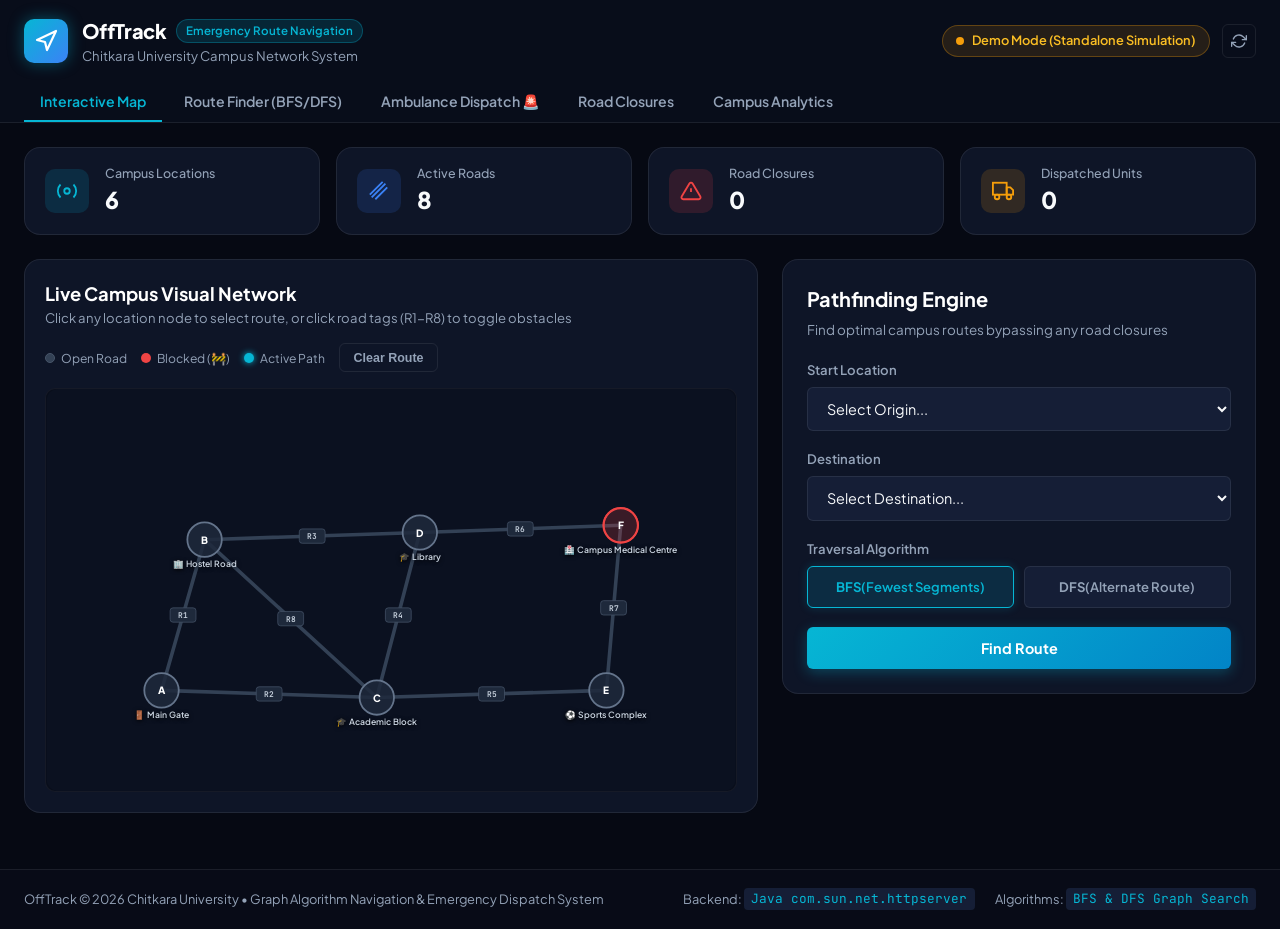
==== web/index.html @ cd099dbc "Add modern web frontend dashboard and embedded Java HTTP API server" ====
<!DOCTYPE html>
<html lang="en">
<head>
  <meta charset="utf-8">
  <meta name="viewport" content="width=device-width, initial-scale=1.0">
  <title>OffTrack | Campus Emergency Route Navigation</title>
  <link rel="preconnect" href="https://fonts.googleapis.com">
  <link rel="preconnect" href="https://fonts.gstatic.com" crossorigin>
  <link href="https://fonts.googleapis.com/css2?family=Plus+Jakarta+Sans:wght@400;500;600;700;800&family=JetBrains+Mono:wght@400;600&display=swap" rel="stylesheet">
  <link rel="stylesheet" href="styles.css">
</head>
<body>
  <!-- Header Landmark -->
  <header class="app-header">
    <div class="header-container">
      <div class="brand">
        <div class="brand-icon">
          <svg viewBox="0 0 24 24" fill="none" stroke="currentColor" stroke-width="2.2" stroke-linecap="round" stroke-linejoin="round" aria-hidden="true">
            <polygon points="3 11 22 2 13 21 11 13 3 11"></polygon>
          </svg>
        </div>
        <div>
          <h1 class="brand-title">OffTrack <span class="brand-badge">Emergency Route Navigation</span></h1>
          <p class="brand-subtitle">Chitkara University Campus Network System</p>
        </div>
      </div>

      <!-- Live Connection Pill -->
      <div class="header-status">
        <div id="backend-status-badge" class="status-pill status-checking" role="status" aria-live="polite">
          <span class="status-dot"></span>
          <span id="backend-status-text">Checking backend...</span>
        </div>
        <button type="button" id="refresh-data-btn" class="btn-icon" title="Refresh live data" aria-label="Refresh data">
          <svg viewBox="0 0 24 24" fill="none" stroke="currentColor" stroke-width="2" stroke-linecap="round" stroke-linejoin="round" aria-hidden="true">
            <polyline points="23 4 23 10 17 10"></polyline>
            <polyline points="1 20 1 14 7 14"></polyline>
            <path d="M3.51 9a9 9 0 0 1 14.85-3.36L23 10M1 14l4.64 4.36A9 9 0 0 0 20.49 15"></path>
          </svg>
        </button>
      </div>
    </div>

    <!-- Navigation Bar -->
    <nav class="nav-bar" aria-label="Main Navigation">
      <ul class="nav-list" role="tablist">
        <li role="presentation"><button type="button" role="tab" aria-selected="true" aria-controls="panel-map" id="tab-map" class="nav-btn active">Interactive Map</button></li>
        <li role="presentation"><button type="button" role="tab" aria-selected="false" aria-controls="panel-route" id="tab-route" class="nav-btn">Route Finder (BFS/DFS)</button></li>
        <li role="presentation"><button type="button" role="tab" aria-selected="false" aria-controls="panel-dispatch" id="tab-dispatch" class="nav-btn">Ambulance Dispatch 🚨</button></li>
        <li role="presentation"><button type="button" role="tab" aria-selected="false" aria-controls="panel-roads" id="tab-roads" class="nav-btn">Road Closures</button></li>
        <li role="presentation"><button type="button" role="tab" aria-selected="false" aria-controls="panel-analytics" id="tab-analytics" class="nav-btn">Campus Analytics</button></li>
      </ul>
    </nav>
  </header>

  <!-- Main Landmark -->
  <main class="main-content">
    
    <!-- Top KPI Metric Strip -->
    <section class="kpi-strip" aria-label="Campus Metrics">
      <div class="kpi-card">
        <div class="kpi-icon icon-nodes">
          <svg viewBox="0 0 24 24" fill="none" stroke="currentColor" stroke-width="2" aria-hidden="true">
            <circle cx="12" cy="12" r="3"></circle>
            <path d="M19.07 4.93a10 10 0 0 1 0 14.14M4.93 4.93a10 10 0 0 0 0 14.14"></path>
          </svg>
        </div>
        <div class="kpi-info">
          <span class="kpi-label">Campus Locations</span>
          <span id="kpi-locations" class="kpi-val">6</span>
        </div>
      </div>

      <div class="kpi-card">
        <div class="kpi-icon icon-roads">
          <svg viewBox="0 0 24 24" fill="none" stroke="currentColor" stroke-width="2" aria-hidden="true">
            <path d="M4 19L19 4M8 21l13-13M2 16l14-14"></path>
          </svg>
        </div>
        <div class="kpi-info">
          <span class="kpi-label">Active Roads</span>
          <span id="kpi-roads" class="kpi-val">8</span>
        </div>
      </div>

      <div class="kpi-card">
        <div class="kpi-icon icon-closures">
          <svg viewBox="0 0 24 24" fill="none" stroke="currentColor" stroke-width="2" aria-hidden="true">
            <path d="M10.29 3.86L1.82 18a2 2 0 0 0 1.71 3h16.94a2 2 0 0 0 1.71-3L13.71 3.86a2 2 0 0 0-3.42 0z"></path>
            <line x1="12" y1="9" x2="12" y2="13"></line>
            <line x1="12" y1="17" x2="12.01" y2="17"></line>
          </svg>
        </div>
        <div class="kpi-info">
          <span class="kpi-label">Road Closures</span>
          <span id="kpi-closures" class="kpi-val">0</span>
        </div>
      </div>

      <div class="kpi-card">
        <div class="kpi-icon icon-dispatches">
          <svg viewBox="0 0 24 24" fill="none" stroke="currentColor" stroke-width="2" aria-hidden="true">
            <rect x="1" y="3" width="15" height="13"></rect>
            <polygon points="16 8 20 8 23 11 23 16 16 16 16 8"></polygon>
            <circle cx="5.5" cy="18.5" r="2.5"></circle>
            <circle cx="18.5" cy="18.5" r="2.5"></circle>
          </svg>
        </div>
        <div class="kpi-info">
          <span class="kpi-label">Dispatched Units</span>
          <span id="kpi-dispatches" class="kpi-val">0</span>
        </div>
      </div>
    </section>

    <!-- Master Layout: Map Canvas + Interactive Panel -->
    <div class="dashboard-grid">
      
      <!-- Interactive SVG Campus Map -->
      <section class="map-section" aria-labelledby="map-heading">
        <div class="map-card">
          <div class="map-header">
            <div>
              <h2 id="map-heading" class="section-title">Live Campus Visual Network</h2>
              <p class="section-desc">Click any location node to select route, or click road tags (R1-R8) to toggle obstacles</p>
            </div>
            <div class="map-controls">
              <span class="map-legend"><span class="legend-dot normal"></span> Open Road</span>
              <span class="map-legend"><span class="legend-dot blocked"></span> Blocked (🚧)</span>
              <span class="map-legend"><span class="legend-dot active-route"></span> Active Path</span>
              <button type="button" id="reset-route-btn" class="btn-sm btn-ghost">Clear Route</button>
            </div>
          </div>

          <!-- SVG Visual Viewport -->
          <div class="map-canvas-container" id="canvas-container">
            <svg id="campus-svg" viewBox="0 0 960 560" preserveAspectRatio="xMidYMid meet" role="img" aria-label="Interactive graphical campus map">
              <defs>
                <!-- Glowing Filter for Active Paths -->
                <filter id="glow" x="-20%" y="-20%" width="140%" height="140%">
                  <feGaussianBlur stdDeviation="5" result="blur" />
                  <feComposite in="SourceGraphic" in2="blur" operator="over" />
                </filter>
                <filter id="glow-strong" x="-30%" y="-30%" width="160%" height="160%">
                  <feGaussianBlur stdDeviation="8" result="blur" />
                  <feComposite in="SourceGraphic" in2="blur" operator="over" />
                </filter>

                <!-- Gradients -->
                <linearGradient id="activeGradient" x1="0%" y1="0%" x2="100%" y2="100%">
                  <stop offset="0%" stop-color="#06b6d4" />
                  <stop offset="100%" stop-color="#3b82f6" />
                </linearGradient>

                <linearGradient id="emergencyGradient" x1="0%" y1="0%" x2="100%" y2="100%">
                  <stop offset="0%" stop-color="#ef4444" />
                  <stop offset="100%" stop-color="#f97316" />
                </linearGradient>
              </defs>

              <!-- Map Background Grid -->
              <rect width="100%" height="100%" fill="#0b1120" rx="16" />
              <g class="grid-lines" opacity="0.12"></g>

              <!-- Roads / Edges Group -->
              <g id="roads-layer"></g>

              <!-- Active Highlight Path Layer -->
              <g id="active-path-layer"></g>

              <!-- Nodes / Vertices Group -->
              <g id="nodes-layer"></g>

              <!-- Animated Ambulance Layer -->
              <g id="vehicle-layer" style="display: none;">
                <circle id="vehicle-halo" r="22" fill="rgba(239, 68, 68, 0.3)" />
                <circle id="vehicle-core" r="14" fill="#ef4444" stroke="#ffffff" stroke-width="2.5" />
                <text id="vehicle-icon" y="5" text-anchor="middle" font-size="14">🚑</text>
              </g>
            </svg>

            <!-- Floating Route Banner Overlay -->
            <div id="route-banner" class="route-banner hidden" role="region" aria-live="polite">
              <div class="route-banner-content">
                <span class="banner-badge" id="banner-algo-badge">BFS Shortest Route</span>
                <span class="banner-path" id="banner-path-text">A ➔ B ➔ D ➔ F</span>
                <span class="banner-meta" id="banner-meta-text">3 Segments • 6 min ETA</span>
              </div>
              <button type="button" id="animate-ambulance-btn" class="btn-sm btn-primary">Simulate Vehicle 🚑</button>
            </div>
          </div>
        </div>
      </section>

      <!-- Control Sidebar / Tab Panels -->
      <section class="controls-section">
        
        <!-- Tab 1: Route Finder Panel -->
        <article id="panel-route" class="tab-panel active" role="tabpanel" aria-labelledby="tab-route">
          <div class="panel-card">
            <h2 class="panel-title">Pathfinding Engine</h2>
            <p class="panel-desc">Find optimal campus routes bypassing any road closures</p>

            <form id="route-form" class="app-form">
              <div class="form-group">
                <label for="route-from">Start Location</label>
                <select id="route-from" class="form-select" required>
                  <option value="">Select Origin...</option>
                </select>
              </div>

              <div class="form-group">
                <label for="route-to">Destination</label>
                <select id="route-to" class="form-select" required>
                  <option value="">Select Destination...</option>
                </select>
              </div>

              <div class="form-group">
                <label>Traversal Algorithm</label>
                <div class="radio-pill-group" role="radiogroup">
                  <label class="radio-pill">
                    <input type="radio" name="algorithm" value="bfs" checked>
                    <span><strong>BFS</strong> (Fewest Segments)</span>
                  </label>
                  <label class="radio-pill">
                    <input type="radio" name="algorithm" value="dfs">
                    <span><strong>DFS</strong> (Alternate Route)</span>
                  </label>
                </div>
              </div>

              <div class="form-actions">
                <button type="submit" class="btn btn-primary btn-block">Find Route</button>
              </div>
            </form>

            <!-- Output Box -->
            <div id="route-result-box" class="result-box hidden">
              <div class="result-header">
                <h3 class="result-title">Route Calculation Result</h3>
                <span id="res-badge" class="badge badge-success">Found</span>
              </div>
              <div class="result-body">
                <div class="path-display" id="res-path-sequence">A ➔ B ➔ D ➔ F</div>
                <div class="metrics-grid">
                  <div class="metric-item">
                    <span class="metric-key">Road Segments</span>
                    <span class="metric-val" id="res-segments">3</span>
                  </div>
                  <div class="metric-item">
                    <span class="metric-key">Est. Travel Time</span>
                    <span class="metric-val" id="res-eta">6 min</span>
                  </div>
                  <div class="metric-item">
                    <span class="metric-key">Algorithm</span>
                    <span class="metric-val" id="res-algo">Breadth-First</span>
                  </div>
                </div>
              </div>
            </div>
          </div>
        </article>

        <!-- Tab 2: Ambulance Emergency Dispatch Panel -->
        <article id="panel-dispatch" class="tab-panel" role="tabpanel" aria-labelledby="tab-dispatch">
          <div class="panel-card emergency-card">
            <div class="card-tag">Emergency Command</div>
            <h2 class="panel-title">Dispatch Ambulance</h2>
            <p class="panel-desc">Quickly route emergency vehicles from incident site to Campus Medical Centre (F)</p>

            <form id="dispatch-form" class="app-form">
              <div class="form-group">
                <label for="dispatch-location">Incident Location</label>
                <select id="dispatch-location" class="form-select" required>
                  <option value="">Select Incident Point...</option>
                </select>
              </div>

              <div class="form-group">
                <label for="dispatch-desc">Incident Description</label>
                <input type="text" id="dispatch-desc" class="form-input" placeholder="e.g. Student injured in sports complex" required>
              </div>

              <div class="form-group">
                <label>Emergency Priority</label>
                <div class="radio-pill-group">
                  <label class="radio-pill prio-critical">
                    <input type="radio" name="priority" value="CRITICAL" checked>
                    <span>🚨 Critical</span>
                  </label>
                  <label class="radio-pill prio-high">
                    <input type="radio" name="priority" value="HIGH">
                    <span>⚠️ High</span>
                  </label>
                  <label class="radio-pill prio-normal">
                    <input type="radio" name="priority" value="NORMAL">
                    <span>ℹ️ Normal</span>
                  </label>
                </div>
              </div>

              <div class="form-actions">
                <button type="submit" class="btn btn-emergency btn-block">🚨 Dispatch Emergency Unit</button>
              </div>
            </form>

            <!-- Latest Dispatch Receipt Box -->
            <div id="dispatch-receipt-box" class="result-box receipt-box hidden">
              <div class="receipt-header">
                <div class="receipt-id" id="receipt-id">DSP-001</div>
                <div class="receipt-status badge badge-danger">DISPATCHED</div>
              </div>
              <div class="receipt-details">
                <p><strong>Vehicle:</strong> <span id="receipt-vehicle">Ambulance AMB-01</span></p>
                <p><strong>Destination:</strong> Campus Medical Centre (F)</p>
                <p><strong>Incident:</strong> <span id="receipt-incident">Student Injury</span></p>
                <p><strong>BFS Route:</strong> <span id="receipt-route" class="font-mono">A ➔ B ➔ D ➔ F</span></p>
                <p><strong>Estimated Arrival:</strong> <span id="receipt-eta" class="text-cyan font-bold">6 minutes</span></p>
              </div>
            </div>
          </div>
        </article>

        <!-- Tab 3: Road Closures & Obstacles Panel -->
        <article id="panel-roads" class="tab-panel" role="tabpanel" aria-labelledby="tab-roads">
          <div class="panel-card">
            <h2 class="panel-title">Road Infrastructure Control</h2>
            <p class="panel-desc">Block roads due to construction/obstruction, or reopen active lanes</p>

            <div class="table-wrapper" tabindex="0" role="region" aria-label="Road Status Directory">
              <table class="data-table" id="roads-table">
                <caption class="sr-only">Campus roads and their current operational status</caption>
                <thead>
                  <tr>
                    <th scope="col">Road ID</th>
                    <th scope="col">Segment</th>
                    <th scope="col">Status</th>
                    <th scope="col">Action</th>
                  </tr>
                </thead>
                <tbody id="roads-tbody">
                  <!-- Populated dynamically via JS -->
                </tbody>
              </table>
            </div>

            <div class="active-closures-section">
              <h3 class="sub-title">Active Closure Log</h3>
              <ul class="closure-list" id="closure-list">
                <li class="empty-state">No road closures currently reported. All lanes clear.</li>
              </ul>
            </div>
          </div>
        </article>

        <!-- Tab 4: Campus Analytics & Directory -->
        <article id="panel-analytics" class="tab-panel" role="tabpanel" aria-labelledby="tab-analytics">
          <div class="panel-card">
            <h2 class="panel-title">Campus Location Directory</h2>
            <p class="panel-desc">All registered checkpoints and facilities in the Chitkara University graph</p>

            <!-- Search Field -->
            <search class="search-box">
              <label for="loc-search" class="sr-only">Search locations</label>
              <input type="search" id="loc-search" class="form-input" placeholder="Search by ID or name...">
            </search>

            <div class="table-wrapper" tabindex="0" role="region" aria-label="Campus Locations Table">
              <table class="data-table" id="locations-table">
                <caption class="sr-only">Locations on campus</caption>
                <thead>
                  <tr>
                    <th scope="col">ID</th>
                    <th scope="col">Facility Name</th>
                    <th scope="col">Type</th>
                    <th scope="col">Connections</th>
                  </tr>
                </thead>
                <tbody id="locations-tbody">
                  <!-- Populated dynamically via JS -->
                </tbody>
              </table>
            </div>

            <!-- Incident History Log -->
            <div class="history-section">
              <h3 class="sub-title">Dispatch History Log</h3>
              <div class="table-wrapper" tabindex="0" role="region" aria-label="Dispatch History Table">
                <table class="data-table" id="history-table">
                  <caption class="sr-only">History of all dispatched ambulances</caption>
                  <thead>
                    <tr>
                      <th scope="col">Dispatch ID</th>
                      <th scope="col">Priority</th>
                      <th scope="col">Origin</th>
                      <th scope="col">Details</th>
                      <th scope="col">ETA</th>
                    </tr>
                  </thead>
                  <tbody id="history-tbody">
                    <tr class="empty-row"><td colspan="5">No dispatches recorded yet.</td></tr>
                  </tbody>
                </table>
              </div>
            </div>
          </div>
        </article>

      </section>
    </div>
  </main>

  <!-- Road Closure Modal Dialog (Using standard <dialog>) -->
  <dialog id="road-modal" class="app-dialog" aria-labelledby="dialog-title">
    <div class="dialog-content">
      <div class="dialog-header">
        <h3 id="dialog-title" class="dialog-title">Report Road Block / Closure</h3>
        <button type="button" class="dialog-close" id="dialog-close-btn" aria-label="Close dialog">&times;</button>
      </div>
      <form id="road-close-form" method="dialog" class="app-form">
        <p class="dialog-prompt">Close road <strong id="modal-road-id">R1</strong> (<span id="modal-road-endpoints">A &lt;-&gt; B</span>):</p>
        <div class="form-group">
          <label for="modal-road-reason">Reason for Closure</label>
          <input type="text" id="modal-road-reason" class="form-input" placeholder="e.g. Waterlogging, Construction, Accident" required>
        </div>
        <div class="dialog-actions">
          <button type="button" class="btn btn-ghost" id="modal-cancel-btn">Cancel</button>
          <button type="submit" class="btn btn-danger">Confirm Closure</button>
        </div>
      </form>
    </div>
  </dialog>

  <!-- Toast Notification Container -->
  <div id="toast-container" class="toast-container" aria-live="polite"></div>

  <!-- Footer Landmark -->
  <footer class="app-footer">
    <div class="footer-container">
      <p>OffTrack &copy; 2026 Chitkara University &bull; Graph Algorithm Navigation & Emergency Dispatch System</p>
      <div class="footer-meta">
        <span>Backend: <code>Java com.sun.net.httpserver</code></span>
        <span>Algorithms: <code>BFS &amp; DFS Graph Search</code></span>
      </div>
    </div>
  </footer>

  <script src="app.js"></script>
</body>
</html>
---- web/styles.css ----
/* ========================================================
   OffTrack - Modern Emergency Dispatch & Navigation Styling
   ======================================================== */

:root {
  --bg-main: #060913;
  --bg-surface: #0e1424;
  --bg-card: rgba(18, 26, 47, 0.75);
  --bg-card-hover: rgba(25, 36, 64, 0.9);
  --bg-input: #151e36;
  
  --border-color: rgba(255, 255, 255, 0.08);
  --border-glow: rgba(6, 182, 212, 0.3);
  
  --text-main: #f8fafc;
  --text-muted: #94a3b8;
  --text-dim: #64748b;
  
  --color-primary: #06b6d4;
  --color-primary-dark: #0891b2;
  --color-primary-glow: rgba(6, 182, 212, 0.4);
  
  --color-emergency: #ef4444;
  --color-emergency-glow: rgba(239, 68, 68, 0.4);
  --color-emergency-dark: #dc2626;
  
  --color-warning: #f59e0b;
  --color-success: #10b981;
  --color-info: #3b82f6;

  --radius-sm: 6px;
  --radius-md: 10px;
  --radius-lg: 16px;
  --radius-xl: 22px;
  
  --font-sans: 'Plus Jakarta Sans', system-ui, -apple-system, BlinkMacSystemFont, 'Segoe UI', Roboto, sans-serif;
  --font-mono: 'JetBrains Mono', monospace;
  
  --transition-fast: 0.15s ease;
  --transition-normal: 0.25s ease;
}

*, *::before, *::after {
  box-sizing: border-box;
  margin: 0;
  padding: 0;
}

body {
  font-family: var(--font-sans);
  background-color: var(--bg-main);
  color: var(--text-main);
  min-height: 100vh;
  display: flex;
  flex-direction: column;
  line-height: 1.5;
  -webkit-font-smoothing: antialiased;
}

/* ========================================================
   Header & Navigation
   ======================================================== */

.app-header {
  background: rgba(10, 15, 29, 0.85);
  backdrop-filter: blur(16px);
  border-bottom: 1px solid var(--border-color);
  position: sticky;
  top: 0;
  z-index: 100;
}

.header-container {
  max-width: 1400px;
  margin: 0 auto;
  padding: 1rem 1.5rem;
  display: flex;
  justify-content: space-between;
  align-items: center;
}

.brand {
  display: flex;
  align-items: center;
  gap: 0.85rem;
}

.brand-icon {
  width: 44px;
  height: 44px;
  border-radius: var(--radius-md);
  background: linear-gradient(135deg, var(--color-primary), #3b82f6);
  display: flex;
  align-items: center;
  justify-content: center;
  color: #fff;
  box-shadow: 0 0 16px var(--color-primary-glow);
}

.brand-icon svg {
  width: 24px;
  height: 24px;
}

.brand-title {
  font-size: 1.25rem;
  font-weight: 800;
  letter-spacing: -0.02em;
  display: flex;
  align-items: center;
  gap: 0.6rem;
  color: #fff;
}

.brand-badge {
  font-size: 0.72rem;
  font-weight: 600;
  padding: 0.15rem 0.55rem;
  background: rgba(6, 182, 212, 0.15);
  color: var(--color-primary);
  border: 1px solid rgba(6, 182, 212, 0.3);
  border-radius: 9999px;
  letter-spacing: normal;
}

.brand-subtitle {
  font-size: 0.82rem;
  color: var(--text-muted);
}

.header-status {
  display: flex;
  align-items: center;
  gap: 0.75rem;
}

.status-pill {
  display: inline-flex;
  align-items: center;
  gap: 0.5rem;
  padding: 0.35rem 0.85rem;
  border-radius: 9999px;
  font-size: 0.8rem;
  font-weight: 600;
  border: 1px solid transparent;
  transition: var(--transition-normal);
}

.status-dot {
  width: 8px;
  height: 8px;
  border-radius: 50%;
}

.status-checking {
  background: rgba(148, 163, 184, 0.12);
  color: var(--text-muted);
  border-color: rgba(148, 163, 184, 0.2);
}
.status-checking .status-dot { background: var(--text-muted); }

.status-connected {
  background: rgba(16, 185, 129, 0.12);
  color: #34d399;
  border-color: rgba(16, 185, 129, 0.3);
  box-shadow: 0 0 10px rgba(16, 185, 129, 0.15);
}
.status-connected .status-dot {
  background: #10b981;
  box-shadow: 0 0 8px #10b981;
  animation: pulse-dot 2s infinite;
}

.status-standalone {
  background: rgba(245, 158, 11, 0.12);
  color: #fbbf24;
  border-color: rgba(245, 158, 11, 0.3);
}
.status-standalone .status-dot { background: #f59e0b; }

@keyframes pulse-dot {
  0%, 100% { opacity: 1; transform: scale(1); }
  50% { opacity: 0.4; transform: scale(0.85); }
}

.btn-icon {
  background: transparent;
  border: 1px solid var(--border-color);
  color: var(--text-muted);
  border-radius: var(--radius-sm);
  width: 34px;
  height: 34px;
  display: flex;
  align-items: center;
  justify-content: center;
  cursor: pointer;
  transition: var(--transition-fast);
}

.btn-icon:hover {
  color: var(--text-main);
  background: var(--bg-input);
  border-color: rgba(255, 255, 255, 0.2);
}

.btn-icon svg {
  width: 16px;
  height: 16px;
}

/* Nav tabs */
.nav-bar {
  max-width: 1400px;
  margin: 0 auto;
  padding: 0 1.5rem;
}

.nav-list {
  display: flex;
  list-style: none;
  gap: 0.4rem;
  overflow-x: auto;
}

.nav-btn {
  background: none;
  border: none;
  color: var(--text-muted);
  padding: 0.65rem 1rem;
  font-family: inherit;
  font-size: 0.88rem;
  font-weight: 600;
  cursor: pointer;
  border-bottom: 2px solid transparent;
  transition: var(--transition-fast);
  white-space: nowrap;
}

.nav-btn:hover {
  color: var(--text-main);
}

.nav-btn.active {
  color: var(--color-primary);
  border-bottom-color: var(--color-primary);
}

/* ========================================================
   Main Content Layout
   ======================================================== */

.main-content {
  max-width: 1400px;
  margin: 0 auto;
  padding: 1.5rem;
  width: 100%;
  flex: 1;
}

/* KPI Strip */
.kpi-strip {
  display: grid;
  grid-template-columns: repeat(auto-fit, minmax(220px, 1fr));
  gap: 1rem;
  margin-bottom: 1.5rem;
}

.kpi-card {
  background: var(--bg-card);
  backdrop-filter: blur(12px);
  border: 1px solid var(--border-color);
  border-radius: var(--radius-lg);
  padding: 1rem 1.25rem;
  display: flex;
  align-items: center;
  gap: 1rem;
  transition: var(--transition-fast);
}

.kpi-card:hover {
  border-color: rgba(255, 255, 255, 0.16);
  background: var(--bg-card-hover);
}

.kpi-icon {
  width: 44px;
  height: 44px;
  border-radius: var(--radius-md);
  display: flex;
  align-items: center;
  justify-content: center;
}

.kpi-icon svg {
  width: 22px;
  height: 22px;
}

.icon-nodes { background: rgba(6, 182, 212, 0.15); color: var(--color-primary); }
.icon-roads { background: rgba(59, 130, 246, 0.15); color: var(--color-info); }
.icon-closures { background: rgba(239, 68, 68, 0.15); color: var(--color-emergency); }
.icon-dispatches { background: rgba(245, 158, 11, 0.15); color: var(--color-warning); }

.kpi-info {
  display: flex;
  flex-direction: column;
}

.kpi-label {
  font-size: 0.78rem;
  font-weight: 500;
  color: var(--text-muted);
}

.kpi-val {
  font-size: 1.45rem;
  font-weight: 800;
  letter-spacing: -0.02em;
  color: var(--text-main);
}

/* Master Grid */
.dashboard-grid {
  display: grid;
  grid-template-columns: 1.55fr 1fr;
  gap: 1.5rem;
}

@media (max-width: 1080px) {
  .dashboard-grid {
    grid-template-columns: 1fr;
  }
}

/* ========================================================
   Interactive Map Card & SVG Canvas
   ======================================================== */

.map-card {
  background: var(--bg-card);
  backdrop-filter: blur(12px);
  border: 1px solid var(--border-color);
  border-radius: var(--radius-lg);
  padding: 1.25rem;
  display: flex;
  flex-direction: column;
  position: relative;
  overflow: hidden;
}

.map-header {
  display: flex;
  justify-content: space-between;
  align-items: flex-start;
  flex-wrap: wrap;
  gap: 1rem;
  margin-bottom: 1rem;
}

.section-title {
  font-size: 1.15rem;
  font-weight: 700;
  color: #fff;
}

.section-desc {
  font-size: 0.82rem;
  color: var(--text-muted);
}

.map-controls {
  display: flex;
  align-items: center;
  gap: 0.85rem;
  flex-wrap: wrap;
}

.map-legend {
  display: inline-flex;
  align-items: center;
  gap: 0.4rem;
  font-size: 0.76rem;
  color: var(--text-muted);
}

.legend-dot {
  width: 10px;
  height: 10px;
  border-radius: 50%;
}

.legend-dot.normal { background: #334155; border: 1px solid #475569; }
.legend-dot.blocked { background: var(--color-emergency); }
.legend-dot.active-route { background: var(--color-primary); box-shadow: 0 0 6px var(--color-primary); }

.map-canvas-container {
  position: relative;
  width: 100%;
  aspect-ratio: 960 / 560;
  background: #090e1b;
  border-radius: var(--radius-md);
  border: 1px solid rgba(255, 255, 255, 0.05);
  overflow: hidden;
}

#campus-svg {
  width: 100%;
  height: 100%;
  display: block;
}

/* SVG Roads (Edges) */
.svg-road {
  stroke: #334155;
  stroke-width: 5;
  stroke-linecap: round;
  cursor: pointer;
  transition: stroke 0.2s ease, stroke-width 0.2s ease;
}

.svg-road:hover {
  stroke: #64748b;
  stroke-width: 7;
}

.svg-road.blocked {
  stroke: var(--color-emergency);
  stroke-dasharray: 8 6;
  animation: road-dash 1.5s linear infinite;
}

@keyframes road-dash {
  to { stroke-dashoffset: -28; }
}

/* Road Labels */
.road-tag-group {
  cursor: pointer;
}

.road-tag-rect {
  fill: #1e293b;
  stroke: #475569;
  stroke-width: 1;
  rx: 4;
  transition: var(--transition-fast);
}

.road-tag-group:hover .road-tag-rect {
  fill: #334155;
  stroke: var(--color-primary);
}

.road-tag-group.blocked .road-tag-rect {
  fill: rgba(239, 68, 68, 0.2);
  stroke: var(--color-emergency);
}

.road-tag-text {
  fill: #cbd5e1;
  font-family: var(--font-mono);
  font-size: 11px;
  font-weight: 600;
  text-anchor: middle;
  dominant-baseline: central;
}

.road-tag-group.blocked .road-tag-text {
  fill: #fca5a5;
}

/* Active Highlight Path */
.svg-active-path {
  stroke: url(#activeGradient);
  stroke-width: 7;
  stroke-linecap: round;
  fill: none;
  filter: url(#glow);
  stroke-dasharray: 12 6;
  animation: active-flow 1s linear infinite;
}

@keyframes active-flow {
  to { stroke-dashoffset: -36; }
}

/* SVG Nodes (Vertices) */
.svg-node-group {
  cursor: pointer;
  transition: transform 0.2s ease;
}

.svg-node-group:hover {
  transform: scale(1.06);
}

.svg-node-ring {
  fill: rgba(30, 41, 59, 0.85);
  stroke: #64748b;
  stroke-width: 2.5;
  transition: stroke 0.2s ease, fill 0.2s ease;
}

.svg-node-group:hover .svg-node-ring {
  stroke: var(--color-primary);
}

.svg-node-group.selected-origin .svg-node-ring {
  stroke: #10b981;
  fill: rgba(16, 185, 129, 0.25);
  stroke-width: 3.5;
}

.svg-node-group.selected-dest .svg-node-ring {
  stroke: var(--color-primary);
  fill: rgba(6, 182, 212, 0.25);
  stroke-width: 3.5;
}

.svg-node-group.is-hospital .svg-node-ring {
  stroke: var(--color-emergency);
  fill: rgba(239, 68, 68, 0.2);
  stroke-width: 3;
}

.hospital-beacon {
  fill: none;
  stroke: var(--color-emergency);
  stroke-width: 2;
  animation: hospital-pulse 2s cubic-bezier(0.4, 0, 0.6, 1) infinite;
}

@keyframes hospital-pulse {
  0% { r: 24; opacity: 1; }
  100% { r: 52; opacity: 0; }
}

.svg-node-id {
  fill: #fff;
  font-size: 14px;
  font-weight: 800;
  text-anchor: middle;
  dominant-baseline: central;
}

.svg-node-label {
  fill: #cbd5e1;
  font-size: 12px;
  font-weight: 600;
  text-anchor: middle;
  text-shadow: 0 1px 4px rgba(0, 0, 0, 0.9);
}

/* Route Banner Overlay */
.route-banner {
  position: absolute;
  bottom: 1rem;
  left: 1rem;
  right: 1rem;
  background: rgba(15, 23, 42, 0.92);
  backdrop-filter: blur(12px);
  border: 1px solid rgba(6, 182, 212, 0.3);
  box-shadow: 0 8px 24px rgba(0, 0, 0, 0.6);
  border-radius: var(--radius-md);
  padding: 0.85rem 1.25rem;
  display: flex;
  justify-content: space-between;
  align-items: center;
  gap: 1rem;
  z-index: 10;
  animation: slide-up 0.25s ease;
}

@keyframes slide-up {
  from { opacity: 0; transform: translateY(10px); }
  to { opacity: 1; transform: translateY(0); }
}

.route-banner.hidden {
  display: none;
}

.banner-badge {
  font-size: 0.72rem;
  font-weight: 700;
  text-transform: uppercase;
  background: rgba(6, 182, 212, 0.15);
  color: var(--color-primary);
  padding: 0.15rem 0.5rem;
  border-radius: var(--radius-sm);
  display: inline-block;
  margin-bottom: 0.2rem;
}

.banner-path {
  font-family: var(--font-mono);
  font-size: 1.05rem;
  font-weight: 700;
  color: #fff;
  display: block;
}

.banner-meta {
  font-size: 0.78rem;
  color: var(--text-muted);
}

/* ========================================================
   Panels & Forms
   ======================================================== */

.controls-section {
  display: flex;
  flex-direction: column;
}

.tab-panel {
  display: none;
}

.tab-panel.active {
  display: block;
  animation: fade-in 0.2s ease;
}

@keyframes fade-in {
  from { opacity: 0; transform: translateY(4px); }
  to { opacity: 1; transform: translateY(0); }
}

.panel-card {
  background: var(--bg-card);
  backdrop-filter: blur(12px);
  border: 1px solid var(--border-color);
  border-radius: var(--radius-lg);
  padding: 1.5rem;
  position: relative;
}

.emergency-card {
  border-color: rgba(239, 68, 68, 0.25);
  box-shadow: 0 0 20px rgba(239, 68, 68, 0.05);
}

.card-tag {
  position: absolute;
  top: 1.25rem;
  right: 1.25rem;
  font-size: 0.7rem;
  font-weight: 700;
  text-transform: uppercase;
  background: rgba(239, 68, 68, 0.15);
  color: var(--color-emergency);
  border: 1px solid rgba(239, 68, 68, 0.3);
  padding: 0.2rem 0.6rem;
  border-radius: 9999px;
}

.panel-title {
  font-size: 1.25rem;
  font-weight: 700;
  margin-bottom: 0.35rem;
  color: #fff;
}

.panel-desc {
  font-size: 0.84rem;
  color: var(--text-muted);
  margin-bottom: 1.25rem;
}

.app-form {
  display: flex;
  flex-direction: column;
  gap: 1.15rem;
}

.form-group {
  display: flex;
  flex-direction: column;
  gap: 0.45rem;
}

label {
  font-size: 0.82rem;
  font-weight: 600;
  color: var(--text-muted);
}

.form-select,
.form-input {
  width: 100%;
  padding: 0.7rem 0.9rem;
  background: var(--bg-input);
  border: 1px solid var(--border-color);
  border-radius: var(--radius-sm);
  color: var(--text-main);
  font-family: inherit;
  font-size: 0.9rem;
  outline: none;
  transition: var(--transition-fast);
}

.form-select:focus,
.form-input:focus {
  border-color: var(--color-primary);
  box-shadow: 0 0 0 3px var(--color-primary-glow);
}

.radio-pill-group {
  display: grid;
  grid-template-columns: 1fr 1fr;
  gap: 0.6rem;
}

.radio-pill-group:has(.prio-normal) {
  grid-template-columns: repeat(3, 1fr);
}

.radio-pill {
  position: relative;
  cursor: pointer;
}

.radio-pill input {
  position: absolute;
  opacity: 0;
  pointer-events: none;
}

.radio-pill span {
  display: flex;
  align-items: center;
  justify-content: center;
  padding: 0.65rem 0.75rem;
  background: var(--bg-input);
  border: 1px solid var(--border-color);
  border-radius: var(--radius-sm);
  font-size: 0.82rem;
  font-weight: 600;
  color: var(--text-muted);
  transition: var(--transition-fast);
  text-align: center;
}

.radio-pill input:checked + span {
  background: rgba(6, 182, 212, 0.15);
  border-color: var(--color-primary);
  color: var(--color-primary);
  box-shadow: 0 0 10px rgba(6, 182, 212, 0.2);
}

.radio-pill.prio-critical input:checked + span {
  background: rgba(239, 68, 68, 0.18);
  border-color: var(--color-emergency);
  color: #fca5a5;
  box-shadow: 0 0 10px rgba(239, 68, 68, 0.2);
}

.radio-pill.prio-high input:checked + span {
  background: rgba(245, 158, 11, 0.18);
  border-color: var(--color-warning);
  color: #fcd34d;
}

/* Buttons */
.btn {
  display: inline-flex;
  align-items: center;
  justify-content: center;
  padding: 0.75rem 1.25rem;
  border-radius: var(--radius-sm);
  font-family: inherit;
  font-size: 0.9rem;
  font-weight: 700;
  border: none;
  cursor: pointer;
  transition: var(--transition-fast);
}

.btn-primary {
  background: linear-gradient(135deg, var(--color-primary), #0284c7);
  color: #fff;
  box-shadow: 0 4px 14px rgba(6, 182, 212, 0.3);
}

.btn-primary:hover {
  background: linear-gradient(135deg, #22d3ee, #0369a1);
  transform: translateY(-1px);
}

.btn-emergency {
  background: linear-gradient(135deg, var(--color-emergency), #b91c1c);
  color: #fff;
  box-shadow: 0 4px 16px rgba(239, 68, 68, 0.35);
}

.btn-emergency:hover {
  background: linear-gradient(135deg, #f87171, #991b1b);
  transform: translateY(-1px);
}

.btn-danger {
  background: var(--color-emergency);
  color: #fff;
}

.btn-ghost {
  background: transparent;
  color: var(--text-muted);
  border: 1px solid var(--border-color);
}

.btn-ghost:hover {
  background: var(--bg-input);
  color: #fff;
}

.btn-sm {
  padding: 0.4rem 0.85rem;
  font-size: 0.78rem;
  border-radius: var(--radius-sm);
  font-weight: 600;
  cursor: pointer;
}

.btn-block {
  width: 100%;
}

/* Result & Receipt Boxes */
.result-box {
  margin-top: 1.25rem;
  background: #090e1b;
  border: 1px solid rgba(6, 182, 212, 0.3);
  border-radius: var(--radius-md);
  padding: 1.15rem;
  animation: slide-down 0.25s ease;
}

.receipt-box {
  border-color: rgba(239, 68, 68, 0.35);
  background: rgba(20, 10, 15, 0.8);
}

@keyframes slide-down {
  from { opacity: 0; transform: translateY(-8px); }
  to { opacity: 1; transform: translateY(0); }
}

.result-box.hidden { display: none; }

.result-header, .receipt-header {
  display: flex;
  justify-content: space-between;
  align-items: center;
  margin-bottom: 0.75rem;
}

.result-title {
  font-size: 0.92rem;
  font-weight: 700;
  color: #fff;
}

.receipt-id {
  font-family: var(--font-mono);
  font-size: 1.1rem;
  font-weight: 700;
  color: #fff;
}

.badge {
  font-size: 0.72rem;
  font-weight: 700;
  padding: 0.2rem 0.55rem;
  border-radius: 9999px;
  text-transform: uppercase;
}

.badge-success { background: rgba(16, 185, 129, 0.2); color: #34d399; }
.badge-danger { background: rgba(239, 68, 68, 0.2); color: #f87171; }
.badge-warning { background: rgba(245, 158, 11, 0.2); color: #fbbf24; }
.badge-info { background: rgba(59, 130, 246, 0.2); color: #60a5fa; }

.path-display {
  font-family: var(--font-mono);
  font-size: 1rem;
  font-weight: 700;
  color: var(--color-primary);
  background: rgba(6, 182, 212, 0.08);
  border: 1px dashed rgba(6, 182, 212, 0.25);
  border-radius: var(--radius-sm);
  padding: 0.65rem 0.85rem;
  margin-bottom: 0.85rem;
  word-break: break-all;
}

.metrics-grid {
  display: grid;
  grid-template-columns: repeat(3, 1fr);
  gap: 0.65rem;
}

.metric-item {
  display: flex;
  flex-direction: column;
  background: rgba(255, 255, 255, 0.03);
  padding: 0.5rem;
  border-radius: var(--radius-sm);
}

.metric-key {
  font-size: 0.72rem;
  color: var(--text-muted);
}

.metric-val {
  font-size: 0.95rem;
  font-weight: 700;
  color: #fff;
}

.receipt-details p {
  font-size: 0.85rem;
  color: var(--text-muted);
  margin-bottom: 0.4rem;
}

.receipt-details strong {
  color: #e2e8f0;
}

/* ========================================================
   Responsive Data Tables (Container Query Pattern)
   ======================================================== */

.table-wrapper {
  overflow: auto;
  max-inline-size: 100%;
  max-block-size: 400px;
  container-type: inline-size;
  margin-top: 1rem;
  border-radius: var(--radius-sm);
  border: 1px solid var(--border-color);
}

.data-table {
  width: 100%;
  border-collapse: separate;
  border-spacing: 0;
  font-size: 0.85rem;
}

.data-table thead {
  position: sticky;
  inset-block-start: 0;
  z-index: 1;
  background: #111a2e;
}

.data-table th {
  padding: 0.75rem 1rem;
  text-align: left;
  font-weight: 600;
  color: var(--text-muted);
  border-bottom: 1px solid var(--border-color);
}

.data-table td {
  padding: 0.75rem 1rem;
  border-bottom: 1px solid rgba(255, 255, 255, 0.04);
  color: var(--text-main);
}

.data-table tbody tr:hover {
  background: rgba(255, 255, 255, 0.02);
}

.empty-row td, .empty-state {
  text-align: center;
  color: var(--text-dim);
  padding: 1.5rem;
  font-style: italic;
}

/* Responsive Table Container Transformation */
@container (width < 480px) {
  .data-table, .data-table thead, .data-table tbody, .data-table tr, .data-table th, .data-table td {
    display: block;
  }
  .data-table thead {
    display: none;
  }
  .data-table tr {
    margin-bottom: 0.85rem;
    border: 1px solid var(--border-color);
    border-radius: var(--radius-sm);
    padding: 0.5rem;
  }
  .data-table td {
    display: flex;
    justify-content: space-between;
    border-bottom: 1px solid rgba(255, 255, 255, 0.04);
    padding: 0.4rem 0.5rem;
  }
}

.sub-title {
  font-size: 0.98rem;
  font-weight: 700;
  margin: 1.5rem 0 0.65rem 0;
  color: #fff;
}

.closure-list {
  list-style: none;
  display: flex;
  flex-direction: column;
  gap: 0.5rem;
}

.closure-item {
  background: rgba(239, 68, 68, 0.08);
  border: 1px solid rgba(239, 68, 68, 0.2);
  border-radius: var(--radius-sm);
  padding: 0.6rem 0.85rem;
  display: flex;
  justify-content: space-between;
  align-items: center;
  font-size: 0.82rem;
}

/* ========================================================
   Dialog Modal (<dialog>)
   ======================================================== */

.app-dialog {
  margin: auto;
  border: 1px solid rgba(255, 255, 255, 0.12);
  border-radius: var(--radius-lg);
  background: var(--bg-surface);
  color: var(--text-main);
  padding: 0;
  box-shadow: 0 20px 40px rgba(0, 0, 0, 0.7);
  max-width: 440px;
  width: 90%;
}

.app-dialog::backdrop {
  background: rgba(4, 7, 16, 0.75);
  backdrop-filter: blur(8px);
}

.dialog-content {
  padding: 1.5rem;
}

.dialog-header {
  display: flex;
  justify-content: space-between;
  align-items: center;
  margin-bottom: 1rem;
}

.dialog-title {
  font-size: 1.1rem;
  font-weight: 700;
  color: #fff;
}

.dialog-close {
  background: none;
  border: none;
  font-size: 1.5rem;
  color: var(--text-muted);
  cursor: pointer;
  line-height: 1;
}

.dialog-close:hover { color: #fff; }

.dialog-prompt {
  font-size: 0.88rem;
  color: var(--text-muted);
  margin-bottom: 1rem;
}

.dialog-actions {
  display: flex;
  justify-content: flex-end;
  gap: 0.75rem;
  margin-top: 1.25rem;
}

/* Toast Notifications */
.toast-container {
  position: fixed;
  bottom: 1.5rem;
  right: 1.5rem;
  display: flex;
  flex-direction: column;
  gap: 0.6rem;
  z-index: 9999;
  pointer-events: none;
}

.toast {
  pointer-events: auto;
  background: var(--bg-surface);
  border: 1px solid var(--border-color);
  padding: 0.85rem 1.25rem;
  border-radius: var(--radius-md);
  font-size: 0.85rem;
  color: #fff;
  box-shadow: 0 10px 25px rgba(0, 0, 0, 0.5);
  display: flex;
  align-items: center;
  gap: 0.65rem;
  animation: toast-in 0.25s ease;
}

@keyframes toast-in {
  from { opacity: 0; transform: translateY(12px); }
  to { opacity: 1; transform: translateY(0); }
}

.toast-success { border-color: rgba(16, 185, 129, 0.4); }
.toast-emergency { border-color: rgba(239, 68, 68, 0.4); }
.toast-info { border-color: rgba(6, 182, 212, 0.4); }

/* ========================================================
   Footer
   ======================================================== */

.app-footer {
  border-top: 1px solid var(--border-color);
  background: rgba(10, 15, 29, 0.5);
  margin-top: 2rem;
  padding: 1.25rem 1.5rem;
}

.footer-container {
  max-width: 1400px;
  margin: 0 auto;
  display: flex;
  justify-content: space-between;
  align-items: center;
  flex-wrap: wrap;
  gap: 1rem;
  font-size: 0.8rem;
  color: var(--text-muted);
}

.footer-meta {
  display: flex;
  gap: 1.25rem;
}

.footer-meta code {
  background: var(--bg-input);
  padding: 0.15rem 0.45rem;
  border-radius: 4px;
  color: var(--color-primary);
  font-family: var(--font-mono);
}

/* Utilities */
.text-cyan { color: var(--color-primary); }
.font-mono { font-family: var(--font-mono); }
.font-bold { font-weight: 700; }
.sr-only {
  position: absolute;
  width: 1px;
  height: 1px;
  padding: 0;
  margin: -1px;
  overflow: hidden;
  clip: rect(0, 0, 0, 0);
  border: 0;
}
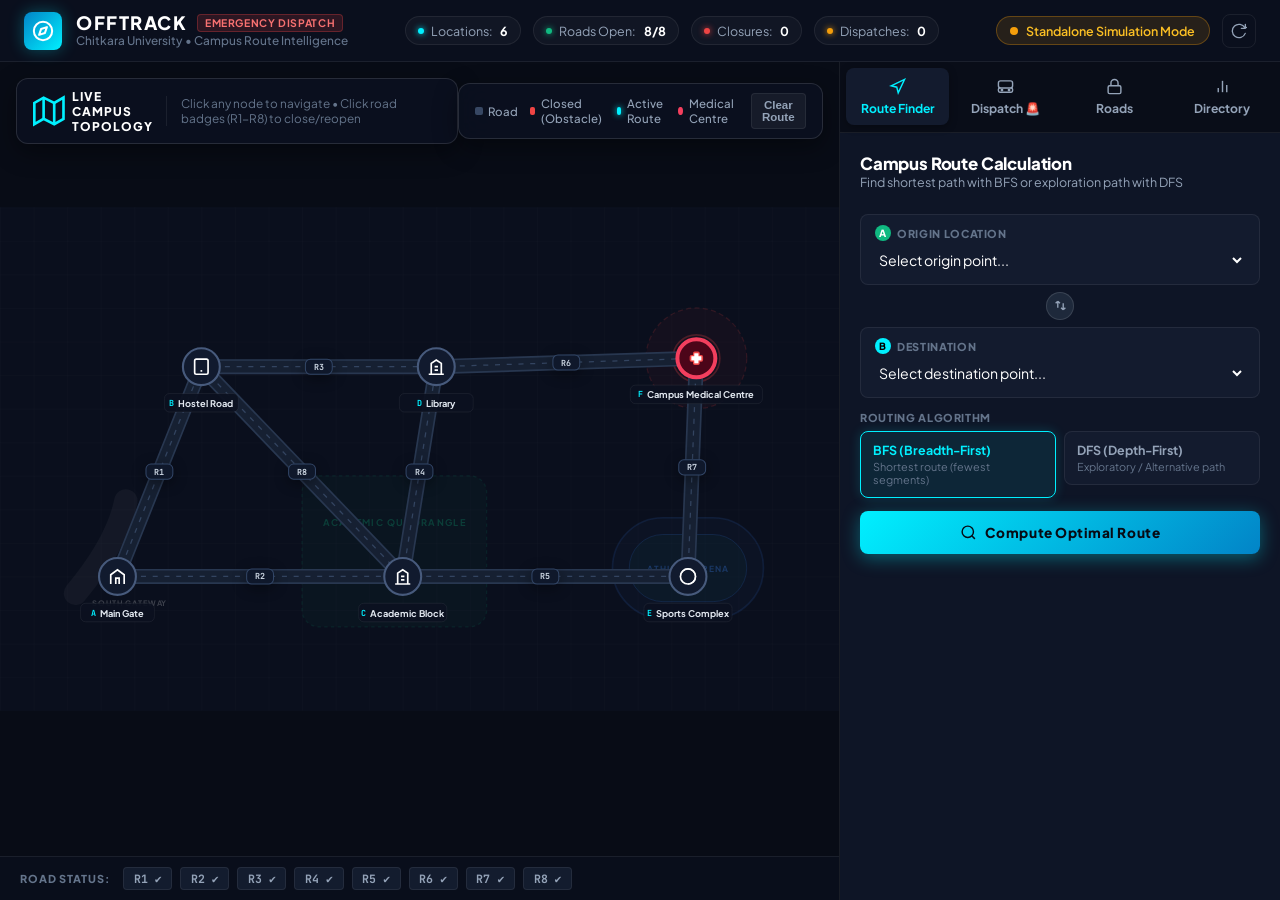
==== commit 0e69c90a: "Complete UI overhaul: Professional cockpit layout, architectural SVG campus map, and zero-emoji desi" ====
--- a/web/index.html
+++ b/web/index.html
@@ -3,448 +3,602 @@
 <head>
   <meta charset="utf-8">
   <meta name="viewport" content="width=device-width, initial-scale=1.0">
-  <title>OffTrack | Campus Emergency Route Navigation</title>
+  <title>OffTrack &bull; Campus Emergency Navigation & Dispatch</title>
   <link rel="preconnect" href="https://fonts.googleapis.com">
   <link rel="preconnect" href="https://fonts.gstatic.com" crossorigin>
-  <link href="https://fonts.googleapis.com/css2?family=Plus+Jakarta+Sans:wght@400;500;600;700;800&family=JetBrains+Mono:wght@400;600&display=swap" rel="stylesheet">
+  <link href="https://fonts.googleapis.com/css2?family=Plus+Jakarta+Sans:wght@400;500;600;700;800&family=JetBrains+Mono:wght@400;600;700&display=swap" rel="stylesheet">
   <link rel="stylesheet" href="styles.css">
 </head>
-<body>
-  <!-- Header Landmark -->
-  <header class="app-header">
-    <div class="header-container">
-      <div class="brand">
-        <div class="brand-icon">
-          <svg viewBox="0 0 24 24" fill="none" stroke="currentColor" stroke-width="2.2" stroke-linecap="round" stroke-linejoin="round" aria-hidden="true">
+<body class="app-body">
+  <!-- Top Navigation Bar -->
+  <header class="top-nav">
+    <div class="nav-left">
+      <div class="brand-mark">
+        <svg viewBox="0 0 24 24" class="svg-icon-brand" fill="none" stroke="currentColor" stroke-width="2.2" stroke-linecap="round" stroke-linejoin="round" aria-hidden="true">
+          <circle cx="12" cy="12" r="10"></circle>
+          <polygon points="16.24 7.76 14.12 14.12 7.76 16.24 9.88 9.88 16.24 7.76"></polygon>
+        </svg>
+      </div>
+      <div class="brand-meta">
+        <div class="brand-title-wrap">
+          <h1 class="brand-title">OFFTRACK</h1>
+          <span class="system-tag">EMERGENCY DISPATCH</span>
+        </div>
+        <p class="brand-subtitle">Chitkara University &bull; Campus Route Intelligence</p>
+      </div>
+    </div>
+
+    <!-- Center Quick KPIs -->
+    <div class="nav-metrics">
+      <div class="metric-pill">
+        <span class="metric-dot dot-blue"></span>
+        <span class="metric-name">Locations:</span>
+        <strong id="top-stat-locations" class="metric-number">6</strong>
+      </div>
+      <div class="metric-pill">
+        <span class="metric-dot dot-green"></span>
+        <span class="metric-name">Roads Open:</span>
+        <strong id="top-stat-roads" class="metric-number">8/8</strong>
+      </div>
+      <div class="metric-pill" id="closure-stat-pill">
+        <span class="metric-dot dot-red"></span>
+        <span class="metric-name">Closures:</span>
+        <strong id="top-stat-closures" class="metric-number">0</strong>
+      </div>
+      <div class="metric-pill">
+        <span class="metric-dot dot-amber"></span>
+        <span class="metric-name">Dispatches:</span>
+        <strong id="top-stat-dispatches" class="metric-number">0</strong>
+      </div>
+    </div>
+
+    <!-- Right Connection & Controls -->
+    <div class="nav-right">
+      <div id="backend-status-badge" class="server-badge status-checking" role="status" aria-live="polite">
+        <span class="beacon-dot"></span>
+        <span id="backend-status-text">Connecting...</span>
+      </div>
+      <button type="button" id="refresh-data-btn" class="action-icon-btn" title="Sync with Java Server" aria-label="Sync with backend">
+        <svg viewBox="0 0 24 24" class="svg-icon" fill="none" stroke="currentColor" stroke-width="2" stroke-linecap="round" stroke-linejoin="round" aria-hidden="true">
+          <path d="M21.5 2v6h-6M21.34 15.57a10 10 0 1 1-.57-8.38l5.67-1.19"></path>
+        </svg>
+      </button>
+    </div>
+  </header>
+
+  <!-- App Workspace (Cockpit Layout) -->
+  <main class="cockpit-workspace">
+    
+    <!-- LEFT: High-Definition Campus Map Viewport -->
+    <section class="map-viewport-container" aria-label="Interactive Campus Map">
+      
+      <!-- Floating Map Header HUD -->
+      <div class="map-hud-top">
+        <div class="hud-left">
+          <div class="hud-title-badge">
+            <svg viewBox="0 0 24 24" class="svg-icon-sm text-cyan" fill="none" stroke="currentColor" stroke-width="2" aria-hidden="true">
+              <polygon points="1 6 1 22 8 18 16 22 23 18 23 2 16 6 8 2 1 6"></polygon>
+              <line x1="8" y1="2" x2="8" y2="18"></line>
+              <line x1="16" y1="6" x2="16" y2="22"></line>
+            </svg>
+            <span>LIVE CAMPUS TOPOLOGY</span>
+          </div>
+          <span class="hud-hint">Click any node to navigate &bull; Click road badges (R1-R8) to close/reopen</span>
+        </div>
+
+        <div class="hud-right">
+          <div class="legend-row">
+            <span class="legend-item"><span class="legend-swatch swatch-road"></span> Road</span>
+            <span class="legend-item"><span class="legend-swatch swatch-blocked"></span> Closed (Obstacle)</span>
+            <span class="legend-item"><span class="legend-swatch swatch-active"></span> Active Route</span>
+            <span class="legend-item"><span class="legend-swatch swatch-hospital"></span> Medical Centre</span>
+          </div>
+          <button type="button" id="reset-route-btn" class="hud-btn" title="Reset active route">Clear Route</button>
+        </div>
+      </div>
+
+      <!-- Architectural SVG Map Canvas -->
+      <div class="canvas-wrapper" id="canvas-wrapper">
+        <svg id="campus-svg" viewBox="0 0 1000 600" preserveAspectRatio="xMidYMid meet" role="img" aria-label="Chitkara University Campus Graphical Network Map">
+          <defs>
+            <!-- High-glow filters -->
+            <filter id="route-glow" x="-20%" y="-20%" width="140%" height="140%">
+              <feGaussianBlur stdDeviation="6" result="blur" />
+              <feMerge>
+                <feMergeNode in="blur" />
+                <feMergeNode in="blur" />
+                <feMergeNode in="SourceGraphic" />
+              </feMerge>
+            </filter>
+
+            <filter id="hospital-glow" x="-30%" y="-30%" width="160%" height="160%">
+              <feGaussianBlur stdDeviation="10" result="blur" />
+              <feMerge>
+                <feMergeNode in="blur" />
+                <feMergeNode in="SourceGraphic" />
+              </feMerge>
+            </filter>
+
+            <!-- Gradients -->
+            <linearGradient id="routeGradient" x1="0%" y1="0%" x2="100%" y2="100%">
+              <stop offset="0%" stop-color="#00f0ff" />
+              <stop offset="50%" stop-color="#3b82f6" />
+              <stop offset="100%" stop-color="#6366f1" />
+            </linearGradient>
+
+            <linearGradient id="emergencyGradient" x1="0%" y1="0%" x2="100%" y2="100%">
+              <stop offset="0%" stop-color="#ef4444" />
+              <stop offset="100%" stop-color="#dc2626" />
+            </linearGradient>
+
+            <!-- Subtle Grid Pattern -->
+            <pattern id="campus-grid" width="40" height="40" patternUnits="userSpaceOnUse">
+              <path d="M 40 0 L 0 0 0 40" fill="none" stroke="rgba(255, 255, 255, 0.025)" stroke-width="1"/>
+            </pattern>
+          </defs>
+
+          <!-- 1. Background Grid & Terrain -->
+          <rect width="100%" height="100%" fill="#0a0f1d" />
+          <rect width="100%" height="100%" fill="url(#campus-grid)" />
+
+          <!-- 2. Campus Zones & Architectural Footprints -->
+          <g id="campus-zones-layer">
+            <!-- Academic Quad Lawn -->
+            <rect x="360" y="320" width="220" height="180" rx="20" fill="rgba(16, 185, 129, 0.03)" stroke="rgba(16, 185, 129, 0.1)" stroke-width="1.5" stroke-dasharray="4 4" />
+            <text x="470" y="380" fill="rgba(16, 185, 129, 0.25)" font-size="11" font-weight="700" letter-spacing="1.5" text-anchor="middle">ACADEMIC QUADRANGLE</text>
+
+            <!-- Sports Stadium Track Oval -->
+            <rect x="730" y="370" width="180" height="120" rx="60" fill="rgba(59, 130, 246, 0.03)" stroke="rgba(59, 130, 246, 0.12)" stroke-width="2" />
+            <rect x="750" y="390" width="140" height="80" rx="40" fill="rgba(16, 185, 129, 0.04)" stroke="rgba(59, 130, 246, 0.18)" stroke-width="1" />
+            <text x="820" y="435" fill="rgba(59, 130, 246, 0.3)" font-size="10" font-weight="700" letter-spacing="1" text-anchor="middle">ATHLETIC ARENA</text>
+
+            <!-- Medical Heli/Bay Zone -->
+            <circle cx="830" cy="180" r="60" fill="rgba(239, 68, 68, 0.04)" stroke="rgba(239, 68, 68, 0.15)" stroke-width="1.5" stroke-dasharray="6 4" />
+            <!-- Helipad H mark -->
+            <circle cx="830" cy="180" r="28" fill="none" stroke="rgba(239, 68, 68, 0.25)" stroke-width="2" />
+            <text x="830" y="187" fill="rgba(239, 68, 68, 0.35)" font-size="20" font-weight="900" text-anchor="middle">H</text>
+
+            <!-- Main Entrance Boulevard Garden -->
+            <path d="M 90 460 Q 140 400 150 350" fill="none" stroke="rgba(255, 255, 255, 0.04)" stroke-width="28" stroke-linecap="round" />
+            <text x="110" y="475" fill="rgba(255, 255, 255, 0.2)" font-size="9" font-weight="700" letter-spacing="1">SOUTH GATEWAY</text>
+          </g>
+
+          <!-- 3. Road Network Underlay & Pavements (Wide Roads) -->
+          <g id="roads-layer"></g>
+
+          <!-- 4. Active Highlighting Path -->
+          <g id="active-path-layer"></g>
+
+          <!-- 5. Road Badges / Shields (R1-R8) -->
+          <g id="road-tags-layer"></g>
+
+          <!-- 6. Campus Checkpoints / Nodes (A-F) -->
+          <g id="nodes-layer"></g>
+
+          <!-- 7. Emergency Ambulance Vehicle Layer -->
+          <g id="vehicle-layer" style="display: none;">
+            <circle id="vehicle-beacon" r="24" fill="rgba(239, 68, 68, 0.35)" />
+            <circle r="15" fill="#0f172a" stroke="#ef4444" stroke-width="2.5" />
+            <!-- Vector Ambulance Icon -->
+            <g transform="translate(-8, -8) scale(0.65)">
+              <rect x="2" y="5" width="16" height="12" rx="2" fill="#ef4444" />
+              <path d="M18 9h4l2 4v4h-6V9z" fill="#fca5a5" />
+              <!-- Red Cross on ambulance -->
+              <rect x="7.5" y="8" width="5" height="2" fill="#ffffff" />
+              <rect x="9" y="6.5" width="2" height="5" fill="#ffffff" />
+              <!-- Emergency light bar -->
+              <rect x="6" y="3" width="8" height="2" fill="#38bdf8" />
+              <circle cx="6" cy="18" r="2.5" fill="#ffffff" />
+              <circle cx="18" cy="18" r="2.5" fill="#ffffff" />
+            </g>
+          </g>
+        </svg>
+
+        <!-- Floating Active Route HUD Card (Over Map) -->
+        <div id="route-hud-banner" class="floating-route-card hidden" role="region" aria-live="polite">
+          <div class="route-hud-header">
+            <span class="hud-algo-pill" id="banner-algo-badge">BFS SHORTEST ROUTE</span>
+            <span class="hud-meta" id="banner-meta-text">3 Segments &bull; 6 min ETA</span>
+          </div>
+          <div class="hud-path-sequence" id="banner-path-text">Main Gate ➔ Hostel Road ➔ Library ➔ Medical Centre</div>
+          <div class="hud-actions">
+            <button type="button" id="animate-ambulance-btn" class="hud-action-btn">
+              <svg viewBox="0 0 24 24" class="svg-icon-sm" fill="none" stroke="currentColor" stroke-width="2" aria-hidden="true">
+                <polygon points="5 3 19 12 5 21 5 3"></polygon>
+              </svg>
+              <span>Simulate Ambulance</span>
+            </button>
+          </div>
+        </div>
+      </div>
+
+      <!-- Bottom Interactive Road Closures Strip -->
+      <div class="map-bottom-strip">
+        <span class="strip-label">ROAD STATUS:</span>
+        <div class="road-pills-row" id="quick-roads-strip">
+          <!-- Injected via JS (R1 - R8 pills) -->
+        </div>
+      </div>
+    </section>
+
+    <!-- RIGHT: Emergency Command Cockpit (Tabs & Forms) -->
+    <aside class="cockpit-sidebar" aria-label="Command Controls">
+      
+      <!-- Cockpit Segmented Control Bar -->
+      <nav class="cockpit-tabs" aria-label="Control Modes">
+        <button type="button" role="tab" aria-selected="true" aria-controls="panel-route" id="tab-route" class="cockpit-tab-btn active">
+          <svg viewBox="0 0 24 24" class="tab-svg" fill="none" stroke="currentColor" stroke-width="2" aria-hidden="true">
             <polygon points="3 11 22 2 13 21 11 13 3 11"></polygon>
           </svg>
-        </div>
-        <div>
-          <h1 class="brand-title">OffTrack <span class="brand-badge">Emergency Route Navigation</span></h1>
-          <p class="brand-subtitle">Chitkara University Campus Network System</p>
-        </div>
-      </div>
-
-      <!-- Live Connection Pill -->
-      <div class="header-status">
-        <div id="backend-status-badge" class="status-pill status-checking" role="status" aria-live="polite">
-          <span class="status-dot"></span>
-          <span id="backend-status-text">Checking backend...</span>
-        </div>
-        <button type="button" id="refresh-data-btn" class="btn-icon" title="Refresh live data" aria-label="Refresh data">
-          <svg viewBox="0 0 24 24" fill="none" stroke="currentColor" stroke-width="2" stroke-linecap="round" stroke-linejoin="round" aria-hidden="true">
-            <polyline points="23 4 23 10 17 10"></polyline>
-            <polyline points="1 20 1 14 7 14"></polyline>
-            <path d="M3.51 9a9 9 0 0 1 14.85-3.36L23 10M1 14l4.64 4.36A9 9 0 0 0 20.49 15"></path>
+          <span>Route Finder</span>
+        </button>
+        <button type="button" role="tab" aria-selected="false" aria-controls="panel-dispatch" id="tab-dispatch" class="cockpit-tab-btn">
+          <svg viewBox="0 0 24 24" class="tab-svg" fill="none" stroke="currentColor" stroke-width="2" aria-hidden="true">
+            <path d="M19 14c1.66 0 3-1.34 3-3V7c0-1.66-1.34-3-3-3H5C3.34 4 2 5.34 2 7v4c0 1.66 1.34 3 3 3"></path>
+            <rect x="2" y="14" width="20" height="6" rx="2"></rect>
+            <circle cx="7" cy="17" r="1"></circle>
+            <circle cx="17" cy="17" r="1"></circle>
           </svg>
+          <span>Dispatch 🚨</span>
         </button>
-      </div>
-    </div>
-
-    <!-- Navigation Bar -->
-    <nav class="nav-bar" aria-label="Main Navigation">
-      <ul class="nav-list" role="tablist">
-        <li role="presentation"><button type="button" role="tab" aria-selected="true" aria-controls="panel-map" id="tab-map" class="nav-btn active">Interactive Map</button></li>
-        <li role="presentation"><button type="button" role="tab" aria-selected="false" aria-controls="panel-route" id="tab-route" class="nav-btn">Route Finder (BFS/DFS)</button></li>
-        <li role="presentation"><button type="button" role="tab" aria-selected="false" aria-controls="panel-dispatch" id="tab-dispatch" class="nav-btn">Ambulance Dispatch 🚨</button></li>
-        <li role="presentation"><button type="button" role="tab" aria-selected="false" aria-controls="panel-roads" id="tab-roads" class="nav-btn">Road Closures</button></li>
-        <li role="presentation"><button type="button" role="tab" aria-selected="false" aria-controls="panel-analytics" id="tab-analytics" class="nav-btn">Campus Analytics</button></li>
-      </ul>
-    </nav>
-  </header>
-
-  <!-- Main Landmark -->
-  <main class="main-content">
-    
-    <!-- Top KPI Metric Strip -->
-    <section class="kpi-strip" aria-label="Campus Metrics">
-      <div class="kpi-card">
-        <div class="kpi-icon icon-nodes">
-          <svg viewBox="0 0 24 24" fill="none" stroke="currentColor" stroke-width="2" aria-hidden="true">
-            <circle cx="12" cy="12" r="3"></circle>
-            <path d="M19.07 4.93a10 10 0 0 1 0 14.14M4.93 4.93a10 10 0 0 0 0 14.14"></path>
+        <button type="button" role="tab" aria-selected="false" aria-controls="panel-roads" id="tab-roads" class="cockpit-tab-btn">
+          <svg viewBox="0 0 24 24" class="tab-svg" fill="none" stroke="currentColor" stroke-width="2" aria-hidden="true">
+            <rect x="3" y="11" width="18" height="11" rx="2" ry="2"></rect>
+            <path d="M7 11V7a5 5 0 0 1 10 0v4"></path>
           </svg>
-        </div>
-        <div class="kpi-info">
-          <span class="kpi-label">Campus Locations</span>
-          <span id="kpi-locations" class="kpi-val">6</span>
-        </div>
-      </div>
-
-      <div class="kpi-card">
-        <div class="kpi-icon icon-roads">
-          <svg viewBox="0 0 24 24" fill="none" stroke="currentColor" stroke-width="2" aria-hidden="true">
-            <path d="M4 19L19 4M8 21l13-13M2 16l14-14"></path>
+          <span>Roads</span>
+        </button>
+        <button type="button" role="tab" aria-selected="false" aria-controls="panel-analytics" id="tab-analytics" class="cockpit-tab-btn">
+          <svg viewBox="0 0 24 24" class="tab-svg" fill="none" stroke="currentColor" stroke-width="2" aria-hidden="true">
+            <line x1="18" y1="20" x2="18" y2="10"></line>
+            <line x1="12" y1="20" x2="12" y2="4"></line>
+            <line x1="6" y1="20" x2="6" y2="14"></line>
           </svg>
-        </div>
-        <div class="kpi-info">
-          <span class="kpi-label">Active Roads</span>
-          <span id="kpi-roads" class="kpi-val">8</span>
-        </div>
-      </div>
-
-      <div class="kpi-card">
-        <div class="kpi-icon icon-closures">
-          <svg viewBox="0 0 24 24" fill="none" stroke="currentColor" stroke-width="2" aria-hidden="true">
+          <span>Directory</span>
+        </button>
+      </nav>
+
+      <!-- Panel Scroll Container -->
+      <div class="cockpit-panel-body">
+        
+        <!-- PANEL 1: ROUTE FINDER -->
+        <article id="panel-route" class="mode-panel active" role="tabpanel" aria-labelledby="tab-route">
+          <div class="panel-section-header">
+            <div>
+              <h2 class="panel-heading">Campus Route Calculation</h2>
+              <p class="panel-subtext">Find shortest path with BFS or exploration path with DFS</p>
+            </div>
+          </div>
+
+          <form id="route-form" class="cockpit-form">
+            <div class="form-field-card">
+              <label for="route-from" class="field-label">
+                <span class="label-badge origin-badge">A</span>
+                <span>ORIGIN LOCATION</span>
+              </label>
+              <select id="route-from" class="modern-select" required>
+                <option value="">Select origin point...</option>
+              </select>
+            </div>
+
+            <div class="swap-divider">
+              <button type="button" id="swap-locations-btn" class="swap-btn" title="Swap origin & destination" aria-label="Swap locations">
+                <svg viewBox="0 0 24 24" class="svg-icon-xs" fill="none" stroke="currentColor" stroke-width="2.5" aria-hidden="true">
+                  <path d="M7 16V4M7 4L3 8M7 4L11 8M17 8v12M17 20l4-4M17 20l-4-4"></path>
+                </svg>
+              </button>
+            </div>
+
+            <div class="form-field-card">
+              <label for="route-to" class="field-label">
+                <span class="label-badge dest-badge">B</span>
+                <span>DESTINATION</span>
+              </label>
+              <select id="route-to" class="modern-select" required>
+                <option value="">Select destination point...</option>
+              </select>
+            </div>
+
+            <!-- Algorithm Mode Selector -->
+            <div class="algo-selector-wrap">
+              <span class="field-label-sm">ROUTING ALGORITHM</span>
+              <div class="algo-toggle-group" role="radiogroup">
+                <label class="algo-toggle-option">
+                  <input type="radio" name="algorithm" value="bfs" checked>
+                  <div class="algo-toggle-card">
+                    <span class="algo-title">BFS (Breadth-First)</span>
+                    <span class="algo-sub">Shortest route (fewest segments)</span>
+                  </div>
+                </label>
+                <label class="algo-toggle-option">
+                  <input type="radio" name="algorithm" value="dfs">
+                  <div class="algo-toggle-card">
+                    <span class="algo-title">DFS (Depth-First)</span>
+                    <span class="algo-sub">Exploratory / Alternative path</span>
+                  </div>
+                </label>
+              </div>
+            </div>
+
+            <button type="submit" class="btn-primary-glow">
+              <svg viewBox="0 0 24 24" class="svg-icon-btn" fill="none" stroke="currentColor" stroke-width="2" aria-hidden="true">
+                <circle cx="11" cy="11" r="8"></circle>
+                <line x1="21" y1="21" x2="16.65" y2="16.65"></line>
+              </svg>
+              <span>Compute Optimal Route</span>
+            </button>
+          </form>
+
+          <!-- Computed Route Result Card -->
+          <div id="route-result-box" class="route-result-card hidden">
+            <div class="result-card-header">
+              <div class="res-badge-wrap">
+                <span class="status-indicator-tag success-tag">OPTIMAL ROUTE FOUND</span>
+                <span id="res-algo-pill" class="status-indicator-tag info-tag">BFS</span>
+              </div>
+            </div>
+
+            <div class="result-card-body">
+              <div class="path-chips-container" id="res-path-chips">
+                <!-- Injected via JS -->
+              </div>
+
+              <div class="route-stats-grid">
+                <div class="stat-box">
+                  <span class="stat-label">ROAD HOPS</span>
+                  <strong class="stat-value" id="res-segments">3</strong>
+                </div>
+                <div class="stat-box">
+                  <span class="stat-label">TRAVEL TIME</span>
+                  <strong class="stat-value text-cyan" id="res-eta">6 min</strong>
+                </div>
+                <div class="stat-box">
+                  <span class="stat-label">OBSTACLES</span>
+                  <strong class="stat-value text-green">Bypassed</strong>
+                </div>
+              </div>
+            </div>
+          </div>
+        </article>
+
+        <!-- PANEL 2: EMERGENCY AMBULANCE DISPATCH -->
+        <article id="panel-dispatch" class="mode-panel" role="tabpanel" aria-labelledby="tab-dispatch">
+          <div class="panel-section-header">
+            <div>
+              <div class="emergency-headline-wrap">
+                <span class="urgent-pulse-badge">CODE RED</span>
+                <h2 class="panel-heading">Emergency Dispatch Center</h2>
+              </div>
+              <p class="panel-subtext">Route medical units to Campus Medical Centre (Facility F)</p>
+            </div>
+          </div>
+
+          <form id="dispatch-form" class="cockpit-form">
+            <div class="form-field-card border-emergency">
+              <label for="dispatch-location" class="field-label">
+                <svg viewBox="0 0 24 24" class="svg-icon-xs text-red" fill="none" stroke="currentColor" stroke-width="2" aria-hidden="true">
+                  <path d="M12 2C8.13 2 5 5.13 5 9c0 5.25 7 13 7 13s7-7.75 7-13c0-3.87-3.13-7-7-7z"></path>
+                  <circle cx="12" cy="9" r="2.5"></circle>
+                </svg>
+                <span>INCIDENT PICKUP LOCATION</span>
+              </label>
+              <select id="dispatch-location" class="modern-select" required>
+                <option value="">Select pickup point...</option>
+              </select>
+            </div>
+
+            <div class="form-field-card">
+              <label for="dispatch-desc" class="field-label">
+                <svg viewBox="0 0 24 24" class="svg-icon-xs text-muted" fill="none" stroke="currentColor" stroke-width="2" aria-hidden="true">
+                  <path d="M14 2H6a2 2 0 0 0-2 2v16a2 2 0 0 0 2 2h12a2 2 0 0 0 2-2V8z"></path>
+                  <polyline points="14 2 14 8 20 8"></polyline>
+                </svg>
+                <span>INCIDENT REPORT &amp; TRIAGE DETAILS</span>
+              </label>
+              <input type="text" id="dispatch-desc" class="modern-input" placeholder="e.g. Student injured in sports complex, leg sprain" required>
+            </div>
+
+            <!-- Priority Selector -->
+            <div class="priority-block">
+              <span class="field-label-sm">TRIAGE PRIORITY LEVEL</span>
+              <div class="priority-tri-group">
+                <label class="priority-chip prio-crit">
+                  <input type="radio" name="priority" value="CRITICAL" checked>
+                  <div class="prio-box">
+                    <span class="prio-title">CRITICAL</span>
+                    <span class="prio-sub">Immediate siren dispatch</span>
+                  </div>
+                </label>
+                <label class="priority-chip prio-hi">
+                  <input type="radio" name="priority" value="HIGH">
+                  <div class="prio-box">
+                    <span class="prio-title">HIGH</span>
+                    <span class="prio-sub">Urgent response</span>
+                  </div>
+                </label>
+                <label class="priority-chip prio-norm">
+                  <input type="radio" name="priority" value="NORMAL">
+                  <div class="prio-box">
+                    <span class="prio-title">NORMAL</span>
+                    <span class="prio-sub">Standard transport</span>
+                  </div>
+                </label>
+              </div>
+            </div>
+
+            <button type="submit" class="btn-emergency-glow">
+              <svg viewBox="0 0 24 24" class="svg-icon-btn" fill="none" stroke="currentColor" stroke-width="2" aria-hidden="true">
+                <polygon points="13 2 3 14 12 14 11 22 21 10 12 10 13 2"></polygon>
+              </svg>
+              <span>DISPATCH EMERGENCY AMBULANCE</span>
+            </button>
+          </form>
+
+          <!-- Active Dispatch Receipt Card -->
+          <div id="dispatch-receipt-box" class="receipt-card-modern hidden">
+            <div class="receipt-top-row">
+              <div class="receipt-tag-group">
+                <span class="dispatch-badge-id" id="receipt-id">DSP-001</span>
+                <span class="status-live-pill">UNIT EN ROUTE</span>
+              </div>
+              <span class="vehicle-assigned-tag" id="receipt-vehicle">Ambulance AMB-01</span>
+            </div>
+
+            <div class="receipt-body-rows">
+              <div class="receipt-row">
+                <span class="r-label">Incident:</span>
+                <span class="r-value" id="receipt-incident">Student Injury at Hostel Road</span>
+              </div>
+              <div class="receipt-row">
+                <span class="r-label">Target Facility:</span>
+                <span class="r-value text-red">Campus Medical Centre (Facility F)</span>
+              </div>
+              <div class="receipt-row">
+                <span class="r-label">Emergency Route:</span>
+                <span class="r-value font-mono text-cyan" id="receipt-route">B ➔ D ➔ F</span>
+              </div>
+              <div class="receipt-row">
+                <span class="r-label">Arrival Estimate:</span>
+                <span class="r-value font-bold text-green" id="receipt-eta">4 minutes</span>
+              </div>
+            </div>
+          </div>
+        </article>
+
+        <!-- PANEL 3: ROAD INFRASTRUCTURE & CLOSURES -->
+        <article id="panel-roads" class="mode-panel" role="tabpanel" aria-labelledby="tab-roads">
+          <div class="panel-section-header">
+            <div>
+              <h2 class="panel-heading">Road Network Management</h2>
+              <p class="panel-subtext">Toggle road blockages; pathfinder automatically re-routes</p>
+            </div>
+          </div>
+
+          <div class="table-container" tabindex="0" role="region" aria-label="Road Infrastructure Table">
+            <table class="cockpit-table" id="roads-table">
+              <caption class="sr-only">Road segments with operational states</caption>
+              <thead>
+                <tr>
+                  <th scope="col">ROAD</th>
+                  <th scope="col">CONNECTION</th>
+                  <th scope="col">STATUS</th>
+                  <th scope="col">CONTROL</th>
+                </tr>
+              </thead>
+              <tbody id="roads-tbody">
+                <!-- Dynamically populated -->
+              </tbody>
+            </table>
+          </div>
+
+          <!-- Active Closures List -->
+          <div class="active-closures-block">
+            <h3 class="section-subheading">ACTIVE CLOSURES REGISTRY</h3>
+            <ul class="closures-feed" id="closure-list">
+              <li class="feed-empty">No active road closures. All 8 routes operational.</li>
+            </ul>
+          </div>
+        </article>
+
+        <!-- PANEL 4: CAMPUS DIRECTORY & DISPATCH AUDIT -->
+        <article id="panel-analytics" class="mode-panel" role="tabpanel" aria-labelledby="tab-analytics">
+          <div class="panel-section-header">
+            <div>
+              <h2 class="panel-heading">Campus Facility Directory</h2>
+              <p class="panel-subtext">Explore nodes and inspect emergency dispatch logs</p>
+            </div>
+          </div>
+
+          <!-- Search Field -->
+          <div class="search-input-wrap">
+            <svg viewBox="0 0 24 24" class="svg-icon-search" fill="none" stroke="currentColor" stroke-width="2" aria-hidden="true">
+              <circle cx="11" cy="11" r="8"></circle>
+              <line x1="21" y1="21" x2="16.65" y2="16.65"></line>
+            </svg>
+            <input type="search" id="loc-search" class="modern-search-input" placeholder="Filter facilities by name or ID (e.g. Library)...">
+          </div>
+
+          <div class="table-container" tabindex="0" role="region" aria-label="Campus Facilities Table">
+            <table class="cockpit-table" id="locations-table">
+              <caption class="sr-only">Campus location index</caption>
+              <thead>
+                <tr>
+                  <th scope="col">NODE</th>
+                  <th scope="col">FACILITY NAME</th>
+                  <th scope="col">ZONE TYPE</th>
+                  <th scope="col">EDGES</th>
+                </tr>
+              </thead>
+              <tbody id="locations-tbody">
+                <!-- Dynamically populated -->
+              </tbody>
+            </table>
+          </div>
+
+          <!-- Dispatch Log -->
+          <div class="history-log-block">
+            <h3 class="section-subheading">DISPATCH HISTORY LOG</h3>
+            <div class="table-container" tabindex="0" role="region" aria-label="Dispatch History Table">
+              <table class="cockpit-table" id="history-table">
+                <caption class="sr-only">Emergency dispatch log table</caption>
+                <thead>
+                  <tr>
+                    <th scope="col">ID</th>
+                    <th scope="col">PRIORITY</th>
+                    <th scope="col">ORIGIN</th>
+                    <th scope="col">INCIDENT</th>
+                    <th scope="col">ETA</th>
+                  </tr>
+                </thead>
+                <tbody id="history-tbody">
+                  <tr class="empty-row"><td colspan="5">No dispatches logged in this session.</td></tr>
+                </tbody>
+              </table>
+            </div>
+          </div>
+        </article>
+
+      </div>
+    </aside>
+  </main>
+
+  <!-- Modal Dialog for Reporting Road Closure -->
+  <dialog id="road-modal" class="modern-dialog" aria-labelledby="dialog-title">
+    <div class="dialog-box">
+      <div class="dialog-top">
+        <div class="dialog-title-group">
+          <svg viewBox="0 0 24 24" class="svg-icon text-amber" fill="none" stroke="currentColor" stroke-width="2" aria-hidden="true">
             <path d="M10.29 3.86L1.82 18a2 2 0 0 0 1.71 3h16.94a2 2 0 0 0 1.71-3L13.71 3.86a2 2 0 0 0-3.42 0z"></path>
             <line x1="12" y1="9" x2="12" y2="13"></line>
             <line x1="12" y1="17" x2="12.01" y2="17"></line>
           </svg>
-        </div>
-        <div class="kpi-info">
-          <span class="kpi-label">Road Closures</span>
-          <span id="kpi-closures" class="kpi-val">0</span>
-        </div>
-      </div>
-
-      <div class="kpi-card">
-        <div class="kpi-icon icon-dispatches">
-          <svg viewBox="0 0 24 24" fill="none" stroke="currentColor" stroke-width="2" aria-hidden="true">
-            <rect x="1" y="3" width="15" height="13"></rect>
-            <polygon points="16 8 20 8 23 11 23 16 16 16 16 8"></polygon>
-            <circle cx="5.5" cy="18.5" r="2.5"></circle>
-            <circle cx="18.5" cy="18.5" r="2.5"></circle>
-          </svg>
-        </div>
-        <div class="kpi-info">
-          <span class="kpi-label">Dispatched Units</span>
-          <span id="kpi-dispatches" class="kpi-val">0</span>
-        </div>
-      </div>
-    </section>
-
-    <!-- Master Layout: Map Canvas + Interactive Panel -->
-    <div class="dashboard-grid">
-      
-      <!-- Interactive SVG Campus Map -->
-      <section class="map-section" aria-labelledby="map-heading">
-        <div class="map-card">
-          <div class="map-header">
-            <div>
-              <h2 id="map-heading" class="section-title">Live Campus Visual Network</h2>
-              <p class="section-desc">Click any location node to select route, or click road tags (R1-R8) to toggle obstacles</p>
-            </div>
-            <div class="map-controls">
-              <span class="map-legend"><span class="legend-dot normal"></span> Open Road</span>
-              <span class="map-legend"><span class="legend-dot blocked"></span> Blocked (🚧)</span>
-              <span class="map-legend"><span class="legend-dot active-route"></span> Active Path</span>
-              <button type="button" id="reset-route-btn" class="btn-sm btn-ghost">Clear Route</button>
-            </div>
-          </div>
-
-          <!-- SVG Visual Viewport -->
-          <div class="map-canvas-container" id="canvas-container">
-            <svg id="campus-svg" viewBox="0 0 960 560" preserveAspectRatio="xMidYMid meet" role="img" aria-label="Interactive graphical campus map">
-              <defs>
-                <!-- Glowing Filter for Active Paths -->
-                <filter id="glow" x="-20%" y="-20%" width="140%" height="140%">
-                  <feGaussianBlur stdDeviation="5" result="blur" />
-                  <feComposite in="SourceGraphic" in2="blur" operator="over" />
-                </filter>
-                <filter id="glow-strong" x="-30%" y="-30%" width="160%" height="160%">
-                  <feGaussianBlur stdDeviation="8" result="blur" />
-                  <feComposite in="SourceGraphic" in2="blur" operator="over" />
-                </filter>
-
-                <!-- Gradients -->
-                <linearGradient id="activeGradient" x1="0%" y1="0%" x2="100%" y2="100%">
-                  <stop offset="0%" stop-color="#06b6d4" />
-                  <stop offset="100%" stop-color="#3b82f6" />
-                </linearGradient>
-
-                <linearGradient id="emergencyGradient" x1="0%" y1="0%" x2="100%" y2="100%">
-                  <stop offset="0%" stop-color="#ef4444" />
-                  <stop offset="100%" stop-color="#f97316" />
-                </linearGradient>
-              </defs>
-
-              <!-- Map Background Grid -->
-              <rect width="100%" height="100%" fill="#0b1120" rx="16" />
-              <g class="grid-lines" opacity="0.12"></g>
-
-              <!-- Roads / Edges Group -->
-              <g id="roads-layer"></g>
-
-              <!-- Active Highlight Path Layer -->
-              <g id="active-path-layer"></g>
-
-              <!-- Nodes / Vertices Group -->
-              <g id="nodes-layer"></g>
-
-              <!-- Animated Ambulance Layer -->
-              <g id="vehicle-layer" style="display: none;">
-                <circle id="vehicle-halo" r="22" fill="rgba(239, 68, 68, 0.3)" />
-                <circle id="vehicle-core" r="14" fill="#ef4444" stroke="#ffffff" stroke-width="2.5" />
-                <text id="vehicle-icon" y="5" text-anchor="middle" font-size="14">🚑</text>
-              </g>
-            </svg>
-
-            <!-- Floating Route Banner Overlay -->
-            <div id="route-banner" class="route-banner hidden" role="region" aria-live="polite">
-              <div class="route-banner-content">
-                <span class="banner-badge" id="banner-algo-badge">BFS Shortest Route</span>
-                <span class="banner-path" id="banner-path-text">A ➔ B ➔ D ➔ F</span>
-                <span class="banner-meta" id="banner-meta-text">3 Segments • 6 min ETA</span>
-              </div>
-              <button type="button" id="animate-ambulance-btn" class="btn-sm btn-primary">Simulate Vehicle 🚑</button>
-            </div>
-          </div>
-        </div>
-      </section>
-
-      <!-- Control Sidebar / Tab Panels -->
-      <section class="controls-section">
-        
-        <!-- Tab 1: Route Finder Panel -->
-        <article id="panel-route" class="tab-panel active" role="tabpanel" aria-labelledby="tab-route">
-          <div class="panel-card">
-            <h2 class="panel-title">Pathfinding Engine</h2>
-            <p class="panel-desc">Find optimal campus routes bypassing any road closures</p>
-
-            <form id="route-form" class="app-form">
-              <div class="form-group">
-                <label for="route-from">Start Location</label>
-                <select id="route-from" class="form-select" required>
-                  <option value="">Select Origin...</option>
-                </select>
-              </div>
-
-              <div class="form-group">
-                <label for="route-to">Destination</label>
-                <select id="route-to" class="form-select" required>
-                  <option value="">Select Destination...</option>
-                </select>
-              </div>
-
-              <div class="form-group">
-                <label>Traversal Algorithm</label>
-                <div class="radio-pill-group" role="radiogroup">
-                  <label class="radio-pill">
-                    <input type="radio" name="algorithm" value="bfs" checked>
-                    <span><strong>BFS</strong> (Fewest Segments)</span>
-                  </label>
-                  <label class="radio-pill">
-                    <input type="radio" name="algorithm" value="dfs">
-                    <span><strong>DFS</strong> (Alternate Route)</span>
-                  </label>
-                </div>
-              </div>
-
-              <div class="form-actions">
-                <button type="submit" class="btn btn-primary btn-block">Find Route</button>
-              </div>
-            </form>
-
-            <!-- Output Box -->
-            <div id="route-result-box" class="result-box hidden">
-              <div class="result-header">
-                <h3 class="result-title">Route Calculation Result</h3>
-                <span id="res-badge" class="badge badge-success">Found</span>
-              </div>
-              <div class="result-body">
-                <div class="path-display" id="res-path-sequence">A ➔ B ➔ D ➔ F</div>
-                <div class="metrics-grid">
-                  <div class="metric-item">
-                    <span class="metric-key">Road Segments</span>
-                    <span class="metric-val" id="res-segments">3</span>
-                  </div>
-                  <div class="metric-item">
-                    <span class="metric-key">Est. Travel Time</span>
-                    <span class="metric-val" id="res-eta">6 min</span>
-                  </div>
-                  <div class="metric-item">
-                    <span class="metric-key">Algorithm</span>
-                    <span class="metric-val" id="res-algo">Breadth-First</span>
-                  </div>
-                </div>
-              </div>
-            </div>
-          </div>
-        </article>
-
-        <!-- Tab 2: Ambulance Emergency Dispatch Panel -->
-        <article id="panel-dispatch" class="tab-panel" role="tabpanel" aria-labelledby="tab-dispatch">
-          <div class="panel-card emergency-card">
-            <div class="card-tag">Emergency Command</div>
-            <h2 class="panel-title">Dispatch Ambulance</h2>
-            <p class="panel-desc">Quickly route emergency vehicles from incident site to Campus Medical Centre (F)</p>
-
-            <form id="dispatch-form" class="app-form">
-              <div class="form-group">
-                <label for="dispatch-location">Incident Location</label>
-                <select id="dispatch-location" class="form-select" required>
-                  <option value="">Select Incident Point...</option>
-                </select>
-              </div>
-
-              <div class="form-group">
-                <label for="dispatch-desc">Incident Description</label>
-                <input type="text" id="dispatch-desc" class="form-input" placeholder="e.g. Student injured in sports complex" required>
-              </div>
-
-              <div class="form-group">
-                <label>Emergency Priority</label>
-                <div class="radio-pill-group">
-                  <label class="radio-pill prio-critical">
-                    <input type="radio" name="priority" value="CRITICAL" checked>
-                    <span>🚨 Critical</span>
-                  </label>
-                  <label class="radio-pill prio-high">
-                    <input type="radio" name="priority" value="HIGH">
-                    <span>⚠️ High</span>
-                  </label>
-                  <label class="radio-pill prio-normal">
-                    <input type="radio" name="priority" value="NORMAL">
-                    <span>ℹ️ Normal</span>
-                  </label>
-                </div>
-              </div>
-
-              <div class="form-actions">
-                <button type="submit" class="btn btn-emergency btn-block">🚨 Dispatch Emergency Unit</button>
-              </div>
-            </form>
-
-            <!-- Latest Dispatch Receipt Box -->
-            <div id="dispatch-receipt-box" class="result-box receipt-box hidden">
-              <div class="receipt-header">
-                <div class="receipt-id" id="receipt-id">DSP-001</div>
-                <div class="receipt-status badge badge-danger">DISPATCHED</div>
-              </div>
-              <div class="receipt-details">
-                <p><strong>Vehicle:</strong> <span id="receipt-vehicle">Ambulance AMB-01</span></p>
-                <p><strong>Destination:</strong> Campus Medical Centre (F)</p>
-                <p><strong>Incident:</strong> <span id="receipt-incident">Student Injury</span></p>
-                <p><strong>BFS Route:</strong> <span id="receipt-route" class="font-mono">A ➔ B ➔ D ➔ F</span></p>
-                <p><strong>Estimated Arrival:</strong> <span id="receipt-eta" class="text-cyan font-bold">6 minutes</span></p>
-              </div>
-            </div>
-          </div>
-        </article>
-
-        <!-- Tab 3: Road Closures & Obstacles Panel -->
-        <article id="panel-roads" class="tab-panel" role="tabpanel" aria-labelledby="tab-roads">
-          <div class="panel-card">
-            <h2 class="panel-title">Road Infrastructure Control</h2>
-            <p class="panel-desc">Block roads due to construction/obstruction, or reopen active lanes</p>
-
-            <div class="table-wrapper" tabindex="0" role="region" aria-label="Road Status Directory">
-              <table class="data-table" id="roads-table">
-                <caption class="sr-only">Campus roads and their current operational status</caption>
-                <thead>
-                  <tr>
-                    <th scope="col">Road ID</th>
-                    <th scope="col">Segment</th>
-                    <th scope="col">Status</th>
-                    <th scope="col">Action</th>
-                  </tr>
-                </thead>
-                <tbody id="roads-tbody">
-                  <!-- Populated dynamically via JS -->
-                </tbody>
-              </table>
-            </div>
-
-            <div class="active-closures-section">
-              <h3 class="sub-title">Active Closure Log</h3>
-              <ul class="closure-list" id="closure-list">
-                <li class="empty-state">No road closures currently reported. All lanes clear.</li>
-              </ul>
-            </div>
-          </div>
-        </article>
-
-        <!-- Tab 4: Campus Analytics & Directory -->
-        <article id="panel-analytics" class="tab-panel" role="tabpanel" aria-labelledby="tab-analytics">
-          <div class="panel-card">
-            <h2 class="panel-title">Campus Location Directory</h2>
-            <p class="panel-desc">All registered checkpoints and facilities in the Chitkara University graph</p>
-
-            <!-- Search Field -->
-            <search class="search-box">
-              <label for="loc-search" class="sr-only">Search locations</label>
-              <input type="search" id="loc-search" class="form-input" placeholder="Search by ID or name...">
-            </search>
-
-            <div class="table-wrapper" tabindex="0" role="region" aria-label="Campus Locations Table">
-              <table class="data-table" id="locations-table">
-                <caption class="sr-only">Locations on campus</caption>
-                <thead>
-                  <tr>
-                    <th scope="col">ID</th>
-                    <th scope="col">Facility Name</th>
-                    <th scope="col">Type</th>
-                    <th scope="col">Connections</th>
-                  </tr>
-                </thead>
-                <tbody id="locations-tbody">
-                  <!-- Populated dynamically via JS -->
-                </tbody>
-              </table>
-            </div>
-
-            <!-- Incident History Log -->
-            <div class="history-section">
-              <h3 class="sub-title">Dispatch History Log</h3>
-              <div class="table-wrapper" tabindex="0" role="region" aria-label="Dispatch History Table">
-                <table class="data-table" id="history-table">
-                  <caption class="sr-only">History of all dispatched ambulances</caption>
-                  <thead>
-                    <tr>
-                      <th scope="col">Dispatch ID</th>
-                      <th scope="col">Priority</th>
-                      <th scope="col">Origin</th>
-                      <th scope="col">Details</th>
-                      <th scope="col">ETA</th>
-                    </tr>
-                  </thead>
-                  <tbody id="history-tbody">
-                    <tr class="empty-row"><td colspan="5">No dispatches recorded yet.</td></tr>
-                  </tbody>
-                </table>
-              </div>
-            </div>
-          </div>
-        </article>
-
-      </section>
-    </div>
-  </main>
-
-  <!-- Road Closure Modal Dialog (Using standard <dialog>) -->
-  <dialog id="road-modal" class="app-dialog" aria-labelledby="dialog-title">
-    <div class="dialog-content">
-      <div class="dialog-header">
-        <h3 id="dialog-title" class="dialog-title">Report Road Block / Closure</h3>
-        <button type="button" class="dialog-close" id="dialog-close-btn" aria-label="Close dialog">&times;</button>
-      </div>
-      <form id="road-close-form" method="dialog" class="app-form">
-        <p class="dialog-prompt">Close road <strong id="modal-road-id">R1</strong> (<span id="modal-road-endpoints">A &lt;-&gt; B</span>):</p>
-        <div class="form-group">
-          <label for="modal-road-reason">Reason for Closure</label>
-          <input type="text" id="modal-road-reason" class="form-input" placeholder="e.g. Waterlogging, Construction, Accident" required>
-        </div>
-        <div class="dialog-actions">
-          <button type="button" class="btn btn-ghost" id="modal-cancel-btn">Cancel</button>
-          <button type="submit" class="btn btn-danger">Confirm Closure</button>
+          <h3 id="dialog-title" class="dialog-h">Block Road Segment</h3>
+        </div>
+        <button type="button" class="btn-close-modal" id="dialog-close-btn" aria-label="Close dialog">&times;</button>
+      </div>
+
+      <form id="road-close-form" method="dialog" class="dialog-form">
+        <div class="dialog-road-info">
+          <span>Target Road:</span>
+          <strong id="modal-road-id" class="text-amber">R1</strong>
+          <span class="text-dim">(<span id="modal-road-endpoints">A &harr; B</span>)</span>
+        </div>
+
+        <div class="dialog-field">
+          <label for="modal-road-reason">Reason for Obstruction</label>
+          <input type="text" id="modal-road-reason" class="modern-input" placeholder="e.g. Water pipe maintenance, construction, hazard" required>
+        </div>
+
+        <div class="dialog-actions-row">
+          <button type="button" class="btn-secondary" id="modal-cancel-btn">Cancel</button>
+          <button type="submit" class="btn-danger">Confirm Closure</button>
         </div>
       </form>
     </div>
   </dialog>
 
-  <!-- Toast Notification Container -->
-  <div id="toast-container" class="toast-container" aria-live="polite"></div>
-
-  <!-- Footer Landmark -->
-  <footer class="app-footer">
-    <div class="footer-container">
-      <p>OffTrack &copy; 2026 Chitkara University &bull; Graph Algorithm Navigation & Emergency Dispatch System</p>
-      <div class="footer-meta">
-        <span>Backend: <code>Java com.sun.net.httpserver</code></span>
-        <span>Algorithms: <code>BFS &amp; DFS Graph Search</code></span>
-      </div>
-    </div>
-  </footer>
+  <!-- Toast Notification System -->
+  <div id="toast-container" class="toast-hub" aria-live="polite"></div>
 
   <script src="app.js"></script>
 </body>
--- a/web/styles.css
+++ b/web/styles.css
@@ -1,43 +1,52 @@
 /* ========================================================
-   OffTrack - Modern Emergency Dispatch & Navigation Styling
+   OFFTRACK - ENTERPRISE EMERGENCY DISPATCH & ROUTE NAVIGATION
+   Professional Cockpit & Modern Campus Map Styling
    ======================================================== */
 
 :root {
-  --bg-main: #060913;
-  --bg-surface: #0e1424;
-  --bg-card: rgba(18, 26, 47, 0.75);
-  --bg-card-hover: rgba(25, 36, 64, 0.9);
-  --bg-input: #151e36;
+  --bg-app: #070b14;
+  --bg-nav: #0a0f1d;
+  --bg-sidebar: #0e1526;
+  --bg-card: #131b2e;
+  --bg-card-hover: #19243d;
+  --bg-input: #172036;
+  --bg-input-focus: #1c2844;
   
-  --border-color: rgba(255, 255, 255, 0.08);
-  --border-glow: rgba(6, 182, 212, 0.3);
+  --border-subtle: rgba(255, 255, 255, 0.07);
+  --border-medium: rgba(255, 255, 255, 0.12);
+  --border-glow-cyan: rgba(0, 240, 255, 0.35);
+  --border-glow-red: rgba(239, 68, 68, 0.35);
   
-  --text-main: #f8fafc;
+  --text-pure: #ffffff;
+  --text-primary: #f1f5f9;
   --text-muted: #94a3b8;
   --text-dim: #64748b;
   
-  --color-primary: #06b6d4;
-  --color-primary-dark: #0891b2;
-  --color-primary-glow: rgba(6, 182, 212, 0.4);
+  --accent-cyan: #00f0ff;
+  --accent-blue: #3b82f6;
+  --accent-indigo: #6366f1;
+  --accent-red: #ef4444;
+  --accent-red-hover: #dc2626;
+  --accent-amber: #f59e0b;
+  --accent-green: #10b981;
+
+  --road-asphalt: #162032;
+  --road-border: #283750;
+  --road-center: #334460;
+  --road-blocked: #ef4444;
+
+  --radius-xs: 4px;
+  --radius-sm: 8px;
+  --radius-md: 12px;
+  --radius-lg: 16px;
+  --radius-xl: 24px;
   
-  --color-emergency: #ef4444;
-  --color-emergency-glow: rgba(239, 68, 68, 0.4);
-  --color-emergency-dark: #dc2626;
-  
-  --color-warning: #f59e0b;
-  --color-success: #10b981;
-  --color-info: #3b82f6;
-
-  --radius-sm: 6px;
-  --radius-md: 10px;
-  --radius-lg: 16px;
-  --radius-xl: 22px;
-  
-  --font-sans: 'Plus Jakarta Sans', system-ui, -apple-system, BlinkMacSystemFont, 'Segoe UI', Roboto, sans-serif;
+  --font-sans: 'Plus Jakarta Sans', system-ui, -apple-system, BlinkMacSystemFont, sans-serif;
   --font-mono: 'JetBrains Mono', monospace;
-  
-  --transition-fast: 0.15s ease;
-  --transition-normal: 0.25s ease;
+
+  --shadow-lg: 0 12px 36px rgba(0, 0, 0, 0.55);
+  --shadow-glow-cyan: 0 0 20px rgba(0, 240, 255, 0.25);
+  --shadow-glow-red: 0 0 25px rgba(239, 68, 68, 0.3);
 }
 
 *, *::before, *::after {
@@ -46,129 +55,171 @@
   padding: 0;
 }
 
-body {
+body.app-body {
   font-family: var(--font-sans);
-  background-color: var(--bg-main);
-  color: var(--text-main);
-  min-height: 100vh;
-  display: flex;
-  flex-direction: column;
-  line-height: 1.5;
+  background-color: var(--bg-app);
+  color: var(--text-primary);
+  height: 100vh;
+  width: 100vw;
+  overflow: hidden;
+  display: flex;
+  flex-direction: column;
   -webkit-font-smoothing: antialiased;
 }
 
 /* ========================================================
-   Header & Navigation
+   Top Navigation Bar
    ======================================================== */
 
-.app-header {
-  background: rgba(10, 15, 29, 0.85);
-  backdrop-filter: blur(16px);
-  border-bottom: 1px solid var(--border-color);
-  position: sticky;
-  top: 0;
+.top-nav {
+  height: 62px;
+  background-color: var(--bg-nav);
+  border-bottom: 1px solid var(--border-subtle);
+  display: flex;
+  align-items: center;
+  justify-content: space-between;
+  padding: 0 1.5rem;
   z-index: 100;
-}
-
-.header-container {
-  max-width: 1400px;
-  margin: 0 auto;
-  padding: 1rem 1.5rem;
-  display: flex;
-  justify-content: space-between;
-  align-items: center;
-}
-
-.brand {
-  display: flex;
-  align-items: center;
-  gap: 0.85rem;
-}
-
-.brand-icon {
-  width: 44px;
-  height: 44px;
-  border-radius: var(--radius-md);
-  background: linear-gradient(135deg, var(--color-primary), #3b82f6);
+  flex-shrink: 0;
+}
+
+.nav-left {
+  display: flex;
+  align-items: center;
+  gap: 0.9rem;
+}
+
+.brand-mark {
+  width: 38px;
+  height: 38px;
+  border-radius: var(--radius-sm);
+  background: linear-gradient(135deg, #0284c7, var(--accent-cyan));
   display: flex;
   align-items: center;
   justify-content: center;
   color: #fff;
-  box-shadow: 0 0 16px var(--color-primary-glow);
-}
-
-.brand-icon svg {
-  width: 24px;
-  height: 24px;
+  box-shadow: 0 0 16px rgba(0, 240, 255, 0.3);
+}
+
+.svg-icon-brand {
+  width: 22px;
+  height: 22px;
+}
+
+.brand-meta {
+  display: flex;
+  flex-direction: column;
+}
+
+.brand-title-wrap {
+  display: flex;
+  align-items: center;
+  gap: 0.6rem;
 }
 
 .brand-title {
-  font-size: 1.25rem;
-  font-weight: 800;
-  letter-spacing: -0.02em;
-  display: flex;
-  align-items: center;
-  gap: 0.6rem;
-  color: #fff;
-}
-
-.brand-badge {
-  font-size: 0.72rem;
-  font-weight: 600;
-  padding: 0.15rem 0.55rem;
-  background: rgba(6, 182, 212, 0.15);
-  color: var(--color-primary);
-  border: 1px solid rgba(6, 182, 212, 0.3);
-  border-radius: 9999px;
-  letter-spacing: normal;
+  font-size: 1.15rem;
+  font-weight: 800;
+  letter-spacing: 0.08em;
+  color: var(--text-pure);
+  line-height: 1.1;
+}
+
+.system-tag {
+  font-size: 0.65rem;
+  font-weight: 700;
+  letter-spacing: 0.06em;
+  background: rgba(239, 68, 68, 0.15);
+  color: #f87171;
+  border: 1px solid rgba(239, 68, 68, 0.3);
+  padding: 0.1rem 0.45rem;
+  border-radius: var(--radius-xs);
 }
 
 .brand-subtitle {
-  font-size: 0.82rem;
+  font-size: 0.74rem;
+  color: var(--text-dim);
+  font-weight: 500;
+}
+
+/* Nav Center Metrics */
+.nav-metrics {
+  display: flex;
+  align-items: center;
+  gap: 0.75rem;
+}
+
+@media (max-width: 1000px) {
+  .nav-metrics { display: none; }
+}
+
+.metric-pill {
+  display: flex;
+  align-items: center;
+  gap: 0.45rem;
+  background: rgba(255, 255, 255, 0.03);
+  border: 1px solid var(--border-subtle);
+  padding: 0.35rem 0.75rem;
+  border-radius: var(--radius-xl);
+  font-size: 0.78rem;
   color: var(--text-muted);
 }
 
-.header-status {
+.metric-number {
+  color: var(--text-pure);
+  font-weight: 700;
+}
+
+.metric-dot {
+  width: 6px;
+  height: 6px;
+  border-radius: 50%;
+}
+.dot-blue { background: var(--accent-cyan); box-shadow: 0 0 6px var(--accent-cyan); }
+.dot-green { background: var(--accent-green); box-shadow: 0 0 6px var(--accent-green); }
+.dot-red { background: var(--accent-red); box-shadow: 0 0 6px var(--accent-red); }
+.dot-amber { background: var(--accent-amber); box-shadow: 0 0 6px var(--accent-amber); }
+
+/* Nav Right Status */
+.nav-right {
   display: flex;
   align-items: center;
   gap: 0.75rem;
 }
 
-.status-pill {
+.server-badge {
   display: inline-flex;
   align-items: center;
   gap: 0.5rem;
   padding: 0.35rem 0.85rem;
-  border-radius: 9999px;
-  font-size: 0.8rem;
+  border-radius: var(--radius-xl);
+  font-size: 0.78rem;
   font-weight: 600;
   border: 1px solid transparent;
-  transition: var(--transition-normal);
-}
-
-.status-dot {
+}
+
+.beacon-dot {
   width: 8px;
   height: 8px;
   border-radius: 50%;
 }
 
 .status-checking {
-  background: rgba(148, 163, 184, 0.12);
+  background: rgba(148, 163, 184, 0.1);
   color: var(--text-muted);
   border-color: rgba(148, 163, 184, 0.2);
 }
-.status-checking .status-dot { background: var(--text-muted); }
+.status-checking .beacon-dot { background: var(--text-dim); }
 
 .status-connected {
   background: rgba(16, 185, 129, 0.12);
   color: #34d399;
   border-color: rgba(16, 185, 129, 0.3);
-  box-shadow: 0 0 10px rgba(16, 185, 129, 0.15);
-}
-.status-connected .status-dot {
+}
+.status-connected .beacon-dot {
   background: #10b981;
   box-shadow: 0 0 8px #10b981;
-  animation: pulse-dot 2s infinite;
+  animation: beacon-pulse 2s infinite;
 }
 
 .status-standalone {
@@ -176,997 +227,1322 @@
   color: #fbbf24;
   border-color: rgba(245, 158, 11, 0.3);
 }
-.status-standalone .status-dot { background: #f59e0b; }
-
-@keyframes pulse-dot {
-  0%, 100% { opacity: 1; transform: scale(1); }
-  50% { opacity: 0.4; transform: scale(0.85); }
-}
-
-.btn-icon {
+.status-standalone .beacon-dot { background: var(--accent-amber); }
+
+@keyframes beacon-pulse {
+  0%, 100% { transform: scale(1); opacity: 1; }
+  50% { transform: scale(1.3); opacity: 0.5; }
+}
+
+.action-icon-btn {
   background: transparent;
-  border: 1px solid var(--border-color);
+  border: 1px solid var(--border-subtle);
   color: var(--text-muted);
-  border-radius: var(--radius-sm);
   width: 34px;
   height: 34px;
+  border-radius: var(--radius-sm);
   display: flex;
   align-items: center;
   justify-content: center;
   cursor: pointer;
-  transition: var(--transition-fast);
-}
-
-.btn-icon:hover {
-  color: var(--text-main);
-  background: var(--bg-input);
-  border-color: rgba(255, 255, 255, 0.2);
-}
-
-.btn-icon svg {
+  transition: all 0.2s ease;
+}
+
+.action-icon-btn:hover {
+  background: var(--bg-card);
+  color: var(--text-pure);
+  border-color: var(--border-medium);
+}
+
+.svg-icon {
   width: 16px;
   height: 16px;
 }
 
-/* Nav tabs */
-.nav-bar {
-  max-width: 1400px;
-  margin: 0 auto;
-  padding: 0 1.5rem;
-}
-
-.nav-list {
-  display: flex;
-  list-style: none;
-  gap: 0.4rem;
-  overflow-x: auto;
-}
-
-.nav-btn {
-  background: none;
-  border: none;
+/* ========================================================
+   Cockpit Workspace (Split Screen Layout)
+   ======================================================== */
+
+.cockpit-workspace {
+  flex: 1;
+  display: grid;
+  grid-template-columns: 1fr 440px;
+  overflow: hidden;
+}
+
+@media (max-width: 1100px) {
+  .cockpit-workspace {
+    grid-template-columns: 1fr;
+    grid-template-rows: 55% 45%;
+    overflow-y: auto;
+  }
+}
+
+/* ========================================================
+   Map Viewport (Left Section)
+   ======================================================== */
+
+.map-viewport-container {
+  position: relative;
+  background: #080c16;
+  border-right: 1px solid var(--border-subtle);
+  display: flex;
+  flex-direction: column;
+  overflow: hidden;
+}
+
+/* Floating Map HUD Top */
+.map-hud-top {
+  position: absolute;
+  top: 1rem;
+  left: 1rem;
+  right: 1rem;
+  display: flex;
+  justify-content: space-between;
+  align-items: center;
+  z-index: 10;
+  pointer-events: none;
+}
+
+.hud-left, .hud-right {
+  pointer-events: auto;
+  background: rgba(11, 17, 32, 0.85);
+  backdrop-filter: blur(14px);
+  border: 1px solid var(--border-medium);
+  border-radius: var(--radius-md);
+  padding: 0.6rem 1rem;
+  display: flex;
+  align-items: center;
+  gap: 0.85rem;
+  box-shadow: 0 8px 24px rgba(0, 0, 0, 0.4);
+}
+
+.hud-title-badge {
+  display: flex;
+  align-items: center;
+  gap: 0.45rem;
+  font-size: 0.75rem;
+  font-weight: 800;
+  letter-spacing: 0.08em;
+  color: var(--text-pure);
+}
+
+.hud-hint {
+  font-size: 0.74rem;
+  color: var(--text-dim);
+  border-left: 1px solid var(--border-subtle);
+  padding-left: 0.85rem;
+}
+
+@media (max-width: 900px) {
+  .hud-hint { display: none; }
+}
+
+.legend-row {
+  display: flex;
+  align-items: center;
+  gap: 0.75rem;
+}
+
+.legend-item {
+  display: flex;
+  align-items: center;
+  gap: 0.35rem;
+  font-size: 0.72rem;
   color: var(--text-muted);
-  padding: 0.65rem 1rem;
-  font-family: inherit;
-  font-size: 0.88rem;
+  font-weight: 500;
+}
+
+.legend-swatch {
+  width: 8px;
+  height: 8px;
+  border-radius: 2px;
+}
+.swatch-road { background: #374763; }
+.swatch-blocked { background: var(--accent-red); }
+.swatch-active { background: var(--accent-cyan); box-shadow: 0 0 6px var(--accent-cyan); }
+.swatch-hospital { background: #f43f5e; border-radius: 50%; }
+
+.hud-btn {
+  background: rgba(255, 255, 255, 0.05);
+  border: 1px solid var(--border-subtle);
+  color: var(--text-muted);
+  padding: 0.3rem 0.65rem;
+  border-radius: var(--radius-xs);
+  font-size: 0.72rem;
   font-weight: 600;
   cursor: pointer;
-  border-bottom: 2px solid transparent;
-  transition: var(--transition-fast);
-  white-space: nowrap;
-}
-
-.nav-btn:hover {
-  color: var(--text-main);
-}
-
-.nav-btn.active {
-  color: var(--color-primary);
-  border-bottom-color: var(--color-primary);
-}
-
-/* ========================================================
-   Main Content Layout
-   ======================================================== */
-
-.main-content {
-  max-width: 1400px;
-  margin: 0 auto;
-  padding: 1.5rem;
-  width: 100%;
+  transition: all 0.2s ease;
+}
+
+.hud-btn:hover {
+  background: rgba(255, 255, 255, 0.1);
+  color: var(--text-pure);
+}
+
+/* Canvas Wrapper */
+.canvas-wrapper {
   flex: 1;
-}
-
-/* KPI Strip */
-.kpi-strip {
-  display: grid;
-  grid-template-columns: repeat(auto-fit, minmax(220px, 1fr));
-  gap: 1rem;
-  margin-bottom: 1.5rem;
-}
-
-.kpi-card {
-  background: var(--bg-card);
-  backdrop-filter: blur(12px);
-  border: 1px solid var(--border-color);
-  border-radius: var(--radius-lg);
-  padding: 1rem 1.25rem;
-  display: flex;
-  align-items: center;
-  gap: 1rem;
-  transition: var(--transition-fast);
-}
-
-.kpi-card:hover {
-  border-color: rgba(255, 255, 255, 0.16);
-  background: var(--bg-card-hover);
-}
-
-.kpi-icon {
-  width: 44px;
-  height: 44px;
-  border-radius: var(--radius-md);
-  display: flex;
-  align-items: center;
-  justify-content: center;
-}
-
-.kpi-icon svg {
-  width: 22px;
-  height: 22px;
-}
-
-.icon-nodes { background: rgba(6, 182, 212, 0.15); color: var(--color-primary); }
-.icon-roads { background: rgba(59, 130, 246, 0.15); color: var(--color-info); }
-.icon-closures { background: rgba(239, 68, 68, 0.15); color: var(--color-emergency); }
-.icon-dispatches { background: rgba(245, 158, 11, 0.15); color: var(--color-warning); }
-
-.kpi-info {
-  display: flex;
-  flex-direction: column;
-}
-
-.kpi-label {
-  font-size: 0.78rem;
-  font-weight: 500;
-  color: var(--text-muted);
-}
-
-.kpi-val {
-  font-size: 1.45rem;
-  font-weight: 800;
-  letter-spacing: -0.02em;
-  color: var(--text-main);
-}
-
-/* Master Grid */
-.dashboard-grid {
-  display: grid;
-  grid-template-columns: 1.55fr 1fr;
-  gap: 1.5rem;
-}
-
-@media (max-width: 1080px) {
-  .dashboard-grid {
-    grid-template-columns: 1fr;
-  }
-}
-
-/* ========================================================
-   Interactive Map Card & SVG Canvas
-   ======================================================== */
-
-.map-card {
-  background: var(--bg-card);
-  backdrop-filter: blur(12px);
-  border: 1px solid var(--border-color);
-  border-radius: var(--radius-lg);
-  padding: 1.25rem;
-  display: flex;
-  flex-direction: column;
-  position: relative;
-  overflow: hidden;
-}
-
-.map-header {
-  display: flex;
-  justify-content: space-between;
-  align-items: flex-start;
-  flex-wrap: wrap;
-  gap: 1rem;
-  margin-bottom: 1rem;
-}
-
-.section-title {
-  font-size: 1.15rem;
-  font-weight: 700;
-  color: #fff;
-}
-
-.section-desc {
-  font-size: 0.82rem;
-  color: var(--text-muted);
-}
-
-.map-controls {
-  display: flex;
-  align-items: center;
-  gap: 0.85rem;
-  flex-wrap: wrap;
-}
-
-.map-legend {
-  display: inline-flex;
-  align-items: center;
-  gap: 0.4rem;
-  font-size: 0.76rem;
-  color: var(--text-muted);
-}
-
-.legend-dot {
-  width: 10px;
-  height: 10px;
-  border-radius: 50%;
-}
-
-.legend-dot.normal { background: #334155; border: 1px solid #475569; }
-.legend-dot.blocked { background: var(--color-emergency); }
-.legend-dot.active-route { background: var(--color-primary); box-shadow: 0 0 6px var(--color-primary); }
-
-.map-canvas-container {
   position: relative;
   width: 100%;
-  aspect-ratio: 960 / 560;
-  background: #090e1b;
-  border-radius: var(--radius-md);
-  border: 1px solid rgba(255, 255, 255, 0.05);
+  height: 100%;
   overflow: hidden;
+  display: flex;
+  align-items: center;
+  justify-content: center;
 }
 
 #campus-svg {
   width: 100%;
   height: 100%;
-  display: block;
-}
-
-/* SVG Roads (Edges) */
-.svg-road {
-  stroke: #334155;
-  stroke-width: 5;
+  user-select: none;
+}
+
+/* SVG Roads Styling */
+.svg-road-casing {
+  stroke: var(--road-border);
+  stroke-width: 18;
   stroke-linecap: round;
-  cursor: pointer;
-  transition: stroke 0.2s ease, stroke-width 0.2s ease;
-}
-
-.svg-road:hover {
-  stroke: #64748b;
-  stroke-width: 7;
-}
-
-.svg-road.blocked {
-  stroke: var(--color-emergency);
-  stroke-dasharray: 8 6;
-  animation: road-dash 1.5s linear infinite;
-}
-
-@keyframes road-dash {
-  to { stroke-dashoffset: -28; }
-}
-
-/* Road Labels */
-.road-tag-group {
-  cursor: pointer;
-}
-
-.road-tag-rect {
-  fill: #1e293b;
-  stroke: #475569;
-  stroke-width: 1;
-  rx: 4;
-  transition: var(--transition-fast);
-}
-
-.road-tag-group:hover .road-tag-rect {
-  fill: #334155;
-  stroke: var(--color-primary);
-}
-
-.road-tag-group.blocked .road-tag-rect {
+  fill: none;
+}
+
+.svg-road-surface {
+  stroke: var(--road-asphalt);
+  stroke-width: 14;
+  stroke-linecap: round;
+  fill: none;
+  cursor: pointer;
+  transition: stroke 0.2s ease;
+}
+
+.svg-road-surface:hover {
+  stroke: #22324e;
+}
+
+.svg-road-centerline {
+  stroke: var(--road-center);
+  stroke-width: 1.5;
+  stroke-dasharray: 6 8;
+  fill: none;
+  pointer-events: none;
+}
+
+/* Blocked Road State */
+.road-group.blocked .svg-road-casing {
+  stroke: rgba(239, 68, 68, 0.4);
+}
+.road-group.blocked .svg-road-surface {
+  stroke: rgba(239, 68, 68, 0.25);
+  stroke-dasharray: 10 8;
+  animation: road-blocked-anim 2s linear infinite;
+}
+.road-group.blocked .svg-road-centerline {
+  stroke: var(--accent-red);
+}
+
+@keyframes road-blocked-anim {
+  to { stroke-dashoffset: -36; }
+}
+
+/* Active Flow Path */
+.svg-active-glow {
+  stroke: url(#routeGradient);
+  stroke-width: 8;
+  stroke-linecap: round;
+  fill: none;
+  filter: url(#route-glow);
+  stroke-dasharray: 14 8;
+  animation: flow-route 1s linear infinite;
+}
+
+@keyframes flow-route {
+  to { stroke-dashoffset: -44; }
+}
+
+/* Road Shield Tags */
+.road-shield-group {
+  cursor: pointer;
+  transition: transform 0.2s ease;
+}
+
+.road-shield-group:hover {
+  transform: scale(1.15);
+}
+
+.road-shield-bg {
+  fill: #0f182b;
+  stroke: #334768;
+  stroke-width: 1.2;
+  rx: 6;
+  filter: drop-shadow(0 4px 8px rgba(0,0,0,0.4));
+  transition: all 0.2s ease;
+}
+
+.road-shield-group:hover .road-shield-bg {
+  fill: #1e2e4f;
+  stroke: var(--accent-cyan);
+}
+
+.road-shield-group.blocked .road-shield-bg {
   fill: rgba(239, 68, 68, 0.2);
-  stroke: var(--color-emergency);
-}
-
-.road-tag-text {
+  stroke: var(--accent-red);
+}
+
+.road-shield-text {
   fill: #cbd5e1;
   font-family: var(--font-mono);
-  font-size: 11px;
-  font-weight: 600;
+  font-size: 10px;
+  font-weight: 700;
   text-anchor: middle;
   dominant-baseline: central;
 }
 
-.road-tag-group.blocked .road-tag-text {
+.road-shield-group.blocked .road-shield-text {
   fill: #fca5a5;
 }
 
-/* Active Highlight Path */
-.svg-active-path {
-  stroke: url(#activeGradient);
-  stroke-width: 7;
-  stroke-linecap: round;
+/* SVG Nodes / Checkpoint Pins */
+.svg-node {
+  cursor: pointer;
+  transition: transform 0.2s ease;
+}
+
+.svg-node:hover {
+  transform: scale(1.08);
+}
+
+.node-shadow {
+  fill: rgba(0, 0, 0, 0.6);
+  filter: blur(4px);
+}
+
+.node-base-circle {
+  fill: #111a2e;
+  stroke: #475a7c;
+  stroke-width: 2.5;
+  transition: all 0.2s ease;
+}
+
+.svg-node:hover .node-base-circle {
+  stroke: var(--accent-cyan);
+  fill: #1a2742;
+}
+
+/* Selected Node Highlights */
+.svg-node.is-origin .node-base-circle {
+  fill: #064e3b;
+  stroke: #10b981;
+  stroke-width: 3.5;
+}
+
+.svg-node.is-dest .node-base-circle {
+  fill: #082f49;
+  stroke: var(--accent-cyan);
+  stroke-width: 3.5;
+}
+
+.svg-node.is-hospital .node-base-circle {
+  fill: #4c0519;
+  stroke: #f43f5e;
+  stroke-width: 3.5;
+}
+
+.hospital-radar {
   fill: none;
-  filter: url(#glow);
-  stroke-dasharray: 12 6;
-  animation: active-flow 1s linear infinite;
-}
-
-@keyframes active-flow {
-  to { stroke-dashoffset: -36; }
-}
-
-/* SVG Nodes (Vertices) */
-.svg-node-group {
-  cursor: pointer;
-  transition: transform 0.2s ease;
-}
-
-.svg-node-group:hover {
-  transform: scale(1.06);
-}
-
-.svg-node-ring {
-  fill: rgba(30, 41, 59, 0.85);
-  stroke: #64748b;
-  stroke-width: 2.5;
-  transition: stroke 0.2s ease, fill 0.2s ease;
-}
-
-.svg-node-group:hover .svg-node-ring {
-  stroke: var(--color-primary);
-}
-
-.svg-node-group.selected-origin .svg-node-ring {
-  stroke: #10b981;
-  fill: rgba(16, 185, 129, 0.25);
-  stroke-width: 3.5;
-}
-
-.svg-node-group.selected-dest .svg-node-ring {
-  stroke: var(--color-primary);
-  fill: rgba(6, 182, 212, 0.25);
-  stroke-width: 3.5;
-}
-
-.svg-node-group.is-hospital .svg-node-ring {
-  stroke: var(--color-emergency);
-  fill: rgba(239, 68, 68, 0.2);
-  stroke-width: 3;
-}
-
-.hospital-beacon {
-  fill: none;
-  stroke: var(--color-emergency);
+  stroke: #f43f5e;
   stroke-width: 2;
-  animation: hospital-pulse 2s cubic-bezier(0.4, 0, 0.6, 1) infinite;
-}
-
-@keyframes hospital-pulse {
+  animation: radar-sweep 2s cubic-bezier(0, 0.2, 0.8, 1) infinite;
+}
+
+@keyframes radar-sweep {
   0% { r: 24; opacity: 1; }
-  100% { r: 52; opacity: 0; }
-}
-
-.svg-node-id {
-  fill: #fff;
-  font-size: 14px;
-  font-weight: 800;
+  100% { r: 64; opacity: 0; }
+}
+
+.node-icon-glyph {
+  fill: #ffffff;
+  pointer-events: none;
+}
+
+.node-label-pill {
+  fill: rgba(11, 17, 32, 0.92);
+  stroke: var(--border-subtle);
+  stroke-width: 1;
+  rx: 6;
+}
+
+.node-label-text {
+  fill: #e2e8f0;
+  font-size: 11px;
+  font-weight: 700;
   text-anchor: middle;
   dominant-baseline: central;
 }
 
-.svg-node-label {
-  fill: #cbd5e1;
-  font-size: 12px;
-  font-weight: 600;
-  text-anchor: middle;
-  text-shadow: 0 1px 4px rgba(0, 0, 0, 0.9);
-}
-
-/* Route Banner Overlay */
-.route-banner {
+.node-id-badge {
+  fill: var(--accent-cyan);
+  font-family: var(--font-mono);
+  font-size: 10px;
+  font-weight: 700;
+}
+
+/* Floating Route HUD Banner (Above Bottom Strip) */
+.floating-route-card {
   position: absolute;
-  bottom: 1rem;
-  left: 1rem;
-  right: 1rem;
-  background: rgba(15, 23, 42, 0.92);
-  backdrop-filter: blur(12px);
-  border: 1px solid rgba(6, 182, 212, 0.3);
-  box-shadow: 0 8px 24px rgba(0, 0, 0, 0.6);
+  bottom: 50px;
+  left: 1.5rem;
+  right: 1.5rem;
+  background: rgba(13, 20, 36, 0.94);
+  backdrop-filter: blur(16px);
+  border: 1px solid var(--border-glow-cyan);
   border-radius: var(--radius-md);
-  padding: 0.85rem 1.25rem;
+  padding: 0.9rem 1.25rem;
+  box-shadow: 0 10px 30px rgba(0, 0, 0, 0.6);
+  display: flex;
+  flex-direction: column;
+  gap: 0.4rem;
+  z-index: 15;
+  animation: slide-up 0.25s ease;
+}
+
+@keyframes slide-up {
+  from { opacity: 0; transform: translateY(12px); }
+  to { opacity: 1; transform: translateY(0); }
+}
+
+.floating-route-card.hidden { display: none; }
+
+.route-hud-header {
   display: flex;
   justify-content: space-between;
   align-items: center;
-  gap: 1rem;
-  z-index: 10;
-  animation: slide-up 0.25s ease;
-}
-
-@keyframes slide-up {
-  from { opacity: 0; transform: translateY(10px); }
-  to { opacity: 1; transform: translateY(0); }
-}
-
-.route-banner.hidden {
-  display: none;
-}
-
-.banner-badge {
-  font-size: 0.72rem;
-  font-weight: 700;
-  text-transform: uppercase;
-  background: rgba(6, 182, 212, 0.15);
-  color: var(--color-primary);
+}
+
+.hud-algo-pill {
+  font-size: 0.68rem;
+  font-weight: 800;
+  letter-spacing: 0.06em;
+  background: rgba(0, 240, 255, 0.15);
+  color: var(--accent-cyan);
   padding: 0.15rem 0.5rem;
-  border-radius: var(--radius-sm);
-  display: inline-block;
-  margin-bottom: 0.2rem;
-}
-
-.banner-path {
-  font-family: var(--font-mono);
-  font-size: 1.05rem;
-  font-weight: 700;
-  color: #fff;
-  display: block;
-}
-
-.banner-meta {
+  border-radius: var(--radius-xs);
+}
+
+.hud-meta {
   font-size: 0.78rem;
   color: var(--text-muted);
 }
 
+.hud-path-sequence {
+  font-family: var(--font-mono);
+  font-size: 0.92rem;
+  font-weight: 700;
+  color: var(--text-pure);
+}
+
+.hud-actions {
+  display: flex;
+  justify-content: flex-end;
+  margin-top: 0.2rem;
+}
+
+.hud-action-btn {
+  background: linear-gradient(135deg, var(--accent-cyan), #0284c7);
+  color: #070b14;
+  border: none;
+  border-radius: var(--radius-sm);
+  padding: 0.35rem 0.85rem;
+  font-size: 0.78rem;
+  font-weight: 700;
+  cursor: pointer;
+  display: inline-flex;
+  align-items: center;
+  gap: 0.4rem;
+  box-shadow: 0 0 12px rgba(0, 240, 255, 0.3);
+  transition: all 0.2s ease;
+}
+
+.hud-action-btn:hover {
+  transform: translateY(-1px);
+  filter: brightness(1.1);
+}
+
+/* Bottom Quick Roads Strip */
+.map-bottom-strip {
+  height: 44px;
+  background: #090e1b;
+  border-top: 1px solid var(--border-subtle);
+  display: flex;
+  align-items: center;
+  gap: 0.85rem;
+  padding: 0 1.25rem;
+  flex-shrink: 0;
+  overflow-x: auto;
+}
+
+.strip-label {
+  font-size: 0.68rem;
+  font-weight: 800;
+  letter-spacing: 0.08em;
+  color: var(--text-dim);
+  white-space: nowrap;
+}
+
+.road-pills-row {
+  display: flex;
+  align-items: center;
+  gap: 0.5rem;
+}
+
+.quick-road-btn {
+  background: #131c2e;
+  border: 1px solid var(--border-subtle);
+  color: var(--text-muted);
+  font-family: var(--font-mono);
+  font-size: 0.72rem;
+  font-weight: 700;
+  padding: 0.2rem 0.6rem;
+  border-radius: var(--radius-xs);
+  cursor: pointer;
+  transition: all 0.15s ease;
+  white-space: nowrap;
+}
+
+.quick-road-btn:hover {
+  background: #1c2842;
+  color: var(--text-pure);
+  border-color: var(--border-medium);
+}
+
+.quick-road-btn.is-blocked {
+  background: rgba(239, 68, 68, 0.15);
+  border-color: rgba(239, 68, 68, 0.4);
+  color: #fca5a5;
+}
+
 /* ========================================================
-   Panels & Forms
+   Cockpit Sidebar (Right Section)
    ======================================================== */
 
-.controls-section {
-  display: flex;
-  flex-direction: column;
-}
-
-.tab-panel {
+.cockpit-sidebar {
+  background-color: var(--bg-sidebar);
+  display: flex;
+  flex-direction: column;
+  overflow: hidden;
+}
+
+/* Segmented Control Nav */
+.cockpit-tabs {
+  display: grid;
+  grid-template-columns: repeat(4, 1fr);
+  background: #090d18;
+  border-bottom: 1px solid var(--border-subtle);
+  padding: 0.4rem;
+  gap: 0.35rem;
+  flex-shrink: 0;
+}
+
+.cockpit-tab-btn {
+  background: transparent;
+  border: none;
+  border-radius: var(--radius-sm);
+  color: var(--text-muted);
+  padding: 0.6rem 0.25rem;
+  font-family: inherit;
+  font-size: 0.76rem;
+  font-weight: 700;
+  cursor: pointer;
+  display: flex;
+  flex-direction: column;
+  align-items: center;
+  gap: 0.3rem;
+  transition: all 0.2s ease;
+}
+
+.cockpit-tab-btn:hover {
+  color: var(--text-pure);
+  background: rgba(255, 255, 255, 0.03);
+}
+
+.cockpit-tab-btn.active {
+  background: var(--bg-card);
+  color: var(--accent-cyan);
+  box-shadow: 0 2px 8px rgba(0, 0, 0, 0.3);
+}
+
+.cockpit-tab-btn:nth-child(2).active {
+  color: #f87171;
+}
+
+.tab-svg {
+  width: 17px;
+  height: 17px;
+}
+
+/* Panel Body */
+.cockpit-panel-body {
+  flex: 1;
+  overflow-y: auto;
+  padding: 1.25rem;
+}
+
+.mode-panel {
   display: none;
 }
 
-.tab-panel.active {
-  display: block;
-  animation: fade-in 0.2s ease;
-}
-
-@keyframes fade-in {
+.mode-panel.active {
+  display: flex;
+  flex-direction: column;
+  gap: 1.25rem;
+  animation: panel-fade 0.2s ease;
+}
+
+@keyframes panel-fade {
   from { opacity: 0; transform: translateY(4px); }
   to { opacity: 1; transform: translateY(0); }
 }
 
-.panel-card {
+.panel-section-header {
+  margin-bottom: 0.25rem;
+}
+
+.panel-heading {
+  font-size: 1.05rem;
+  font-weight: 800;
+  color: var(--text-pure);
+  letter-spacing: -0.01em;
+}
+
+.panel-subtext {
+  font-size: 0.78rem;
+  color: var(--text-muted);
+}
+
+/* Cockpit Forms */
+.cockpit-form {
+  display: flex;
+  flex-direction: column;
+  gap: 0.85rem;
+}
+
+.form-field-card {
   background: var(--bg-card);
-  backdrop-filter: blur(12px);
-  border: 1px solid var(--border-color);
-  border-radius: var(--radius-lg);
-  padding: 1.5rem;
-  position: relative;
-}
-
-.emergency-card {
-  border-color: rgba(239, 68, 68, 0.25);
-  box-shadow: 0 0 20px rgba(239, 68, 68, 0.05);
-}
-
-.card-tag {
-  position: absolute;
-  top: 1.25rem;
-  right: 1.25rem;
-  font-size: 0.7rem;
-  font-weight: 700;
-  text-transform: uppercase;
-  background: rgba(239, 68, 68, 0.15);
-  color: var(--color-emergency);
-  border: 1px solid rgba(239, 68, 68, 0.3);
-  padding: 0.2rem 0.6rem;
-  border-radius: 9999px;
-}
-
-.panel-title {
-  font-size: 1.25rem;
-  font-weight: 700;
-  margin-bottom: 0.35rem;
+  border: 1px solid var(--border-subtle);
+  border-radius: var(--radius-sm);
+  padding: 0.65rem 0.85rem;
+  display: flex;
+  flex-direction: column;
+  gap: 0.35rem;
+  transition: border-color 0.2s ease;
+}
+
+.form-field-card:focus-within {
+  border-color: var(--accent-cyan);
+}
+
+.form-field-card.border-emergency:focus-within {
+  border-color: var(--accent-red);
+}
+
+.field-label {
+  font-size: 0.68rem;
+  font-weight: 800;
+  letter-spacing: 0.06em;
+  color: var(--text-dim);
+  display: flex;
+  align-items: center;
+  gap: 0.4rem;
+}
+
+.label-badge {
+  width: 16px;
+  height: 16px;
+  border-radius: 50%;
+  font-size: 0.62rem;
+  display: flex;
+  align-items: center;
+  justify-content: center;
   color: #fff;
 }
-
-.panel-desc {
-  font-size: 0.84rem;
+.origin-badge { background: #10b981; }
+.dest-badge { background: var(--accent-cyan); color: #000; font-weight: 800; }
+
+.modern-select, .modern-input, .modern-search-input {
+  width: 100%;
+  background: transparent;
+  border: none;
+  outline: none;
+  font-family: inherit;
+  font-size: 0.88rem;
+  color: var(--text-pure);
+  padding: 0.2rem 0;
+}
+
+.modern-select option {
+  background: var(--bg-card);
+  color: var(--text-pure);
+}
+
+.modern-input::placeholder, .modern-search-input::placeholder {
+  color: #475569;
+}
+
+.swap-divider {
+  display: flex;
+  justify-content: center;
+  margin: -0.4rem 0;
+  z-index: 2;
+}
+
+.swap-btn {
+  width: 28px;
+  height: 28px;
+  border-radius: 50%;
+  background: #1e293b;
+  border: 1px solid var(--border-medium);
   color: var(--text-muted);
-  margin-bottom: 1.25rem;
-}
-
-.app-form {
-  display: flex;
-  flex-direction: column;
-  gap: 1.15rem;
-}
-
-.form-group {
-  display: flex;
-  flex-direction: column;
-  gap: 0.45rem;
-}
-
-label {
-  font-size: 0.82rem;
-  font-weight: 600;
-  color: var(--text-muted);
-}
-
-.form-select,
-.form-input {
-  width: 100%;
-  padding: 0.7rem 0.9rem;
-  background: var(--bg-input);
-  border: 1px solid var(--border-color);
-  border-radius: var(--radius-sm);
-  color: var(--text-main);
-  font-family: inherit;
-  font-size: 0.9rem;
-  outline: none;
-  transition: var(--transition-fast);
-}
-
-.form-select:focus,
-.form-input:focus {
-  border-color: var(--color-primary);
-  box-shadow: 0 0 0 3px var(--color-primary-glow);
-}
-
-.radio-pill-group {
+  display: flex;
+  align-items: center;
+  justify-content: center;
+  cursor: pointer;
+  transition: all 0.2s ease;
+}
+
+.swap-btn:hover {
+  background: #334155;
+  color: var(--text-pure);
+  transform: rotate(180deg);
+}
+
+.svg-icon-xs {
+  width: 13px;
+  height: 13px;
+}
+
+/* Algorithm Switcher */
+.algo-selector-wrap, .priority-block {
+  display: flex;
+  flex-direction: column;
+  gap: 0.4rem;
+}
+
+.field-label-sm {
+  font-size: 0.68rem;
+  font-weight: 800;
+  letter-spacing: 0.06em;
+  color: var(--text-dim);
+}
+
+.algo-toggle-group {
   display: grid;
   grid-template-columns: 1fr 1fr;
-  gap: 0.6rem;
-}
-
-.radio-pill-group:has(.prio-normal) {
-  grid-template-columns: repeat(3, 1fr);
-}
-
-.radio-pill {
-  position: relative;
-  cursor: pointer;
-}
-
-.radio-pill input {
+  gap: 0.5rem;
+}
+
+.algo-toggle-option input {
   position: absolute;
   opacity: 0;
   pointer-events: none;
 }
 
-.radio-pill span {
+.algo-toggle-card {
+  background: var(--bg-card);
+  border: 1px solid var(--border-subtle);
+  border-radius: var(--radius-sm);
+  padding: 0.65rem 0.75rem;
+  cursor: pointer;
+  display: flex;
+  flex-direction: column;
+  gap: 0.15rem;
+  transition: all 0.2s ease;
+}
+
+.algo-title {
+  font-size: 0.78rem;
+  font-weight: 700;
+  color: var(--text-muted);
+}
+
+.algo-sub {
+  font-size: 0.68rem;
+  color: var(--text-dim);
+}
+
+.algo-toggle-option input:checked + .algo-toggle-card {
+  background: rgba(0, 240, 255, 0.08);
+  border-color: var(--accent-cyan);
+  box-shadow: 0 0 12px rgba(0, 240, 255, 0.18);
+}
+
+.algo-toggle-option input:checked + .algo-toggle-card .algo-title {
+  color: var(--accent-cyan);
+}
+
+/* Priority Radios */
+.priority-tri-group {
+  display: grid;
+  grid-template-columns: repeat(3, 1fr);
+  gap: 0.4rem;
+}
+
+.priority-chip input {
+  position: absolute;
+  opacity: 0;
+  pointer-events: none;
+}
+
+.prio-box {
+  background: var(--bg-card);
+  border: 1px solid var(--border-subtle);
+  border-radius: var(--radius-sm);
+  padding: 0.55rem 0.4rem;
+  text-align: center;
+  cursor: pointer;
+  display: flex;
+  flex-direction: column;
+  gap: 0.1rem;
+  transition: all 0.2s ease;
+}
+
+.prio-title {
+  font-size: 0.75rem;
+  font-weight: 800;
+  letter-spacing: 0.04em;
+  color: var(--text-muted);
+}
+
+.prio-sub {
+  font-size: 0.62rem;
+  color: var(--text-dim);
+}
+
+.prio-crit input:checked + .prio-box {
+  background: rgba(239, 68, 68, 0.16);
+  border-color: var(--accent-red);
+  box-shadow: 0 0 12px rgba(239, 68, 68, 0.25);
+}
+.prio-crit input:checked + .prio-box .prio-title { color: #f87171; }
+
+.prio-hi input:checked + .prio-box {
+  background: rgba(245, 158, 11, 0.16);
+  border-color: var(--accent-amber);
+}
+.prio-hi input:checked + .prio-box .prio-title { color: #fbbf24; }
+
+.prio-norm input:checked + .prio-box {
+  background: rgba(59, 130, 246, 0.16);
+  border-color: var(--accent-blue);
+}
+.prio-norm input:checked + .prio-box .prio-title { color: #60a5fa; }
+
+/* Cockpit Action Buttons */
+.btn-primary-glow {
+  background: linear-gradient(135deg, var(--accent-cyan), #0284c7);
+  color: #070b14;
+  border: none;
+  border-radius: var(--radius-sm);
+  padding: 0.8rem 1.25rem;
+  font-family: inherit;
+  font-size: 0.85rem;
+  font-weight: 800;
+  letter-spacing: 0.04em;
+  cursor: pointer;
   display: flex;
   align-items: center;
   justify-content: center;
-  padding: 0.65rem 0.75rem;
-  background: var(--bg-input);
-  border: 1px solid var(--border-color);
+  gap: 0.5rem;
+  box-shadow: 0 4px 18px rgba(0, 240, 255, 0.35);
+  transition: all 0.2s ease;
+}
+
+.btn-primary-glow:hover {
+  transform: translateY(-1px);
+  filter: brightness(1.1);
+}
+
+.btn-emergency-glow {
+  background: linear-gradient(135deg, var(--accent-red), #b91c1c);
+  color: #fff;
+  border: none;
   border-radius: var(--radius-sm);
-  font-size: 0.82rem;
-  font-weight: 600;
-  color: var(--text-muted);
-  transition: var(--transition-fast);
-  text-align: center;
-}
-
-.radio-pill input:checked + span {
-  background: rgba(6, 182, 212, 0.15);
-  border-color: var(--color-primary);
-  color: var(--color-primary);
-  box-shadow: 0 0 10px rgba(6, 182, 212, 0.2);
-}
-
-.radio-pill.prio-critical input:checked + span {
-  background: rgba(239, 68, 68, 0.18);
-  border-color: var(--color-emergency);
-  color: #fca5a5;
-  box-shadow: 0 0 10px rgba(239, 68, 68, 0.2);
-}
-
-.radio-pill.prio-high input:checked + span {
-  background: rgba(245, 158, 11, 0.18);
-  border-color: var(--color-warning);
-  color: #fcd34d;
-}
-
-/* Buttons */
-.btn {
-  display: inline-flex;
+  padding: 0.85rem 1.25rem;
+  font-family: inherit;
+  font-size: 0.85rem;
+  font-weight: 800;
+  letter-spacing: 0.05em;
+  cursor: pointer;
+  display: flex;
   align-items: center;
   justify-content: center;
-  padding: 0.75rem 1.25rem;
-  border-radius: var(--radius-sm);
-  font-family: inherit;
-  font-size: 0.9rem;
-  font-weight: 700;
-  border: none;
-  cursor: pointer;
-  transition: var(--transition-fast);
-}
-
-.btn-primary {
-  background: linear-gradient(135deg, var(--color-primary), #0284c7);
-  color: #fff;
-  box-shadow: 0 4px 14px rgba(6, 182, 212, 0.3);
-}
-
-.btn-primary:hover {
-  background: linear-gradient(135deg, #22d3ee, #0369a1);
+  gap: 0.5rem;
+  box-shadow: var(--shadow-glow-red);
+  transition: all 0.2s ease;
+}
+
+.btn-emergency-glow:hover {
   transform: translateY(-1px);
-}
-
-.btn-emergency {
-  background: linear-gradient(135deg, var(--color-emergency), #b91c1c);
-  color: #fff;
-  box-shadow: 0 4px 16px rgba(239, 68, 68, 0.35);
-}
-
-.btn-emergency:hover {
-  background: linear-gradient(135deg, #f87171, #991b1b);
-  transform: translateY(-1px);
-}
-
-.btn-danger {
-  background: var(--color-emergency);
-  color: #fff;
-}
-
-.btn-ghost {
-  background: transparent;
-  color: var(--text-muted);
-  border: 1px solid var(--border-color);
-}
-
-.btn-ghost:hover {
-  background: var(--bg-input);
-  color: #fff;
-}
-
-.btn-sm {
-  padding: 0.4rem 0.85rem;
-  font-size: 0.78rem;
-  border-radius: var(--radius-sm);
-  font-weight: 600;
-  cursor: pointer;
-}
-
-.btn-block {
-  width: 100%;
-}
-
-/* Result & Receipt Boxes */
-.result-box {
-  margin-top: 1.25rem;
-  background: #090e1b;
-  border: 1px solid rgba(6, 182, 212, 0.3);
+  filter: brightness(1.12);
+}
+
+.svg-icon-btn {
+  width: 17px;
+  height: 17px;
+}
+
+/* Route Result Card */
+.route-result-card {
+  background: var(--bg-card);
+  border: 1px solid var(--border-glow-cyan);
   border-radius: var(--radius-md);
   padding: 1.15rem;
-  animation: slide-down 0.25s ease;
-}
-
-.receipt-box {
-  border-color: rgba(239, 68, 68, 0.35);
-  background: rgba(20, 10, 15, 0.8);
-}
-
-@keyframes slide-down {
-  from { opacity: 0; transform: translateY(-8px); }
-  to { opacity: 1; transform: translateY(0); }
-}
-
-.result-box.hidden { display: none; }
-
-.result-header, .receipt-header {
+  box-shadow: 0 8px 24px rgba(0, 0, 0, 0.4);
+}
+.route-result-card.hidden { display: none; }
+
+.result-card-header {
   display: flex;
   justify-content: space-between;
   align-items: center;
-  margin-bottom: 0.75rem;
-}
-
-.result-title {
-  font-size: 0.92rem;
-  font-weight: 700;
-  color: #fff;
-}
-
-.receipt-id {
+  margin-bottom: 0.85rem;
+}
+
+.res-badge-wrap {
+  display: flex;
+  gap: 0.4rem;
+}
+
+.status-indicator-tag {
+  font-size: 0.65rem;
+  font-weight: 800;
+  letter-spacing: 0.06em;
+  padding: 0.15rem 0.55rem;
+  border-radius: var(--radius-xs);
+}
+.success-tag { background: rgba(16, 185, 129, 0.2); color: #34d399; }
+.info-tag { background: rgba(0, 240, 255, 0.18); color: var(--accent-cyan); }
+
+.path-chips-container {
+  display: flex;
+  flex-wrap: wrap;
+  gap: 0.4rem;
+  align-items: center;
+  margin-bottom: 1rem;
+}
+
+.path-node-chip {
+  background: #17243c;
+  border: 1px solid #293d64;
+  border-radius: var(--radius-xs);
+  padding: 0.25rem 0.55rem;
   font-family: var(--font-mono);
-  font-size: 1.1rem;
-  font-weight: 700;
-  color: #fff;
-}
-
-.badge {
-  font-size: 0.72rem;
-  font-weight: 700;
-  padding: 0.2rem 0.55rem;
-  border-radius: 9999px;
-  text-transform: uppercase;
-}
-
-.badge-success { background: rgba(16, 185, 129, 0.2); color: #34d399; }
-.badge-danger { background: rgba(239, 68, 68, 0.2); color: #f87171; }
-.badge-warning { background: rgba(245, 158, 11, 0.2); color: #fbbf24; }
-.badge-info { background: rgba(59, 130, 246, 0.2); color: #60a5fa; }
-
-.path-display {
-  font-family: var(--font-mono);
-  font-size: 1rem;
-  font-weight: 700;
-  color: var(--color-primary);
-  background: rgba(6, 182, 212, 0.08);
-  border: 1px dashed rgba(6, 182, 212, 0.25);
-  border-radius: var(--radius-sm);
-  padding: 0.65rem 0.85rem;
-  margin-bottom: 0.85rem;
-  word-break: break-all;
-}
-
-.metrics-grid {
+  font-size: 0.78rem;
+  font-weight: 700;
+  color: var(--text-pure);
+}
+
+.path-arrow {
+  color: var(--accent-cyan);
+  font-weight: 800;
+}
+
+.route-stats-grid {
   display: grid;
   grid-template-columns: repeat(3, 1fr);
-  gap: 0.65rem;
-}
-
-.metric-item {
-  display: flex;
-  flex-direction: column;
-  background: rgba(255, 255, 255, 0.03);
+  gap: 0.5rem;
+}
+
+.stat-box {
+  background: rgba(255, 255, 255, 0.02);
+  border: 1px solid var(--border-subtle);
+  border-radius: var(--radius-xs);
   padding: 0.5rem;
+  display: flex;
+  flex-direction: column;
+}
+
+.stat-label {
+  font-size: 0.64rem;
+  font-weight: 700;
+  color: var(--text-dim);
+  letter-spacing: 0.04em;
+}
+
+.stat-value {
+  font-size: 0.95rem;
+  font-weight: 800;
+  color: var(--text-pure);
+}
+
+/* Dispatch Modern Receipt Card */
+.receipt-card-modern {
+  background: #16111e;
+  border: 1px solid var(--border-glow-red);
+  border-radius: var(--radius-md);
+  padding: 1.15rem;
+  box-shadow: var(--shadow-glow-red);
+}
+.receipt-card-modern.hidden { display: none; }
+
+.receipt-top-row {
+  display: flex;
+  justify-content: space-between;
+  align-items: center;
+  margin-bottom: 0.85rem;
+  padding-bottom: 0.65rem;
+  border-bottom: 1px solid rgba(255, 255, 255, 0.06);
+}
+
+.receipt-tag-group {
+  display: flex;
+  align-items: center;
+  gap: 0.5rem;
+}
+
+.dispatch-badge-id {
+  font-family: var(--font-mono);
+  font-size: 0.95rem;
+  font-weight: 800;
+  color: var(--text-pure);
+}
+
+.status-live-pill {
+  font-size: 0.65rem;
+  font-weight: 800;
+  letter-spacing: 0.06em;
+  background: rgba(239, 68, 68, 0.2);
+  color: #f87171;
+  padding: 0.15rem 0.5rem;
+  border-radius: var(--radius-xs);
+}
+
+.vehicle-assigned-tag {
+  font-size: 0.75rem;
+  font-weight: 700;
+  color: var(--text-muted);
+}
+
+.receipt-body-rows {
+  display: flex;
+  flex-direction: column;
+  gap: 0.5rem;
+}
+
+.receipt-row {
+  display: flex;
+  justify-content: space-between;
+  font-size: 0.8rem;
+}
+
+.r-label {
+  color: var(--text-dim);
+}
+
+.r-value {
+  color: var(--text-pure);
+  font-weight: 600;
+}
+
+/* ========================================================
+   Tables (Container Queries & Sticky Headers)
+   ======================================================== */
+
+.table-container {
+  overflow-y: auto;
+  max-height: 340px;
+  border: 1px solid var(--border-subtle);
   border-radius: var(--radius-sm);
-}
-
-.metric-key {
-  font-size: 0.72rem;
-  color: var(--text-muted);
-}
-
-.metric-val {
-  font-size: 0.95rem;
-  font-weight: 700;
-  color: #fff;
-}
-
-.receipt-details p {
-  font-size: 0.85rem;
-  color: var(--text-muted);
-  margin-bottom: 0.4rem;
-}
-
-.receipt-details strong {
-  color: #e2e8f0;
-}
-
-/* ========================================================
-   Responsive Data Tables (Container Query Pattern)
-   ======================================================== */
-
-.table-wrapper {
-  overflow: auto;
-  max-inline-size: 100%;
-  max-block-size: 400px;
+  background: var(--bg-card);
   container-type: inline-size;
-  margin-top: 1rem;
-  border-radius: var(--radius-sm);
-  border: 1px solid var(--border-color);
-}
-
-.data-table {
+}
+
+.cockpit-table {
   width: 100%;
   border-collapse: separate;
   border-spacing: 0;
-  font-size: 0.85rem;
-}
-
-.data-table thead {
+  font-size: 0.78rem;
+}
+
+.cockpit-table thead {
   position: sticky;
-  inset-block-start: 0;
-  z-index: 1;
-  background: #111a2e;
-}
-
-.data-table th {
-  padding: 0.75rem 1rem;
+  top: 0;
+  background: #0f1627;
+  z-index: 2;
+}
+
+.cockpit-table th {
+  padding: 0.6rem 0.85rem;
   text-align: left;
-  font-weight: 600;
+  font-size: 0.66rem;
+  font-weight: 800;
+  letter-spacing: 0.06em;
+  color: var(--text-dim);
+  border-bottom: 1px solid var(--border-subtle);
+}
+
+.cockpit-table td {
+  padding: 0.65rem 0.85rem;
+  border-bottom: 1px solid rgba(255, 255, 255, 0.03);
+  color: var(--text-primary);
+}
+
+.cockpit-table tbody tr:hover {
+  background: rgba(255, 255, 255, 0.025);
+}
+
+.status-badge-open {
+  background: rgba(16, 185, 129, 0.15);
+  color: #34d399;
+  font-size: 0.68rem;
+  font-weight: 700;
+  padding: 0.1rem 0.45rem;
+  border-radius: var(--radius-xs);
+}
+
+.status-badge-blocked {
+  background: rgba(239, 68, 68, 0.2);
+  color: #f87171;
+  font-size: 0.68rem;
+  font-weight: 700;
+  padding: 0.1rem 0.45rem;
+  border-radius: var(--radius-xs);
+}
+
+.table-action-btn {
+  background: rgba(255, 255, 255, 0.05);
+  border: 1px solid var(--border-subtle);
   color: var(--text-muted);
-  border-bottom: 1px solid var(--border-color);
-}
-
-.data-table td {
-  padding: 0.75rem 1rem;
-  border-bottom: 1px solid rgba(255, 255, 255, 0.04);
-  color: var(--text-main);
-}
-
-.data-table tbody tr:hover {
-  background: rgba(255, 255, 255, 0.02);
-}
-
-.empty-row td, .empty-state {
+  border-radius: var(--radius-xs);
+  padding: 0.25rem 0.6rem;
+  font-size: 0.72rem;
+  font-weight: 700;
+  cursor: pointer;
+  transition: all 0.15s ease;
+}
+
+.table-action-btn:hover {
+  background: rgba(255, 255, 255, 0.1);
+  color: var(--text-pure);
+}
+
+.table-action-btn.btn-reopen {
+  background: rgba(16, 185, 129, 0.15);
+  border-color: rgba(16, 185, 129, 0.3);
+  color: #34d399;
+}
+
+/* Search Box */
+.search-input-wrap {
+  display: flex;
+  align-items: center;
+  gap: 0.5rem;
+  background: var(--bg-card);
+  border: 1px solid var(--border-subtle);
+  border-radius: var(--radius-sm);
+  padding: 0.5rem 0.75rem;
+  margin-bottom: 0.75rem;
+}
+
+.svg-icon-search {
+  width: 15px;
+  height: 15px;
+  color: var(--text-dim);
+}
+
+/* Active Closures Block */
+.active-closures-block, .history-log-block {
+  margin-top: 1rem;
+}
+
+.section-subheading {
+  font-size: 0.68rem;
+  font-weight: 800;
+  letter-spacing: 0.08em;
+  color: var(--text-dim);
+  margin-bottom: 0.45rem;
+}
+
+.closures-feed {
+  list-style: none;
+  display: flex;
+  flex-direction: column;
+  gap: 0.4rem;
+}
+
+.closure-card {
+  background: rgba(239, 68, 68, 0.08);
+  border: 1px solid rgba(239, 68, 68, 0.25);
+  border-radius: var(--radius-xs);
+  padding: 0.55rem 0.75rem;
+  display: flex;
+  justify-content: space-between;
+  align-items: center;
+  font-size: 0.78rem;
+}
+
+.feed-empty {
+  color: var(--text-dim);
+  font-size: 0.76rem;
+  font-style: italic;
+  padding: 0.75rem;
   text-align: center;
+}
+
+/* ========================================================
+   Modern Dialog Modal
+   ======================================================== */
+
+.modern-dialog {
+  margin: auto;
+  border: 1px solid var(--border-medium);
+  border-radius: var(--radius-md);
+  background: #0f172a;
+  color: var(--text-primary);
+  padding: 0;
+  box-shadow: 0 20px 50px rgba(0, 0, 0, 0.75);
+  max-width: 420px;
+  width: 90%;
+}
+
+.modern-dialog::backdrop {
+  background: rgba(4, 7, 16, 0.8);
+  backdrop-filter: blur(8px);
+}
+
+.dialog-box {
+  padding: 1.4rem;
+  display: flex;
+  flex-direction: column;
+  gap: 1rem;
+}
+
+.dialog-top {
+  display: flex;
+  justify-content: space-between;
+  align-items: center;
+}
+
+.dialog-title-group {
+  display: flex;
+  align-items: center;
+  gap: 0.5rem;
+}
+
+.dialog-h {
+  font-size: 1rem;
+  font-weight: 800;
+  color: var(--text-pure);
+}
+
+.btn-close-modal {
+  background: transparent;
+  border: none;
+  font-size: 1.4rem;
   color: var(--text-dim);
-  padding: 1.5rem;
-  font-style: italic;
-}
-
-/* Responsive Table Container Transformation */
-@container (width < 480px) {
-  .data-table, .data-table thead, .data-table tbody, .data-table tr, .data-table th, .data-table td {
-    display: block;
-  }
-  .data-table thead {
-    display: none;
-  }
-  .data-table tr {
-    margin-bottom: 0.85rem;
-    border: 1px solid var(--border-color);
-    border-radius: var(--radius-sm);
-    padding: 0.5rem;
-  }
-  .data-table td {
-    display: flex;
-    justify-content: space-between;
-    border-bottom: 1px solid rgba(255, 255, 255, 0.04);
-    padding: 0.4rem 0.5rem;
-  }
-}
-
-.sub-title {
-  font-size: 0.98rem;
-  font-weight: 700;
-  margin: 1.5rem 0 0.65rem 0;
+  cursor: pointer;
+  line-height: 1;
+}
+
+.btn-close-modal:hover { color: var(--text-pure); }
+
+.dialog-form {
+  display: flex;
+  flex-direction: column;
+  gap: 0.9rem;
+}
+
+.dialog-road-info {
+  background: #1e293b;
+  padding: 0.6rem 0.85rem;
+  border-radius: var(--radius-xs);
+  font-size: 0.82rem;
+  display: flex;
+  align-items: center;
+  gap: 0.4rem;
+}
+
+.dialog-field {
+  display: flex;
+  flex-direction: column;
+  gap: 0.35rem;
+}
+
+.dialog-field label {
+  font-size: 0.72rem;
+  font-weight: 700;
+  color: var(--text-muted);
+}
+
+.dialog-actions-row {
+  display: flex;
+  justify-content: flex-end;
+  gap: 0.6rem;
+  margin-top: 0.5rem;
+}
+
+.btn-secondary {
+  background: rgba(255, 255, 255, 0.05);
+  border: 1px solid var(--border-subtle);
+  color: var(--text-muted);
+  border-radius: var(--radius-xs);
+  padding: 0.55rem 0.9rem;
+  font-weight: 700;
+  font-size: 0.8rem;
+  cursor: pointer;
+}
+
+.btn-danger {
+  background: var(--accent-red);
   color: #fff;
-}
-
-.closure-list {
-  list-style: none;
-  display: flex;
-  flex-direction: column;
-  gap: 0.5rem;
-}
-
-.closure-item {
-  background: rgba(239, 68, 68, 0.08);
-  border: 1px solid rgba(239, 68, 68, 0.2);
-  border-radius: var(--radius-sm);
-  padding: 0.6rem 0.85rem;
-  display: flex;
-  justify-content: space-between;
-  align-items: center;
-  font-size: 0.82rem;
-}
-
-/* ========================================================
-   Dialog Modal (<dialog>)
-   ======================================================== */
-
-.app-dialog {
-  margin: auto;
-  border: 1px solid rgba(255, 255, 255, 0.12);
-  border-radius: var(--radius-lg);
-  background: var(--bg-surface);
-  color: var(--text-main);
-  padding: 0;
-  box-shadow: 0 20px 40px rgba(0, 0, 0, 0.7);
-  max-width: 440px;
-  width: 90%;
-}
-
-.app-dialog::backdrop {
-  background: rgba(4, 7, 16, 0.75);
-  backdrop-filter: blur(8px);
-}
-
-.dialog-content {
-  padding: 1.5rem;
-}
-
-.dialog-header {
-  display: flex;
-  justify-content: space-between;
-  align-items: center;
-  margin-bottom: 1rem;
-}
-
-.dialog-title {
-  font-size: 1.1rem;
-  font-weight: 700;
-  color: #fff;
-}
-
-.dialog-close {
-  background: none;
   border: none;
-  font-size: 1.5rem;
-  color: var(--text-muted);
-  cursor: pointer;
-  line-height: 1;
-}
-
-.dialog-close:hover { color: #fff; }
-
-.dialog-prompt {
-  font-size: 0.88rem;
-  color: var(--text-muted);
-  margin-bottom: 1rem;
-}
-
-.dialog-actions {
-  display: flex;
-  justify-content: flex-end;
-  gap: 0.75rem;
-  margin-top: 1.25rem;
+  border-radius: var(--radius-xs);
+  padding: 0.55rem 1rem;
+  font-weight: 800;
+  font-size: 0.8rem;
+  cursor: pointer;
 }
 
 /* Toast Notifications */
-.toast-container {
+.toast-hub {
   position: fixed;
   bottom: 1.5rem;
   right: 1.5rem;
   display: flex;
   flex-direction: column;
-  gap: 0.6rem;
+  gap: 0.5rem;
   z-index: 9999;
   pointer-events: none;
 }
 
-.toast {
+.toast-item {
   pointer-events: auto;
-  background: var(--bg-surface);
-  border: 1px solid var(--border-color);
-  padding: 0.85rem 1.25rem;
-  border-radius: var(--radius-md);
-  font-size: 0.85rem;
-  color: #fff;
-  box-shadow: 0 10px 25px rgba(0, 0, 0, 0.5);
-  display: flex;
-  align-items: center;
-  gap: 0.65rem;
-  animation: toast-in 0.25s ease;
-}
-
-@keyframes toast-in {
-  from { opacity: 0; transform: translateY(12px); }
+  background: #0f172a;
+  border: 1px solid var(--border-medium);
+  padding: 0.75rem 1rem;
+  border-radius: var(--radius-sm);
+  font-size: 0.82rem;
+  color: var(--text-pure);
+  box-shadow: 0 10px 30px rgba(0, 0, 0, 0.6);
+  display: flex;
+  align-items: center;
+  gap: 0.5rem;
+  animation: toast-fly 0.25s ease;
+}
+
+@keyframes toast-fly {
+  from { opacity: 0; transform: translateY(10px); }
   to { opacity: 1; transform: translateY(0); }
 }
 
-.toast-success { border-color: rgba(16, 185, 129, 0.4); }
-.toast-emergency { border-color: rgba(239, 68, 68, 0.4); }
-.toast-info { border-color: rgba(6, 182, 212, 0.4); }
-
-/* ========================================================
-   Footer
-   ======================================================== */
-
-.app-footer {
-  border-top: 1px solid var(--border-color);
-  background: rgba(10, 15, 29, 0.5);
-  margin-top: 2rem;
-  padding: 1.25rem 1.5rem;
-}
-
-.footer-container {
-  max-width: 1400px;
-  margin: 0 auto;
-  display: flex;
-  justify-content: space-between;
-  align-items: center;
-  flex-wrap: wrap;
-  gap: 1rem;
-  font-size: 0.8rem;
-  color: var(--text-muted);
-}
-
-.footer-meta {
-  display: flex;
-  gap: 1.25rem;
-}
-
-.footer-meta code {
-  background: var(--bg-input);
-  padding: 0.15rem 0.45rem;
-  border-radius: 4px;
-  color: var(--color-primary);
-  font-family: var(--font-mono);
-}
-
-/* Utilities */
-.text-cyan { color: var(--color-primary); }
+.toast-item.toast-success { border-color: rgba(16, 185, 129, 0.4); }
+.toast-item.toast-emergency { border-color: rgba(239, 68, 68, 0.4); }
+.toast-item.toast-info { border-color: rgba(0, 240, 255, 0.4); }
+
+/* Color utilities */
+.text-cyan { color: var(--accent-cyan); }
+.text-green { color: var(--accent-green); }
+.text-red { color: #f87171; }
+.text-amber { color: var(--accent-amber); }
+.text-dim { color: var(--text-dim); }
 .font-mono { font-family: var(--font-mono); }
 .font-bold { font-weight: 700; }
 .sr-only {
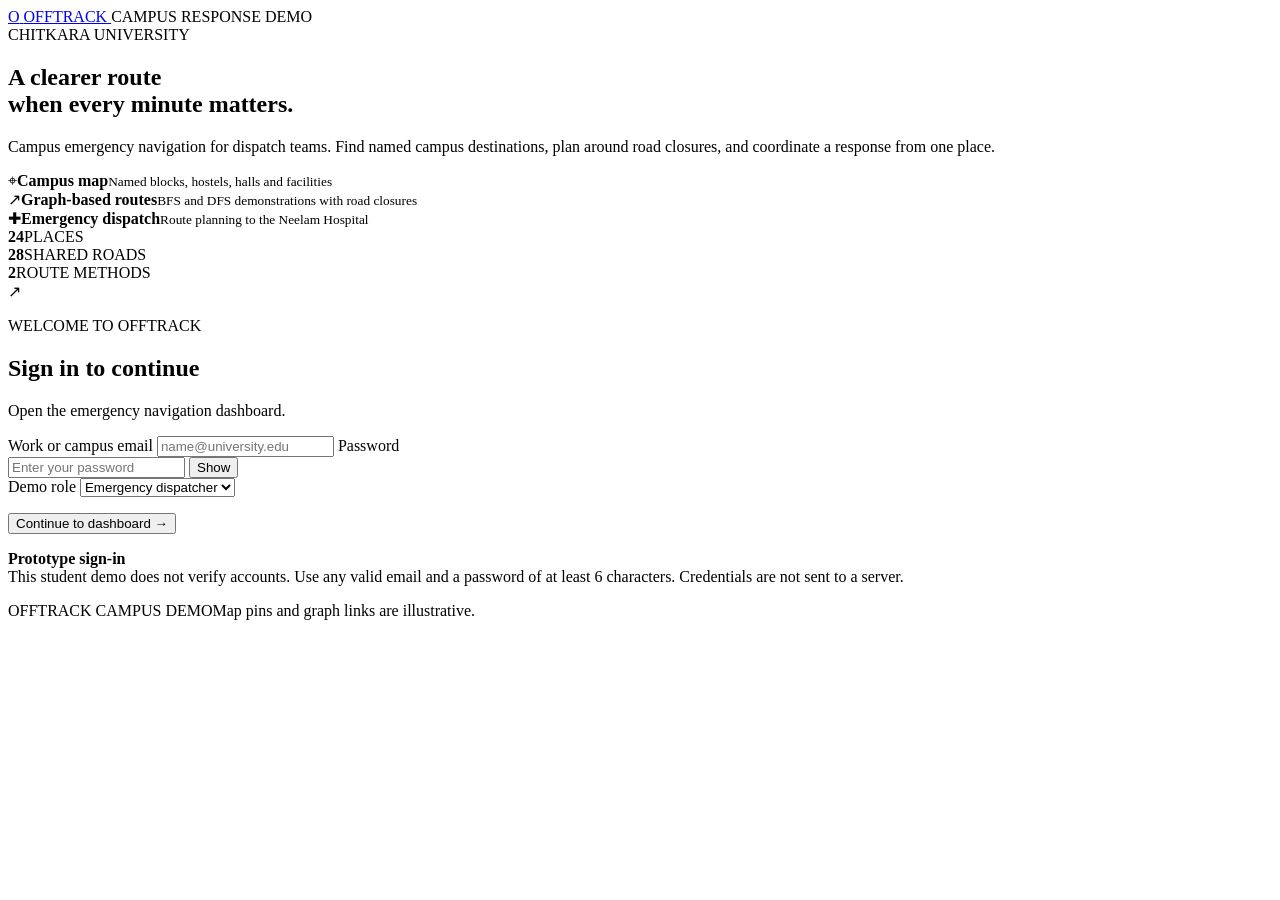
==== commit cdd50b40: "Add index.html and styles.css to web" ====
--- a/web/index.html
+++ b/web/index.html
@@ -2,604 +2,73 @@
 <html lang="en">
 <head>
   <meta charset="utf-8">
-  <meta name="viewport" content="width=device-width, initial-scale=1.0">
-  <title>OffTrack &bull; Campus Emergency Navigation & Dispatch</title>
+  <meta name="viewport" content="width=device-width, initial-scale=1">
+  <meta name="theme-color" content="#080d18">
+  <title>OffTrack | Sign in to Campus Response</title>
   <link rel="preconnect" href="https://fonts.googleapis.com">
   <link rel="preconnect" href="https://fonts.gstatic.com" crossorigin>
-  <link href="https://fonts.googleapis.com/css2?family=Plus+Jakarta+Sans:wght@400;500;600;700;800&family=JetBrains+Mono:wght@400;600;700&display=swap" rel="stylesheet">
-  <link rel="stylesheet" href="styles.css">
+  <link href="https://fonts.googleapis.com/css2?family=Plus+Jakarta+Sans:wght@400;500;600;700;800&display=swap" rel="stylesheet">
+  <link rel="stylesheet" href="login.css">
 </head>
-<body class="app-body">
-  <!-- Top Navigation Bar -->
-  <header class="top-nav">
-    <div class="nav-left">
-      <div class="brand-mark">
-        <svg viewBox="0 0 24 24" class="svg-icon-brand" fill="none" stroke="currentColor" stroke-width="2.2" stroke-linecap="round" stroke-linejoin="round" aria-hidden="true">
-          <circle cx="12" cy="12" r="10"></circle>
-          <polygon points="16.24 7.76 14.12 14.12 7.76 16.24 9.88 9.88 16.24 7.76"></polygon>
-        </svg>
-      </div>
-      <div class="brand-meta">
-        <div class="brand-title-wrap">
-          <h1 class="brand-title">OFFTRACK</h1>
-          <span class="system-tag">EMERGENCY DISPATCH</span>
-        </div>
-        <p class="brand-subtitle">Chitkara University &bull; Campus Route Intelligence</p>
-      </div>
-    </div>
-
-    <!-- Center Quick KPIs -->
-    <div class="nav-metrics">
-      <div class="metric-pill">
-        <span class="metric-dot dot-blue"></span>
-        <span class="metric-name">Locations:</span>
-        <strong id="top-stat-locations" class="metric-number">6</strong>
-      </div>
-      <div class="metric-pill">
-        <span class="metric-dot dot-green"></span>
-        <span class="metric-name">Roads Open:</span>
-        <strong id="top-stat-roads" class="metric-number">8/8</strong>
-      </div>
-      <div class="metric-pill" id="closure-stat-pill">
-        <span class="metric-dot dot-red"></span>
-        <span class="metric-name">Closures:</span>
-        <strong id="top-stat-closures" class="metric-number">0</strong>
-      </div>
-      <div class="metric-pill">
-        <span class="metric-dot dot-amber"></span>
-        <span class="metric-name">Dispatches:</span>
-        <strong id="top-stat-dispatches" class="metric-number">0</strong>
-      </div>
-    </div>
-
-    <!-- Right Connection & Controls -->
-    <div class="nav-right">
-      <div id="backend-status-badge" class="server-badge status-checking" role="status" aria-live="polite">
-        <span class="beacon-dot"></span>
-        <span id="backend-status-text">Connecting...</span>
-      </div>
-      <button type="button" id="refresh-data-btn" class="action-icon-btn" title="Sync with Java Server" aria-label="Sync with backend">
-        <svg viewBox="0 0 24 24" class="svg-icon" fill="none" stroke="currentColor" stroke-width="2" stroke-linecap="round" stroke-linejoin="round" aria-hidden="true">
-          <path d="M21.5 2v6h-6M21.34 15.57a10 10 0 1 1-.57-8.38l5.67-1.19"></path>
-        </svg>
-      </button>
-    </div>
+<body class="login-page">
+  <header class="login-header">
+    <a class="login-brand" href="index.html" aria-label="OffTrack sign in">
+      <span class="brand-mark" aria-hidden="true">O</span>
+      <span class="brand-name">OFFTRACK</span>
+    </a>
+    <span class="environment-badge"><span></span> CAMPUS RESPONSE DEMO</span>
   </header>
 
-  <!-- App Workspace (Cockpit Layout) -->
-  <main class="cockpit-workspace">
-    
-    <!-- LEFT: High-Definition Campus Map Viewport -->
-    <section class="map-viewport-container" aria-label="Interactive Campus Map">
-      
-      <!-- Floating Map Header HUD -->
-      <div class="map-hud-top">
-        <div class="hud-left">
-          <div class="hud-title-badge">
-            <svg viewBox="0 0 24 24" class="svg-icon-sm text-cyan" fill="none" stroke="currentColor" stroke-width="2" aria-hidden="true">
-              <polygon points="1 6 1 22 8 18 16 22 23 18 23 2 16 6 8 2 1 6"></polygon>
-              <line x1="8" y1="2" x2="8" y2="18"></line>
-              <line x1="16" y1="6" x2="16" y2="22"></line>
-            </svg>
-            <span>LIVE CAMPUS TOPOLOGY</span>
-          </div>
-          <span class="hud-hint">Click any node to navigate &bull; Click road badges (R1-R8) to close/reopen</span>
-        </div>
-
-        <div class="hud-right">
-          <div class="legend-row">
-            <span class="legend-item"><span class="legend-swatch swatch-road"></span> Road</span>
-            <span class="legend-item"><span class="legend-swatch swatch-blocked"></span> Closed (Obstacle)</span>
-            <span class="legend-item"><span class="legend-swatch swatch-active"></span> Active Route</span>
-            <span class="legend-item"><span class="legend-swatch swatch-hospital"></span> Medical Centre</span>
-          </div>
-          <button type="button" id="reset-route-btn" class="hud-btn" title="Reset active route">Clear Route</button>
-        </div>
+  <main class="login-layout">
+    <section class="welcome-panel" aria-labelledby="welcome-title">
+      <div class="eyebrow"><span class="pulse-dot"></span> CHITKARA UNIVERSITY</div>
+      <h1 id="welcome-title">A clearer route<br>when every minute matters.</h1>
+      <p class="welcome-copy">Campus emergency navigation for dispatch teams. Find named campus destinations, plan around road closures, and coordinate a response from one place.</p>
+      <div class="feature-list">
+        <div><span class="feature-icon">⌖</span><span><strong>Campus map</strong><small>Named blocks, hostels, halls and facilities</small></span></div>
+        <div><span class="feature-icon">↗</span><span><strong>Graph-based routes</strong><small>BFS and DFS demonstrations with road closures</small></span></div>
+        <div><span class="feature-icon">✚</span><span><strong>Emergency dispatch</strong><small>Route planning to the Neelam Hospital</small></span></div>
       </div>
-
-      <!-- Architectural SVG Map Canvas -->
-      <div class="canvas-wrapper" id="canvas-wrapper">
-        <svg id="campus-svg" viewBox="0 0 1000 600" preserveAspectRatio="xMidYMid meet" role="img" aria-label="Chitkara University Campus Graphical Network Map">
-          <defs>
-            <!-- High-glow filters -->
-            <filter id="route-glow" x="-20%" y="-20%" width="140%" height="140%">
-              <feGaussianBlur stdDeviation="6" result="blur" />
-              <feMerge>
-                <feMergeNode in="blur" />
-                <feMergeNode in="blur" />
-                <feMergeNode in="SourceGraphic" />
-              </feMerge>
-            </filter>
-
-            <filter id="hospital-glow" x="-30%" y="-30%" width="160%" height="160%">
-              <feGaussianBlur stdDeviation="10" result="blur" />
-              <feMerge>
-                <feMergeNode in="blur" />
-                <feMergeNode in="SourceGraphic" />
-              </feMerge>
-            </filter>
-
-            <!-- Gradients -->
-            <linearGradient id="routeGradient" x1="0%" y1="0%" x2="100%" y2="100%">
-              <stop offset="0%" stop-color="#00f0ff" />
-              <stop offset="50%" stop-color="#3b82f6" />
-              <stop offset="100%" stop-color="#6366f1" />
-            </linearGradient>
-
-            <linearGradient id="emergencyGradient" x1="0%" y1="0%" x2="100%" y2="100%">
-              <stop offset="0%" stop-color="#ef4444" />
-              <stop offset="100%" stop-color="#dc2626" />
-            </linearGradient>
-
-            <!-- Subtle Grid Pattern -->
-            <pattern id="campus-grid" width="40" height="40" patternUnits="userSpaceOnUse">
-              <path d="M 40 0 L 0 0 0 40" fill="none" stroke="rgba(255, 255, 255, 0.025)" stroke-width="1"/>
-            </pattern>
-          </defs>
-
-          <!-- 1. Background Grid & Terrain -->
-          <rect width="100%" height="100%" fill="#0a0f1d" />
-          <rect width="100%" height="100%" fill="url(#campus-grid)" />
-
-          <!-- 2. Campus Zones & Architectural Footprints -->
-          <g id="campus-zones-layer">
-            <!-- Academic Quad Lawn -->
-            <rect x="360" y="320" width="220" height="180" rx="20" fill="rgba(16, 185, 129, 0.03)" stroke="rgba(16, 185, 129, 0.1)" stroke-width="1.5" stroke-dasharray="4 4" />
-            <text x="470" y="380" fill="rgba(16, 185, 129, 0.25)" font-size="11" font-weight="700" letter-spacing="1.5" text-anchor="middle">ACADEMIC QUADRANGLE</text>
-
-            <!-- Sports Stadium Track Oval -->
-            <rect x="730" y="370" width="180" height="120" rx="60" fill="rgba(59, 130, 246, 0.03)" stroke="rgba(59, 130, 246, 0.12)" stroke-width="2" />
-            <rect x="750" y="390" width="140" height="80" rx="40" fill="rgba(16, 185, 129, 0.04)" stroke="rgba(59, 130, 246, 0.18)" stroke-width="1" />
-            <text x="820" y="435" fill="rgba(59, 130, 246, 0.3)" font-size="10" font-weight="700" letter-spacing="1" text-anchor="middle">ATHLETIC ARENA</text>
-
-            <!-- Medical Heli/Bay Zone -->
-            <circle cx="830" cy="180" r="60" fill="rgba(239, 68, 68, 0.04)" stroke="rgba(239, 68, 68, 0.15)" stroke-width="1.5" stroke-dasharray="6 4" />
-            <!-- Helipad H mark -->
-            <circle cx="830" cy="180" r="28" fill="none" stroke="rgba(239, 68, 68, 0.25)" stroke-width="2" />
-            <text x="830" y="187" fill="rgba(239, 68, 68, 0.35)" font-size="20" font-weight="900" text-anchor="middle">H</text>
-
-            <!-- Main Entrance Boulevard Garden -->
-            <path d="M 90 460 Q 140 400 150 350" fill="none" stroke="rgba(255, 255, 255, 0.04)" stroke-width="28" stroke-linecap="round" />
-            <text x="110" y="475" fill="rgba(255, 255, 255, 0.2)" font-size="9" font-weight="700" letter-spacing="1">SOUTH GATEWAY</text>
-          </g>
-
-          <!-- 3. Road Network Underlay & Pavements (Wide Roads) -->
-          <g id="roads-layer"></g>
-
-          <!-- 4. Active Highlighting Path -->
-          <g id="active-path-layer"></g>
-
-          <!-- 5. Road Badges / Shields (R1-R8) -->
-          <g id="road-tags-layer"></g>
-
-          <!-- 6. Campus Checkpoints / Nodes (A-F) -->
-          <g id="nodes-layer"></g>
-
-          <!-- 7. Emergency Ambulance Vehicle Layer -->
-          <g id="vehicle-layer" style="display: none;">
-            <circle id="vehicle-beacon" r="24" fill="rgba(239, 68, 68, 0.35)" />
-            <circle r="15" fill="#0f172a" stroke="#ef4444" stroke-width="2.5" />
-            <!-- Vector Ambulance Icon -->
-            <g transform="translate(-8, -8) scale(0.65)">
-              <rect x="2" y="5" width="16" height="12" rx="2" fill="#ef4444" />
-              <path d="M18 9h4l2 4v4h-6V9z" fill="#fca5a5" />
-              <!-- Red Cross on ambulance -->
-              <rect x="7.5" y="8" width="5" height="2" fill="#ffffff" />
-              <rect x="9" y="6.5" width="2" height="5" fill="#ffffff" />
-              <!-- Emergency light bar -->
-              <rect x="6" y="3" width="8" height="2" fill="#38bdf8" />
-              <circle cx="6" cy="18" r="2.5" fill="#ffffff" />
-              <circle cx="18" cy="18" r="2.5" fill="#ffffff" />
-            </g>
-          </g>
-        </svg>
-
-        <!-- Floating Active Route HUD Card (Over Map) -->
-        <div id="route-hud-banner" class="floating-route-card hidden" role="region" aria-live="polite">
-          <div class="route-hud-header">
-            <span class="hud-algo-pill" id="banner-algo-badge">BFS SHORTEST ROUTE</span>
-            <span class="hud-meta" id="banner-meta-text">3 Segments &bull; 6 min ETA</span>
-          </div>
-          <div class="hud-path-sequence" id="banner-path-text">Main Gate ➔ Hostel Road ➔ Library ➔ Medical Centre</div>
-          <div class="hud-actions">
-            <button type="button" id="animate-ambulance-btn" class="hud-action-btn">
-              <svg viewBox="0 0 24 24" class="svg-icon-sm" fill="none" stroke="currentColor" stroke-width="2" aria-hidden="true">
-                <polygon points="5 3 19 12 5 21 5 3"></polygon>
-              </svg>
-              <span>Simulate Ambulance</span>
-            </button>
-          </div>
-        </div>
-      </div>
-
-      <!-- Bottom Interactive Road Closures Strip -->
-      <div class="map-bottom-strip">
-        <span class="strip-label">ROAD STATUS:</span>
-        <div class="road-pills-row" id="quick-roads-strip">
-          <!-- Injected via JS (R1 - R8 pills) -->
-        </div>
+      <div class="network-preview" aria-label="Sample network contains 25 places and 28 shared road links">
+        <div><strong>24</strong><span>PLACES</span></div>
+        <i></i>
+        <div><strong>28</strong><span>SHARED ROADS</span></div>
+        <i></i>
+        <div><strong>2</strong><span>ROUTE METHODS</span></div>
       </div>
     </section>
 
-    <!-- RIGHT: Emergency Command Cockpit (Tabs & Forms) -->
-    <aside class="cockpit-sidebar" aria-label="Command Controls">
-      
-      <!-- Cockpit Segmented Control Bar -->
-      <nav class="cockpit-tabs" aria-label="Control Modes">
-        <button type="button" role="tab" aria-selected="true" aria-controls="panel-route" id="tab-route" class="cockpit-tab-btn active">
-          <svg viewBox="0 0 24 24" class="tab-svg" fill="none" stroke="currentColor" stroke-width="2" aria-hidden="true">
-            <polygon points="3 11 22 2 13 21 11 13 3 11"></polygon>
-          </svg>
-          <span>Route Finder</span>
-        </button>
-        <button type="button" role="tab" aria-selected="false" aria-controls="panel-dispatch" id="tab-dispatch" class="cockpit-tab-btn">
-          <svg viewBox="0 0 24 24" class="tab-svg" fill="none" stroke="currentColor" stroke-width="2" aria-hidden="true">
-            <path d="M19 14c1.66 0 3-1.34 3-3V7c0-1.66-1.34-3-3-3H5C3.34 4 2 5.34 2 7v4c0 1.66 1.34 3 3 3"></path>
-            <rect x="2" y="14" width="20" height="6" rx="2"></rect>
-            <circle cx="7" cy="17" r="1"></circle>
-            <circle cx="17" cy="17" r="1"></circle>
-          </svg>
-          <span>Dispatch 🚨</span>
-        </button>
-        <button type="button" role="tab" aria-selected="false" aria-controls="panel-roads" id="tab-roads" class="cockpit-tab-btn">
-          <svg viewBox="0 0 24 24" class="tab-svg" fill="none" stroke="currentColor" stroke-width="2" aria-hidden="true">
-            <rect x="3" y="11" width="18" height="11" rx="2" ry="2"></rect>
-            <path d="M7 11V7a5 5 0 0 1 10 0v4"></path>
-          </svg>
-          <span>Roads</span>
-        </button>
-        <button type="button" role="tab" aria-selected="false" aria-controls="panel-analytics" id="tab-analytics" class="cockpit-tab-btn">
-          <svg viewBox="0 0 24 24" class="tab-svg" fill="none" stroke="currentColor" stroke-width="2" aria-hidden="true">
-            <line x1="18" y1="20" x2="18" y2="10"></line>
-            <line x1="12" y1="20" x2="12" y2="4"></line>
-            <line x1="6" y1="20" x2="6" y2="14"></line>
-          </svg>
-          <span>Directory</span>
-        </button>
-      </nav>
+    <section class="login-card" aria-labelledby="login-title">
+      <div class="card-icon" aria-hidden="true">↗</div>
+      <p class="card-kicker">WELCOME TO OFFTRACK</p>
+      <h2 id="login-title">Sign in to continue</h2>
+      <p class="card-copy">Open the emergency navigation dashboard.</p>
 
-      <!-- Panel Scroll Container -->
-      <div class="cockpit-panel-body">
-        
-        <!-- PANEL 1: ROUTE FINDER -->
-        <article id="panel-route" class="mode-panel active" role="tabpanel" aria-labelledby="tab-route">
-          <div class="panel-section-header">
-            <div>
-              <h2 class="panel-heading">Campus Route Calculation</h2>
-              <p class="panel-subtext">Find shortest path with BFS or exploration path with DFS</p>
-            </div>
-          </div>
+      <form id="login-form" novalidate>
+        <label for="login-email">Work or campus email</label>
+        <input id="login-email" name="email" type="email" autocomplete="username" placeholder="name@university.edu" required>
 
-          <form id="route-form" class="cockpit-form">
-            <div class="form-field-card">
-              <label for="route-from" class="field-label">
-                <span class="label-badge origin-badge">A</span>
-                <span>ORIGIN LOCATION</span>
-              </label>
-              <select id="route-from" class="modern-select" required>
-                <option value="">Select origin point...</option>
-              </select>
-            </div>
+        <label for="login-password">Password</label>
+        <div class="password-wrap">
+          <input id="login-password" name="password" type="password" autocomplete="current-password" placeholder="Enter your password" minlength="6" required>
+          <button type="button" id="toggle-password" aria-label="Show password">Show</button>
+        </div>
 
-            <div class="swap-divider">
-              <button type="button" id="swap-locations-btn" class="swap-btn" title="Swap origin & destination" aria-label="Swap locations">
-                <svg viewBox="0 0 24 24" class="svg-icon-xs" fill="none" stroke="currentColor" stroke-width="2.5" aria-hidden="true">
-                  <path d="M7 16V4M7 4L3 8M7 4L11 8M17 8v12M17 20l4-4M17 20l-4-4"></path>
-                </svg>
-              </button>
-            </div>
+        <label for="login-role">Demo role</label>
+        <select id="login-role" name="role">
+          <option value="Dispatcher">Emergency dispatcher</option>
+          <option value="Campus Admin">Campus administrator</option>
+        </select>
 
-            <div class="form-field-card">
-              <label for="route-to" class="field-label">
-                <span class="label-badge dest-badge">B</span>
-                <span>DESTINATION</span>
-              </label>
-              <select id="route-to" class="modern-select" required>
-                <option value="">Select destination point...</option>
-              </select>
-            </div>
+        <p id="login-error" class="login-error" role="alert" aria-live="polite"></p>
+        <button class="sign-in-btn" type="submit">Continue to dashboard <span aria-hidden="true">→</span></button>
+      </form>
 
-            <!-- Algorithm Mode Selector -->
-            <div class="algo-selector-wrap">
-              <span class="field-label-sm">ROUTING ALGORITHM</span>
-              <div class="algo-toggle-group" role="radiogroup">
-                <label class="algo-toggle-option">
-                  <input type="radio" name="algorithm" value="bfs" checked>
-                  <div class="algo-toggle-card">
-                    <span class="algo-title">BFS (Breadth-First)</span>
-                    <span class="algo-sub">Shortest route (fewest segments)</span>
-                  </div>
-                </label>
-                <label class="algo-toggle-option">
-                  <input type="radio" name="algorithm" value="dfs">
-                  <div class="algo-toggle-card">
-                    <span class="algo-title">DFS (Depth-First)</span>
-                    <span class="algo-sub">Exploratory / Alternative path</span>
-                  </div>
-                </label>
-              </div>
-            </div>
-
-            <button type="submit" class="btn-primary-glow">
-              <svg viewBox="0 0 24 24" class="svg-icon-btn" fill="none" stroke="currentColor" stroke-width="2" aria-hidden="true">
-                <circle cx="11" cy="11" r="8"></circle>
-                <line x1="21" y1="21" x2="16.65" y2="16.65"></line>
-              </svg>
-              <span>Compute Optimal Route</span>
-            </button>
-          </form>
-
-          <!-- Computed Route Result Card -->
-          <div id="route-result-box" class="route-result-card hidden">
-            <div class="result-card-header">
-              <div class="res-badge-wrap">
-                <span class="status-indicator-tag success-tag">OPTIMAL ROUTE FOUND</span>
-                <span id="res-algo-pill" class="status-indicator-tag info-tag">BFS</span>
-              </div>
-            </div>
-
-            <div class="result-card-body">
-              <div class="path-chips-container" id="res-path-chips">
-                <!-- Injected via JS -->
-              </div>
-
-              <div class="route-stats-grid">
-                <div class="stat-box">
-                  <span class="stat-label">ROAD HOPS</span>
-                  <strong class="stat-value" id="res-segments">3</strong>
-                </div>
-                <div class="stat-box">
-                  <span class="stat-label">TRAVEL TIME</span>
-                  <strong class="stat-value text-cyan" id="res-eta">6 min</strong>
-                </div>
-                <div class="stat-box">
-                  <span class="stat-label">OBSTACLES</span>
-                  <strong class="stat-value text-green">Bypassed</strong>
-                </div>
-              </div>
-            </div>
-          </div>
-        </article>
-
-        <!-- PANEL 2: EMERGENCY AMBULANCE DISPATCH -->
-        <article id="panel-dispatch" class="mode-panel" role="tabpanel" aria-labelledby="tab-dispatch">
-          <div class="panel-section-header">
-            <div>
-              <div class="emergency-headline-wrap">
-                <span class="urgent-pulse-badge">CODE RED</span>
-                <h2 class="panel-heading">Emergency Dispatch Center</h2>
-              </div>
-              <p class="panel-subtext">Route medical units to Campus Medical Centre (Facility F)</p>
-            </div>
-          </div>
-
-          <form id="dispatch-form" class="cockpit-form">
-            <div class="form-field-card border-emergency">
-              <label for="dispatch-location" class="field-label">
-                <svg viewBox="0 0 24 24" class="svg-icon-xs text-red" fill="none" stroke="currentColor" stroke-width="2" aria-hidden="true">
-                  <path d="M12 2C8.13 2 5 5.13 5 9c0 5.25 7 13 7 13s7-7.75 7-13c0-3.87-3.13-7-7-7z"></path>
-                  <circle cx="12" cy="9" r="2.5"></circle>
-                </svg>
-                <span>INCIDENT PICKUP LOCATION</span>
-              </label>
-              <select id="dispatch-location" class="modern-select" required>
-                <option value="">Select pickup point...</option>
-              </select>
-            </div>
-
-            <div class="form-field-card">
-              <label for="dispatch-desc" class="field-label">
-                <svg viewBox="0 0 24 24" class="svg-icon-xs text-muted" fill="none" stroke="currentColor" stroke-width="2" aria-hidden="true">
-                  <path d="M14 2H6a2 2 0 0 0-2 2v16a2 2 0 0 0 2 2h12a2 2 0 0 0 2-2V8z"></path>
-                  <polyline points="14 2 14 8 20 8"></polyline>
-                </svg>
-                <span>INCIDENT REPORT &amp; TRIAGE DETAILS</span>
-              </label>
-              <input type="text" id="dispatch-desc" class="modern-input" placeholder="e.g. Student injured in sports complex, leg sprain" required>
-            </div>
-
-            <!-- Priority Selector -->
-            <div class="priority-block">
-              <span class="field-label-sm">TRIAGE PRIORITY LEVEL</span>
-              <div class="priority-tri-group">
-                <label class="priority-chip prio-crit">
-                  <input type="radio" name="priority" value="CRITICAL" checked>
-                  <div class="prio-box">
-                    <span class="prio-title">CRITICAL</span>
-                    <span class="prio-sub">Immediate siren dispatch</span>
-                  </div>
-                </label>
-                <label class="priority-chip prio-hi">
-                  <input type="radio" name="priority" value="HIGH">
-                  <div class="prio-box">
-                    <span class="prio-title">HIGH</span>
-                    <span class="prio-sub">Urgent response</span>
-                  </div>
-                </label>
-                <label class="priority-chip prio-norm">
-                  <input type="radio" name="priority" value="NORMAL">
-                  <div class="prio-box">
-                    <span class="prio-title">NORMAL</span>
-                    <span class="prio-sub">Standard transport</span>
-                  </div>
-                </label>
-              </div>
-            </div>
-
-            <button type="submit" class="btn-emergency-glow">
-              <svg viewBox="0 0 24 24" class="svg-icon-btn" fill="none" stroke="currentColor" stroke-width="2" aria-hidden="true">
-                <polygon points="13 2 3 14 12 14 11 22 21 10 12 10 13 2"></polygon>
-              </svg>
-              <span>DISPATCH EMERGENCY AMBULANCE</span>
-            </button>
-          </form>
-
-          <!-- Active Dispatch Receipt Card -->
-          <div id="dispatch-receipt-box" class="receipt-card-modern hidden">
-            <div class="receipt-top-row">
-              <div class="receipt-tag-group">
-                <span class="dispatch-badge-id" id="receipt-id">DSP-001</span>
-                <span class="status-live-pill">UNIT EN ROUTE</span>
-              </div>
-              <span class="vehicle-assigned-tag" id="receipt-vehicle">Ambulance AMB-01</span>
-            </div>
-
-            <div class="receipt-body-rows">
-              <div class="receipt-row">
-                <span class="r-label">Incident:</span>
-                <span class="r-value" id="receipt-incident">Student Injury at Hostel Road</span>
-              </div>
-              <div class="receipt-row">
-                <span class="r-label">Target Facility:</span>
-                <span class="r-value text-red">Campus Medical Centre (Facility F)</span>
-              </div>
-              <div class="receipt-row">
-                <span class="r-label">Emergency Route:</span>
-                <span class="r-value font-mono text-cyan" id="receipt-route">B ➔ D ➔ F</span>
-              </div>
-              <div class="receipt-row">
-                <span class="r-label">Arrival Estimate:</span>
-                <span class="r-value font-bold text-green" id="receipt-eta">4 minutes</span>
-              </div>
-            </div>
-          </div>
-        </article>
-
-        <!-- PANEL 3: ROAD INFRASTRUCTURE & CLOSURES -->
-        <article id="panel-roads" class="mode-panel" role="tabpanel" aria-labelledby="tab-roads">
-          <div class="panel-section-header">
-            <div>
-              <h2 class="panel-heading">Road Network Management</h2>
-              <p class="panel-subtext">Toggle road blockages; pathfinder automatically re-routes</p>
-            </div>
-          </div>
-
-          <div class="table-container" tabindex="0" role="region" aria-label="Road Infrastructure Table">
-            <table class="cockpit-table" id="roads-table">
-              <caption class="sr-only">Road segments with operational states</caption>
-              <thead>
-                <tr>
-                  <th scope="col">ROAD</th>
-                  <th scope="col">CONNECTION</th>
-                  <th scope="col">STATUS</th>
-                  <th scope="col">CONTROL</th>
-                </tr>
-              </thead>
-              <tbody id="roads-tbody">
-                <!-- Dynamically populated -->
-              </tbody>
-            </table>
-          </div>
-
-          <!-- Active Closures List -->
-          <div class="active-closures-block">
-            <h3 class="section-subheading">ACTIVE CLOSURES REGISTRY</h3>
-            <ul class="closures-feed" id="closure-list">
-              <li class="feed-empty">No active road closures. All 8 routes operational.</li>
-            </ul>
-          </div>
-        </article>
-
-        <!-- PANEL 4: CAMPUS DIRECTORY & DISPATCH AUDIT -->
-        <article id="panel-analytics" class="mode-panel" role="tabpanel" aria-labelledby="tab-analytics">
-          <div class="panel-section-header">
-            <div>
-              <h2 class="panel-heading">Campus Facility Directory</h2>
-              <p class="panel-subtext">Explore nodes and inspect emergency dispatch logs</p>
-            </div>
-          </div>
-
-          <!-- Search Field -->
-          <div class="search-input-wrap">
-            <svg viewBox="0 0 24 24" class="svg-icon-search" fill="none" stroke="currentColor" stroke-width="2" aria-hidden="true">
-              <circle cx="11" cy="11" r="8"></circle>
-              <line x1="21" y1="21" x2="16.65" y2="16.65"></line>
-            </svg>
-            <input type="search" id="loc-search" class="modern-search-input" placeholder="Filter facilities by name or ID (e.g. Library)...">
-          </div>
-
-          <div class="table-container" tabindex="0" role="region" aria-label="Campus Facilities Table">
-            <table class="cockpit-table" id="locations-table">
-              <caption class="sr-only">Campus location index</caption>
-              <thead>
-                <tr>
-                  <th scope="col">NODE</th>
-                  <th scope="col">FACILITY NAME</th>
-                  <th scope="col">ZONE TYPE</th>
-                  <th scope="col">EDGES</th>
-                </tr>
-              </thead>
-              <tbody id="locations-tbody">
-                <!-- Dynamically populated -->
-              </tbody>
-            </table>
-          </div>
-
-          <!-- Dispatch Log -->
-          <div class="history-log-block">
-            <h3 class="section-subheading">DISPATCH HISTORY LOG</h3>
-            <div class="table-container" tabindex="0" role="region" aria-label="Dispatch History Table">
-              <table class="cockpit-table" id="history-table">
-                <caption class="sr-only">Emergency dispatch log table</caption>
-                <thead>
-                  <tr>
-                    <th scope="col">ID</th>
-                    <th scope="col">PRIORITY</th>
-                    <th scope="col">ORIGIN</th>
-                    <th scope="col">INCIDENT</th>
-                    <th scope="col">ETA</th>
-                  </tr>
-                </thead>
-                <tbody id="history-tbody">
-                  <tr class="empty-row"><td colspan="5">No dispatches logged in this session.</td></tr>
-                </tbody>
-              </table>
-            </div>
-          </div>
-        </article>
-
-      </div>
-    </aside>
+      <p class="prototype-note"><strong>Prototype sign-in</strong><br>This student demo does not verify accounts. Use any valid email and a password of at least 6 characters. Credentials are not sent to a server.</p>
+    </section>
   </main>
 
-  <!-- Modal Dialog for Reporting Road Closure -->
-  <dialog id="road-modal" class="modern-dialog" aria-labelledby="dialog-title">
-    <div class="dialog-box">
-      <div class="dialog-top">
-        <div class="dialog-title-group">
-          <svg viewBox="0 0 24 24" class="svg-icon text-amber" fill="none" stroke="currentColor" stroke-width="2" aria-hidden="true">
-            <path d="M10.29 3.86L1.82 18a2 2 0 0 0 1.71 3h16.94a2 2 0 0 0 1.71-3L13.71 3.86a2 2 0 0 0-3.42 0z"></path>
-            <line x1="12" y1="9" x2="12" y2="13"></line>
-            <line x1="12" y1="17" x2="12.01" y2="17"></line>
-          </svg>
-          <h3 id="dialog-title" class="dialog-h">Block Road Segment</h3>
-        </div>
-        <button type="button" class="btn-close-modal" id="dialog-close-btn" aria-label="Close dialog">&times;</button>
-      </div>
-
-      <form id="road-close-form" method="dialog" class="dialog-form">
-        <div class="dialog-road-info">
-          <span>Target Road:</span>
-          <strong id="modal-road-id" class="text-amber">R1</strong>
-          <span class="text-dim">(<span id="modal-road-endpoints">A &harr; B</span>)</span>
-        </div>
-
-        <div class="dialog-field">
-          <label for="modal-road-reason">Reason for Obstruction</label>
-          <input type="text" id="modal-road-reason" class="modern-input" placeholder="e.g. Water pipe maintenance, construction, hazard" required>
-        </div>
-
-        <div class="dialog-actions-row">
-          <button type="button" class="btn-secondary" id="modal-cancel-btn">Cancel</button>
-          <button type="submit" class="btn-danger">Confirm Closure</button>
-        </div>
-      </form>
-    </div>
-  </dialog>
-
-  <!-- Toast Notification System -->
-  <div id="toast-container" class="toast-hub" aria-live="polite"></div>
-
-  <script src="app.js"></script>
+  <footer class="login-footer"><span>OFFTRACK CAMPUS DEMO</span><span>Map pins and graph links are illustrative.</span></footer>
+  <script src="login.js"></script>
 </body>
 </html>
